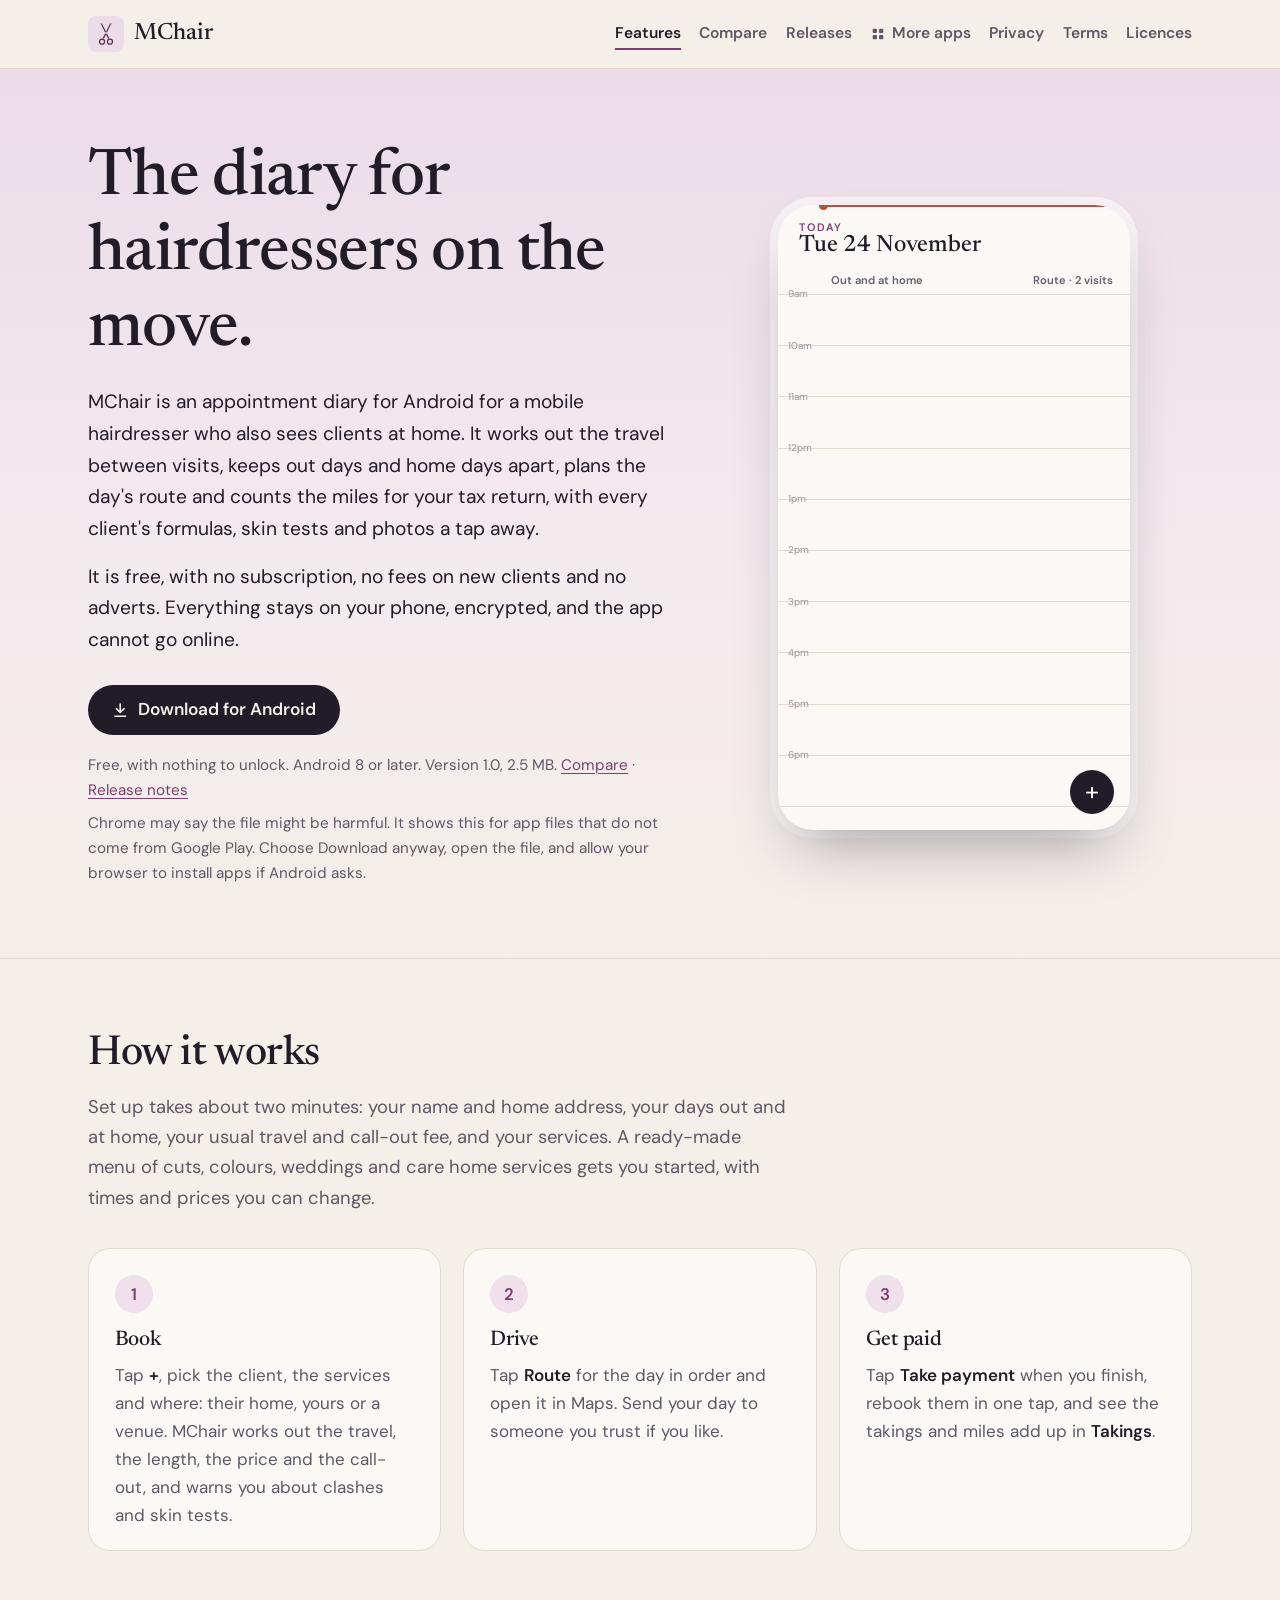
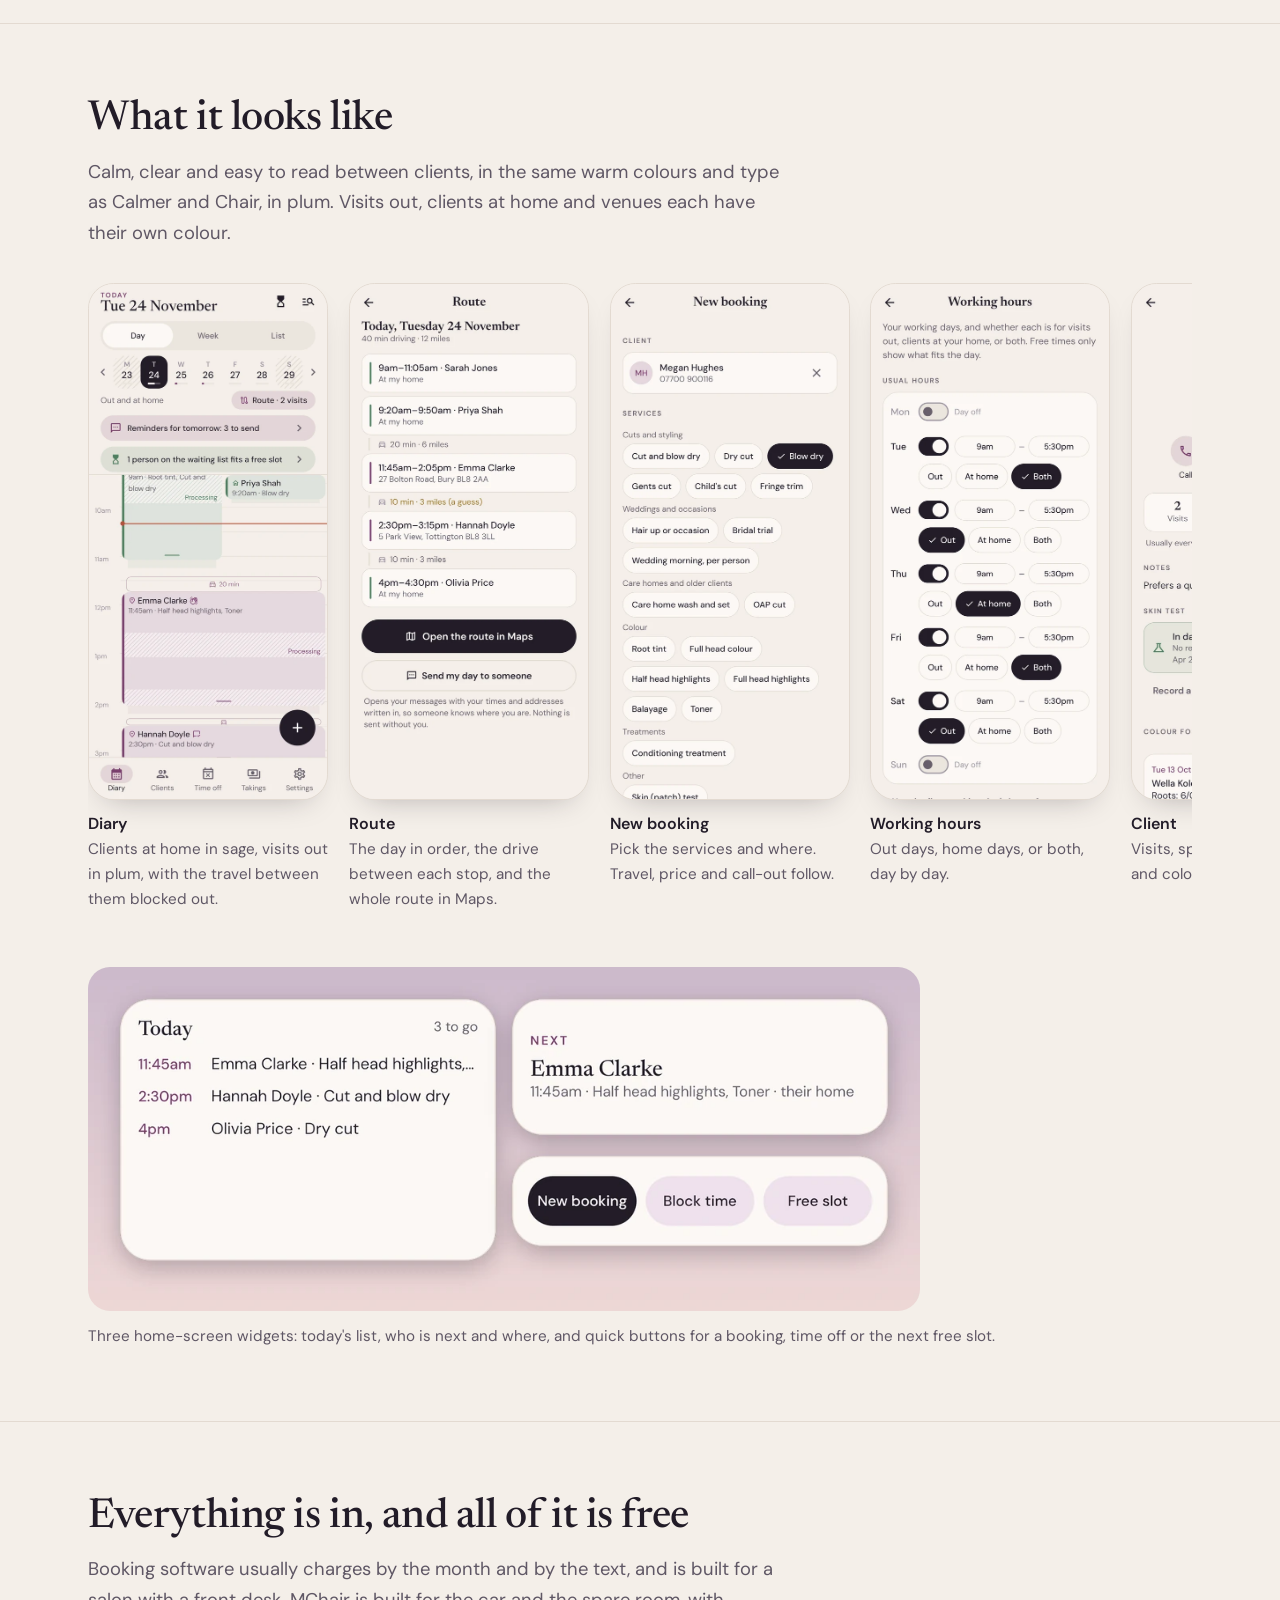
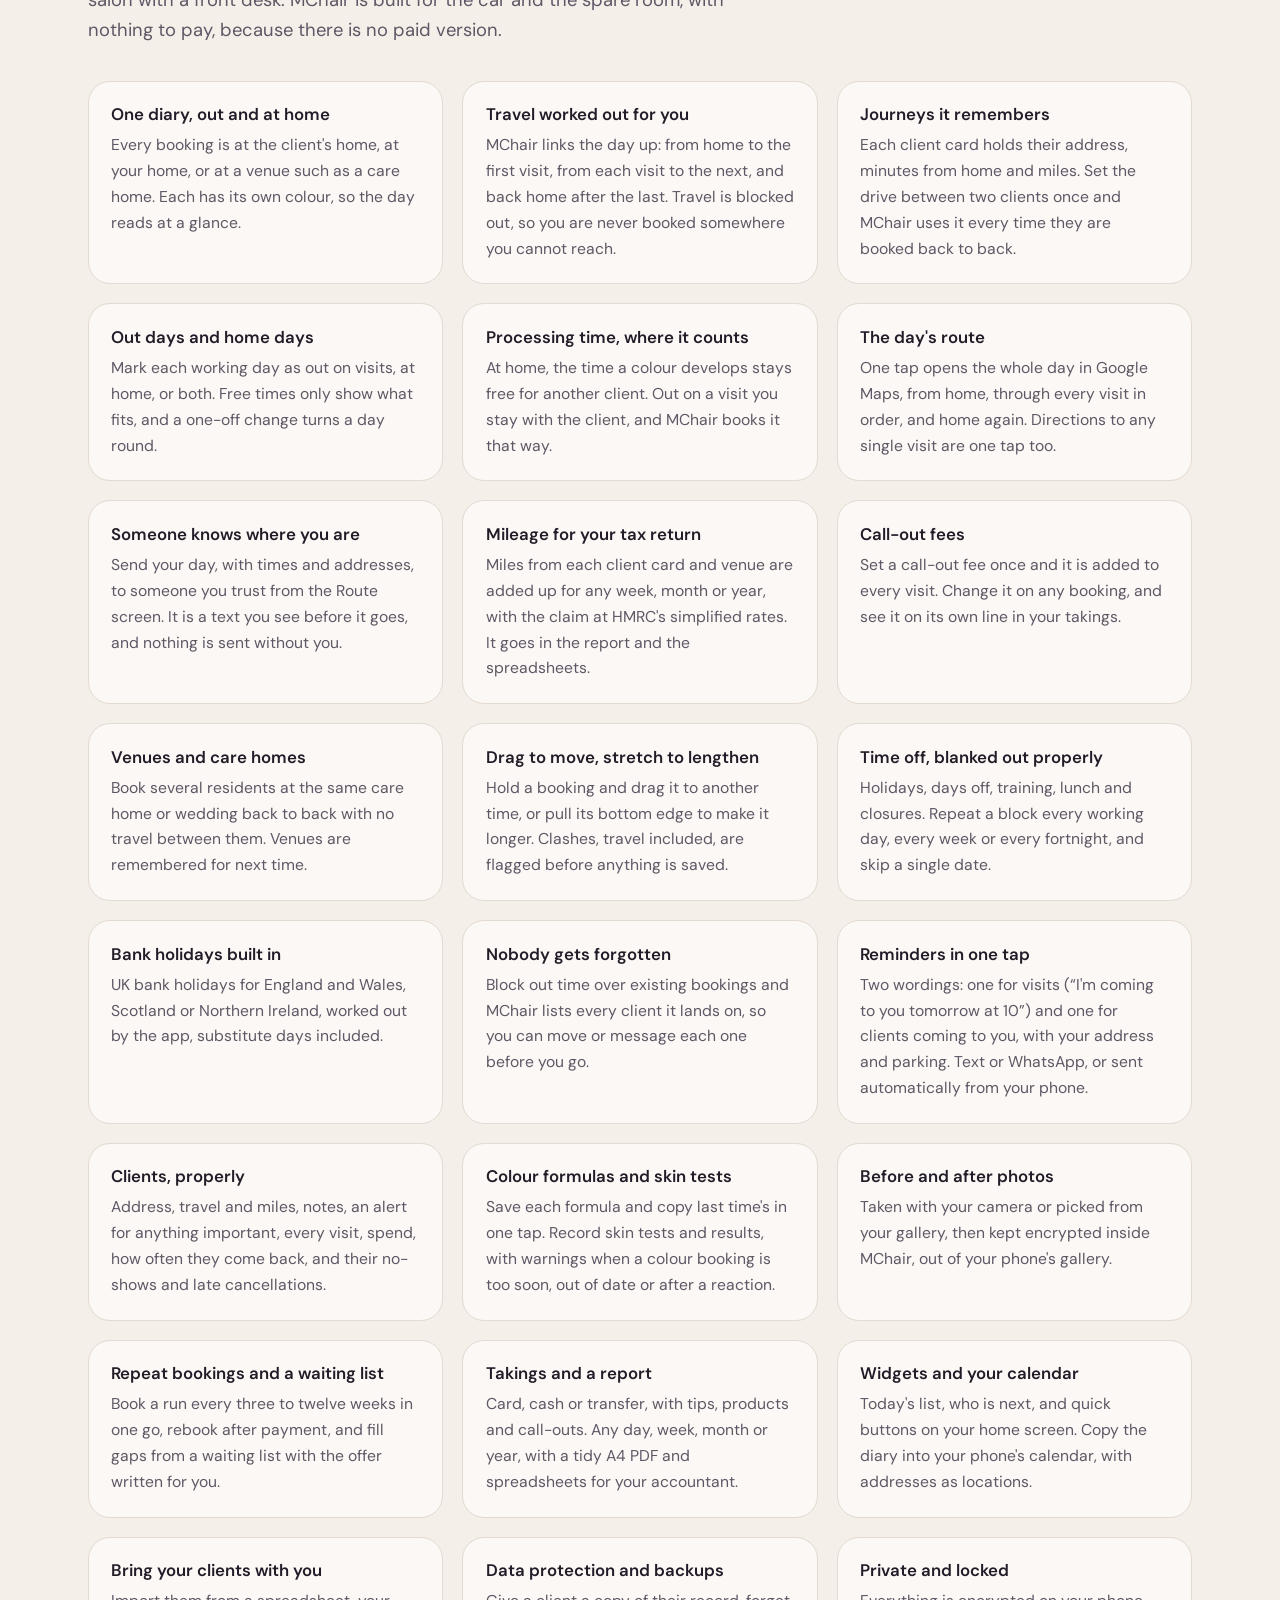
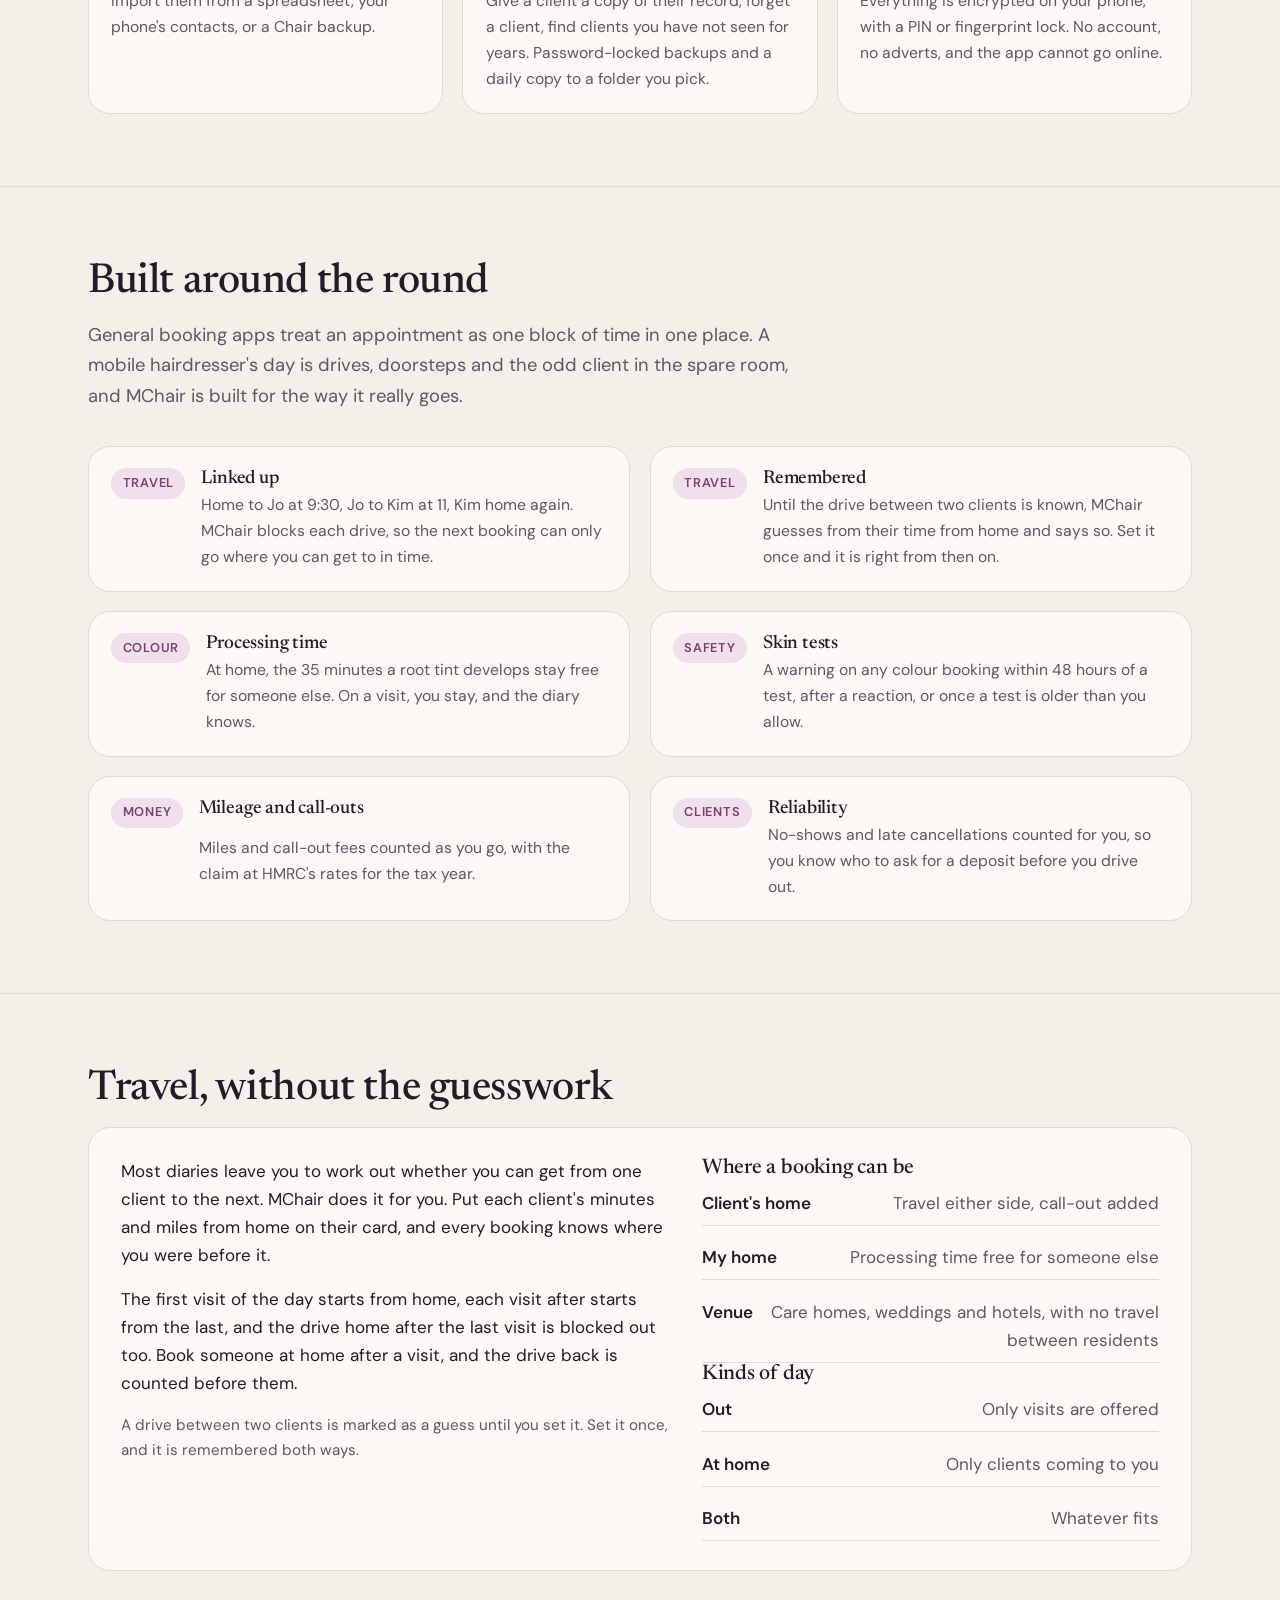
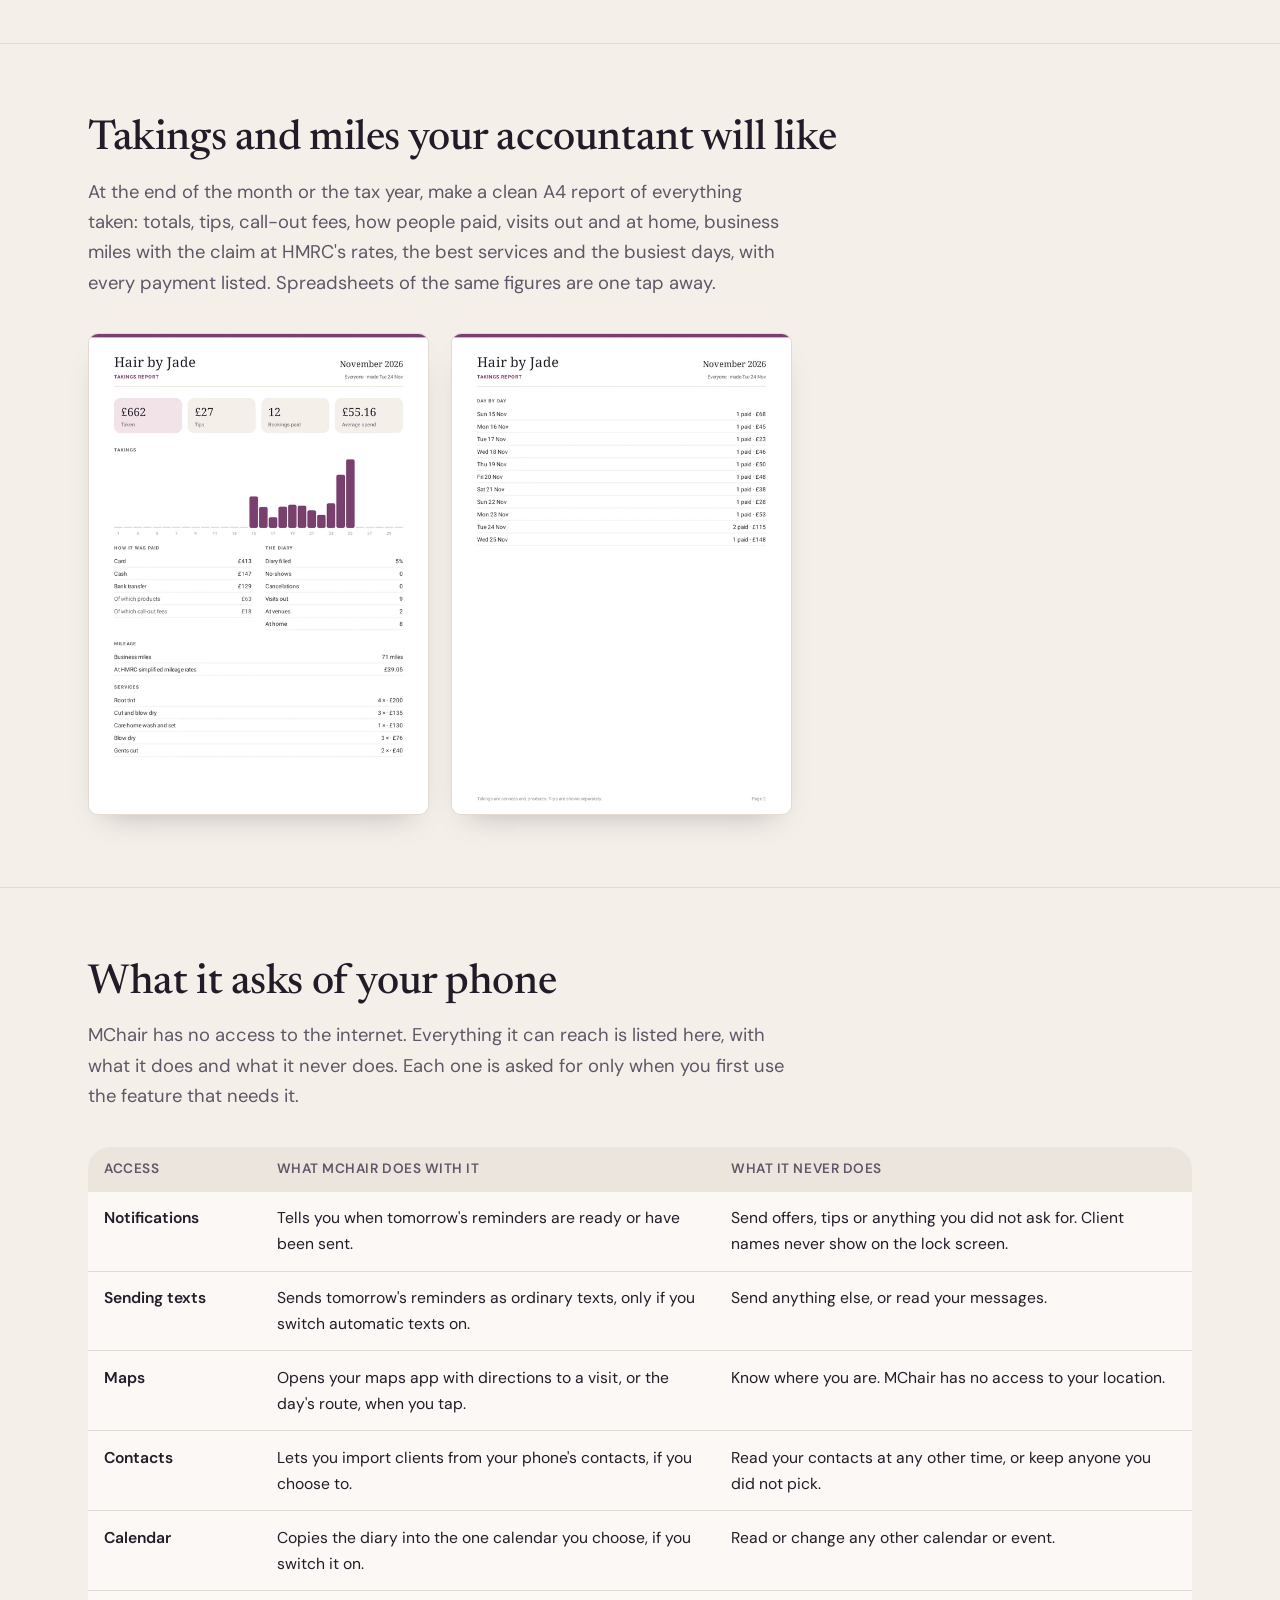
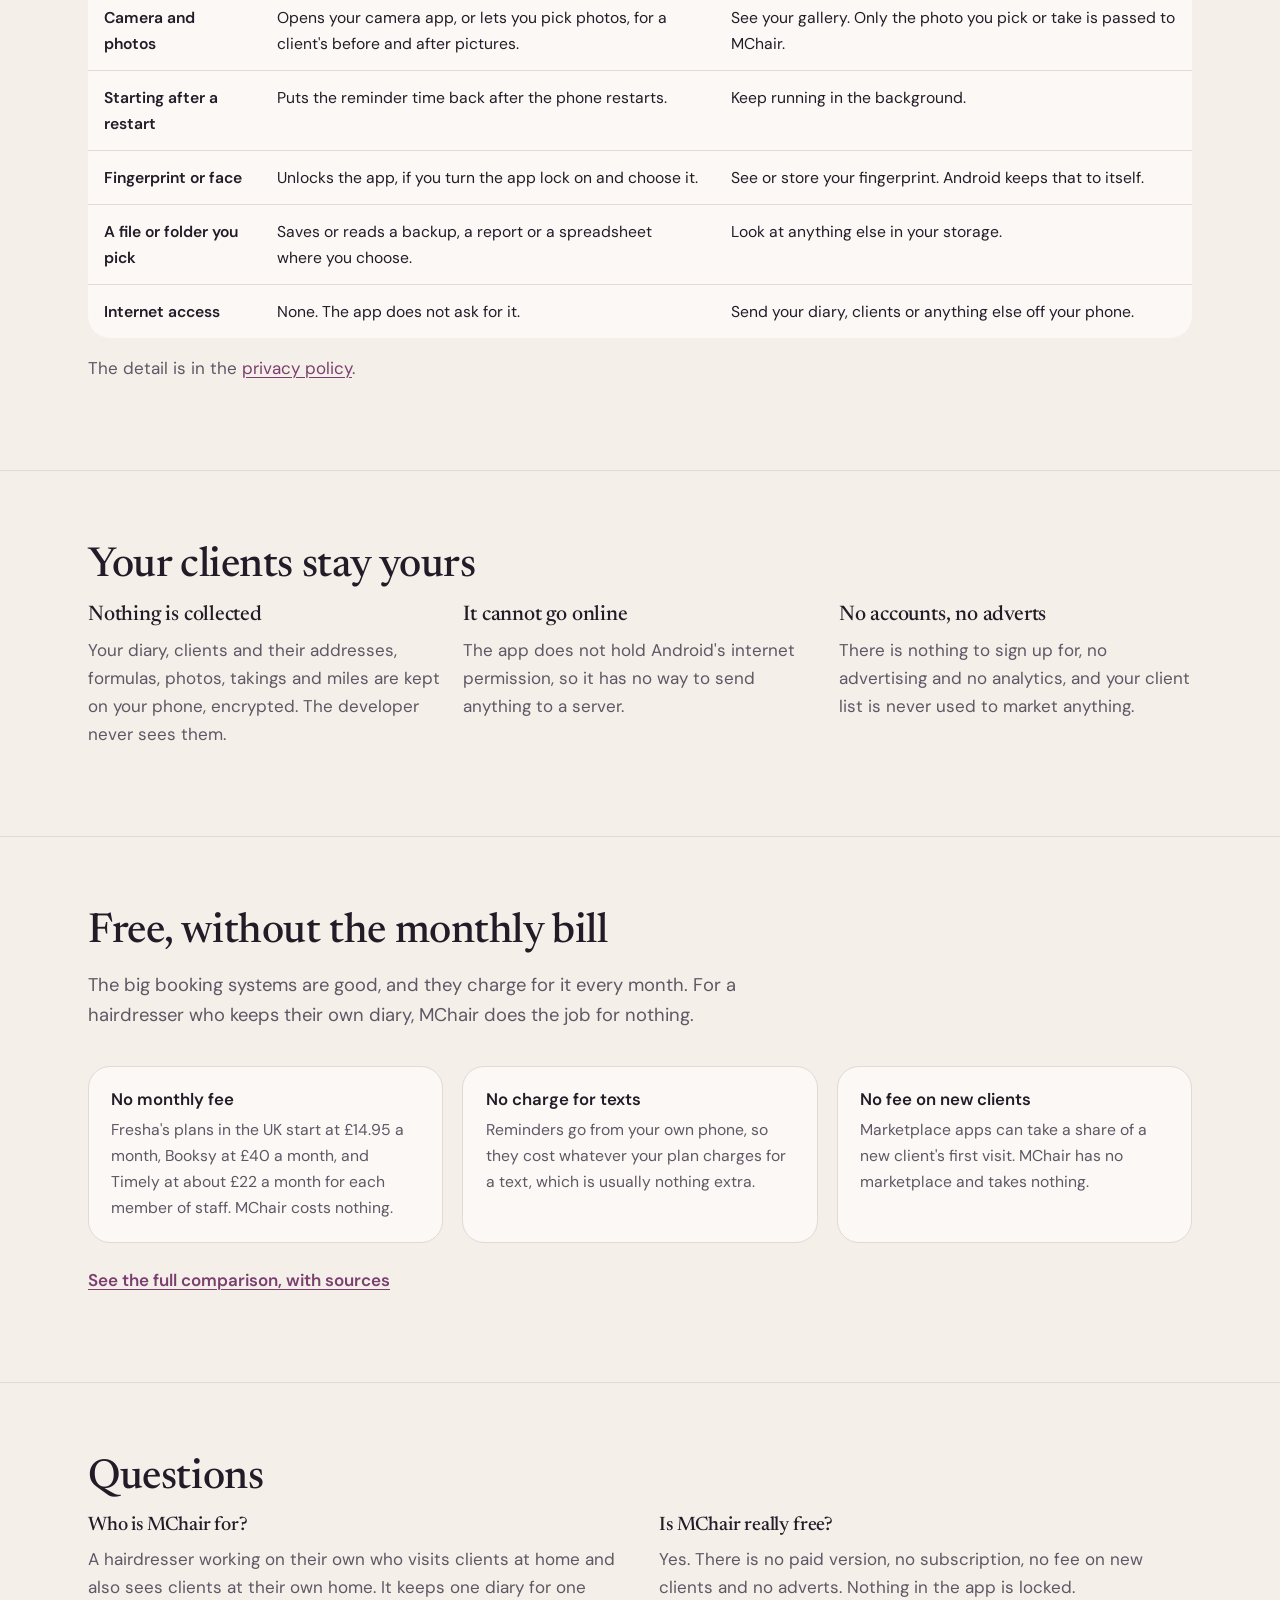
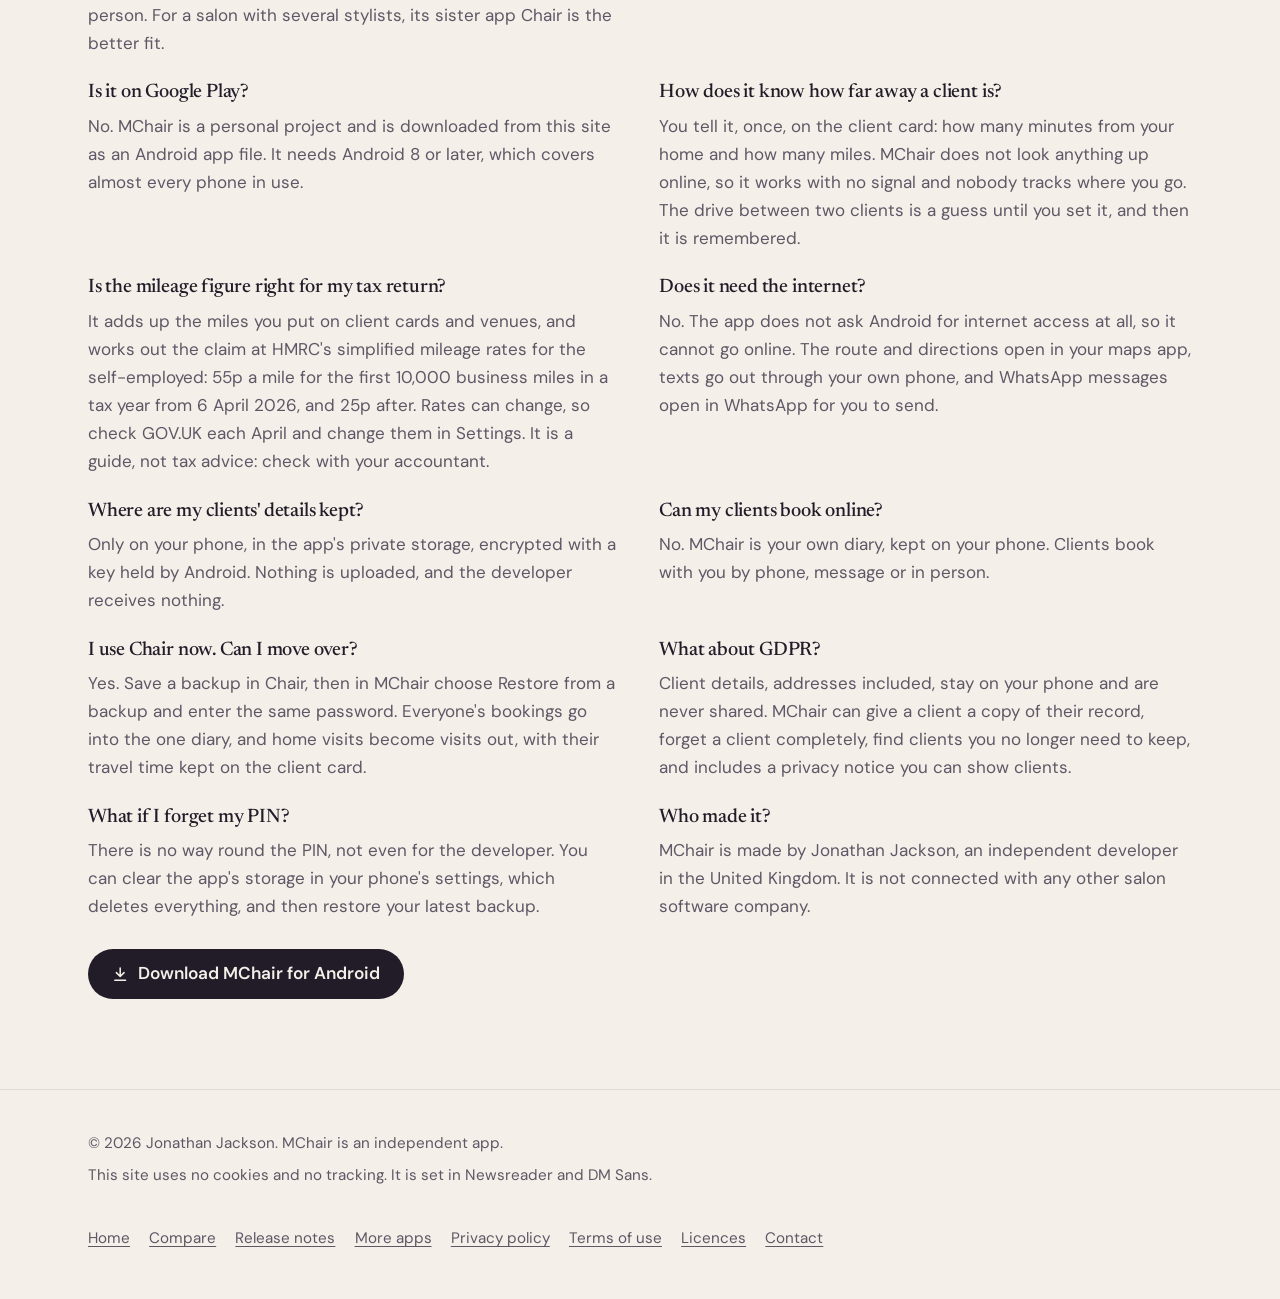
==== index.html @ 7e438244 "MChair website" ====
<!DOCTYPE html>
<html lang="en-GB">
<head>
<meta charset="utf-8">
<meta name="viewport" content="width=device-width, initial-scale=1">
<title>MChair: the free appointment diary for mobile hairdressers, for Android</title>
<meta name="description" content="MChair is a free appointment diary for mobile hairdressers on Android. Travel between visits, out and home days, the day&#x27;s route, mileage at HMRC rates, call-out fees, formulas and skin tests, takings and reports. No subscription, no adverts, no account.">
<meta name="author" content="Jonathan Jackson">
<link rel="canonical" href="https://customgpter.github.io/mchair/">
<meta name="theme-color" content="#f4efe9" media="(prefers-color-scheme: light)">
<meta name="theme-color" content="#17141b" media="(prefers-color-scheme: dark)">
<meta property="og:type" content="website">
<meta property="og:site_name" content="MChair">
<meta property="og:title" content="MChair: the free appointment diary for mobile hairdressers, for Android">
<meta property="og:description" content="MChair is a free appointment diary for mobile hairdressers on Android. Travel between visits, out and home days, the day&#x27;s route, mileage at HMRC rates, call-out fees, formulas and skin tests, takings and reports. No subscription, no adverts, no account.">
<meta property="og:url" content="https://customgpter.github.io/mchair/">
<meta property="og:image" content="https://customgpter.github.io/mchair/assets/og.png">
<meta property="og:image:width" content="1200">
<meta property="og:image:height" content="630">
<meta property="og:image:alt" content="The MChair icon and name beside its diary and client screens">
<meta property="og:locale" content="en_GB">
<meta name="twitter:card" content="summary_large_image">
<link rel="icon" href="assets/favicon.svg" type="image/svg+xml">
<link rel="apple-touch-icon" href="assets/apple-touch-icon.png">
<link rel="preload" href="assets/fonts/newsreader-500.woff2" as="font" type="font/woff2" crossorigin>
<link rel="preload" href="assets/fonts/dmsans-400.woff2" as="font" type="font/woff2" crossorigin>
<link rel="stylesheet" href="assets/site.css?v=1">
<script type="application/ld+json">{"@context":"https://schema.org","@type":"SoftwareApplication","name":"MChair","url":"https://customgpter.github.io/mchair/","description":"MChair is a free appointment diary for mobile hairdressers on Android: visits out, clients at home and venues in one diary, travel between visits worked out, out days and home days, the day's route in Maps, mileage at HMRC rates, call-out fees, colour formulas, skin tests, photos, takings with a PDF report, widgets and password-locked backups. It cannot go online.","applicationCategory":"BusinessApplication","applicationSubCategory":"Mobile hairdresser appointment diary","operatingSystem":"Android 8.0 or later","softwareVersion":"1.0","downloadUrl":"https://github.com/CustomGPTer/mchair/releases/latest/download/MChair.apk","releaseNotes":"https://customgpter.github.io/mchair/releases.html","offers":{"@type":"Offer","price":"0","priceCurrency":"GBP"},"inLanguage":"en-GB","image":"https://customgpter.github.io/mchair/assets/og.png","screenshot":["https://customgpter.github.io/mchair/assets/shots/diary.webp","https://customgpter.github.io/mchair/assets/shots/route.webp","https://customgpter.github.io/mchair/assets/shots/booking.webp","https://customgpter.github.io/mchair/assets/shots/hours.webp"],"featureList":["One diary, out and at home","Travel worked out for you","Journeys it remembers","Out days and home days","Processing time, where it counts","The day's route","Someone knows where you are","Mileage for your tax return","Call-out fees","Venues and care homes","Drag to move, stretch to lengthen","Time off, blanked out properly","Bank holidays built in","Nobody gets forgotten","Reminders in one tap","Clients, properly","Colour formulas and skin tests","Before and after photos","Repeat bookings and a waiting list","Takings and a report","Widgets and your calendar","Bring your clients with you","Data protection and backups","Private and locked","No adverts, no account, no internet access"],"author":{"@type":"Person","name":"Jonathan Jackson"}}</script>
<script type="application/ld+json">{"@context":"https://schema.org","@type":"WebSite","name":"MChair","url":"https://customgpter.github.io/mchair/","inLanguage":"en-GB"}</script>
<script type="application/ld+json">{"@context":"https://schema.org","@type":"FAQPage","mainEntity":[{"@type":"Question","name":"Who is MChair for?","acceptedAnswer":{"@type":"Answer","text":"A hairdresser working on their own who visits clients at home and also sees clients at their own home. It keeps one diary for one person. For a salon with several stylists, its sister app Chair is the better fit."}},{"@type":"Question","name":"Is MChair really free?","acceptedAnswer":{"@type":"Answer","text":"Yes. There is no paid version, no subscription, no fee on new clients and no adverts. Nothing in the app is locked."}},{"@type":"Question","name":"Is it on Google Play?","acceptedAnswer":{"@type":"Answer","text":"No. MChair is a personal project and is downloaded from this site as an Android app file. It needs Android 8 or later, which covers almost every phone in use."}},{"@type":"Question","name":"How does it know how far away a client is?","acceptedAnswer":{"@type":"Answer","text":"You tell it, once, on the client card: how many minutes from your home and how many miles. MChair does not look anything up online, so it works with no signal and nobody tracks where you go. The drive between two clients is a guess until you set it, and then it is remembered."}},{"@type":"Question","name":"Is the mileage figure right for my tax return?","acceptedAnswer":{"@type":"Answer","text":"It adds up the miles you put on client cards and venues, and works out the claim at HMRC's simplified mileage rates for the self-employed: 55p a mile for the first 10,000 business miles in a tax year from 6 April 2026, and 25p after. Rates can change, so check GOV.UK each April and change them in Settings. It is a guide, not tax advice: check with your accountant."}},{"@type":"Question","name":"Does it need the internet?","acceptedAnswer":{"@type":"Answer","text":"No. The app does not ask Android for internet access at all, so it cannot go online. The route and directions open in your maps app, texts go out through your own phone, and WhatsApp messages open in WhatsApp for you to send."}},{"@type":"Question","name":"Where are my clients' details kept?","acceptedAnswer":{"@type":"Answer","text":"Only on your phone, in the app's private storage, encrypted with a key held by Android. Nothing is uploaded, and the developer receives nothing."}},{"@type":"Question","name":"Can my clients book online?","acceptedAnswer":{"@type":"Answer","text":"No. MChair is your own diary, kept on your phone. Clients book with you by phone, message or in person."}},{"@type":"Question","name":"I use Chair now. Can I move over?","acceptedAnswer":{"@type":"Answer","text":"Yes. Save a backup in Chair, then in MChair choose Restore from a backup and enter the same password. Everyone's bookings go into the one diary, and home visits become visits out, with their travel time kept on the client card."}},{"@type":"Question","name":"What about GDPR?","acceptedAnswer":{"@type":"Answer","text":"Client details, addresses included, stay on your phone and are never shared. MChair can give a client a copy of their record, forget a client completely, find clients you no longer need to keep, and includes a privacy notice you can show clients."}},{"@type":"Question","name":"What if I forget my PIN?","acceptedAnswer":{"@type":"Answer","text":"There is no way round the PIN, not even for the developer. You can clear the app's storage in your phone's settings, which deletes everything, and then restore your latest backup."}},{"@type":"Question","name":"Who made it?","acceptedAnswer":{"@type":"Answer","text":"MChair is made by Jonathan Jackson, an independent developer in the United Kingdom. It is not connected with any other salon software company."}}]}</script>
</head>
<body>
<a class="skip" href="#main">Skip to content</a>
<header class="masthead">
<div class="wrap">
<a class="brand" href="./" aria-label="MChair home"><svg viewBox="0 0 108 108" aria-hidden="true"><rect width="108" height="108" rx="24" fill="#EBDCE8"/><g transform="translate(54 54) scale(1.25) translate(-54 -52)"><path fill="#5E2F55" fill-rule="evenodd" d="M37 70.5a7.5 7.5 0 1 0 15 0a7.5 7.5 0 1 0-15 0zM40 70.5a4.5 4.5 0 1 0 9 0a4.5 4.5 0 1 0-9 0zM56 70.5a7.5 7.5 0 1 0 15 0a7.5 7.5 0 1 0-15 0zM59 70.5a4.5 4.5 0 1 0 9 0a4.5 4.5 0 1 0-9 0z"/><path fill="#5E2F55" d="M45.2 63.6 49.6 62.2 67.4 25.6 63.6 27.2zM62.8 63.6 58.4 62.2 40.6 25.6 44.4 27.2z"/><circle cx="54" cy="49.8" r="1.8" fill="#EBDCE8"/></g></svg><span>MChair</span></a>
<nav aria-label="Main"><ul><li><a href="./#features" aria-current="page">Features</a></li><li><a href="compare.html">Compare</a></li><li><a href="releases.html">Releases</a></li><li><a class="more-apps" href="more-apps.html"><svg viewBox="0 0 24 24" aria-hidden="true"><rect x="4" y="4" width="6.5" height="6.5" rx="1.6"/><rect x="13.5" y="4" width="6.5" height="6.5" rx="1.6"/><rect x="4" y="13.5" width="6.5" height="6.5" rx="1.6"/><rect x="13.5" y="13.5" width="6.5" height="6.5" rx="1.6"/></svg>More apps</a></li><li><a href="privacy.html">Privacy</a></li><li><a href="terms.html">Terms</a></li><li><a href="licences.html">Licences</a></li></ul></nav>
</div>
</header>
<main id="main">
<div class="hero">
<div class="wrap hero-grid">
<div class="hero-copy">
<h1>The diary for hairdressers on the move.</h1>
<p class="lede">MChair is an appointment diary for Android for a mobile hairdresser who also sees clients at home. It works out the travel between visits, keeps out days and home days apart, plans the day's route and counts the miles for your tax return, with every client's formulas, skin tests and photos a tap away.</p>
<p class="lede">It is free, with no subscription, no fees on new clients and no adverts. Everything stays on your phone, encrypted, and the app cannot go online.</p>
<p class="get"><a class="button" href="https://github.com/CustomGPTer/mchair/releases/latest/download/MChair.apk"><svg viewBox="0 0 24 24" aria-hidden="true" fill="none" stroke="currentColor" stroke-width="2" stroke-linecap="round" stroke-linejoin="round"><path d="M12 4v11M7 10l5 5 5-5M5 20h14"/></svg>Download for Android</a></p>
<p class="facts">Free, with nothing to unlock. Android 8 or later. Version 1.0, 2.5 MB. <a href="compare.html">Compare</a> &middot; <a href="releases.html">Release notes</a></p>
<p class="facts">Chrome may say the file might be harmful. It shows this for app files that do not come from Google Play. Choose Download anyway, open the file, and allow your browser to install apps if Android asks.</p>
</div>
<div class="demo" role="img" aria-label="MChair's diary for one day. Bookings appear one by one: a root tint at home with its processing time, a 20 minute drive, highlights at a client's house, a 10 minute drive to the next client, a cut and blow dry, the drive home, and a dry cut at home. A red line shows the time now.">
<div class="top">TODAY</div>
<div class="date">Tue 24 November</div>
<div class="cols"><span>Out and at home</span><span style="text-align:right;padding-right:.4rem">Route · 2 visits</span></div>
<div class="grid"></div><i class="hr" style="top:5.30rem">9am</i><i class="hr" style="top:8.50rem">10am</i><i class="hr" style="top:11.70rem">11am</i><i class="hr" style="top:14.90rem">12pm</i><i class="hr" style="top:18.10rem">1pm</i><i class="hr" style="top:21.30rem">2pm</i><i class="hr" style="top:24.50rem">3pm</i><i class="hr" style="top:27.70rem">4pm</i><i class="hr" style="top:30.90rem">5pm</i><i class="hr" style="top:34.10rem">6pm</i><div class="bk sage" style="left:14%;right:3%;top:5.60rem;height:5.40rem;animation-delay:0s"><i class="proc" style="position:absolute;left:0;right:0;top:19%;bottom:47%"></i><span style="position:relative">Sarah Jones<small>Root tint · at home</small></span></div><div class="trav" style="left:18%;right:7%;top:12.26rem;height:0.89rem;animation-delay:0.3s">20 min</div><div class="bk rose" style="left:14%;right:3%;top:13.34rem;height:6.20rem;animation-delay:0.4s"><i class="proc" style="position:absolute;left:0;right:0;top:42%;bottom:34%"></i><span style="position:relative">Emma Clarke<small>Highlights · Bolton Road</small></span></div><div class="trav" style="left:18%;right:7%;top:20.00rem;height:0.34rem;animation-delay:0.7s">10 min</div><div class="bk rose" style="left:14%;right:3%;top:20.54rem;height:2.46rem;animation-delay:0.8s"><span style="position:relative">Hannah Doyle<small>Cut and blow dry · Park View</small></span></div><div class="trav" style="left:18%;right:7%;top:23.46rem;height:0.34rem;animation-delay:1.1s">10 min home</div><div class="bk sage" style="left:14%;right:3%;top:26.40rem;height:2.20rem;animation-delay:1.2s"><span style="position:relative">Olivia Price<small>Dry cut · at home</small></span></div>
<div class="now"></div>
<div class="fab" aria-hidden="true">+</div>
</div>
</div>
</div>

<section id="how" aria-labelledby="how-h">
<div class="wrap">
<h2 id="how-h">How it works</h2>
<p class="intro">Set up takes about two minutes: your name and home address, your days out and at home, your usual travel and call-out fee, and your services. A ready-made menu of cuts, colours, weddings and care home services gets you started, with times and prices you can change.</p>
<ol class="steps">
<li><h3>Book</h3><p>Tap <span class="path">+</span>, pick the client, the services and where: their home, yours or a venue. MChair works out the travel, the length, the price and the call-out, and warns you about clashes and skin tests.</p></li>
<li><h3>Drive</h3><p>Tap <span class="path">Route</span> for the day in order and open it in Maps. Send your day to someone you trust if you like.</p></li>
<li><h3>Get paid</h3><p>Tap <span class="path">Take payment</span> when you finish, rebook them in one tap, and see the takings and miles add up in <span class="path">Takings</span>.</p></li>
</ol>
</div>
</section>

<section id="screens" aria-labelledby="screens-h">
<div class="wrap">
<h2 id="screens-h">What it looks like</h2>
<p class="intro">Calm, clear and easy to read between clients, in the same warm colours and type as Calmer and Chair, in plum. Visits out, clients at home and venues each have their own colour.</p>
<ul class="shots"><li><figure><img src="assets/shots/diary.webp" width="540" height="1170" alt="Diary: Clients at home in sage, visits out in plum, with the travel between them blocked out."><figcaption><strong>Diary</strong>Clients at home in sage, visits out in plum, with the travel between them blocked out.</figcaption></figure></li><li><figure><img src="assets/shots/route.webp" width="540" height="1170" alt="Route: The day in order, the drive between each stop, and the whole route in Maps."><figcaption><strong>Route</strong>The day in order, the drive between each stop, and the whole route in Maps.</figcaption></figure></li><li><figure><img src="assets/shots/booking.webp" width="540" height="1170" alt="New booking: Pick the services and where. Travel, price and call-out follow."><figcaption><strong>New booking</strong>Pick the services and where. Travel, price and call-out follow.</figcaption></figure></li><li><figure><img src="assets/shots/hours.webp" width="540" height="1170" alt="Working hours: Out days, home days, or both, day by day." loading="lazy"><figcaption><strong>Working hours</strong>Out days, home days, or both, day by day.</figcaption></figure></li><li><figure><img src="assets/shots/client.webp" width="540" height="1170" alt="Client: Visits, spend, notes, skin tests and colour formulas in one place." loading="lazy"><figcaption><strong>Client</strong>Visits, spend, notes, skin tests and colour formulas in one place.</figcaption></figure></li><li><figure><img src="assets/shots/venue.webp" width="540" height="1170" alt="Venues: Care homes and weddings, remembered for next time." loading="lazy"><figcaption><strong>Venues</strong>Care homes and weddings, remembered for next time.</figcaption></figure></li><li><figure><img src="assets/shots/takings.webp" width="540" height="1170" alt="Takings: Takings, call-outs, visits out and at home, and the miles." loading="lazy"><figcaption><strong>Takings</strong>Takings, call-outs, visits out and at home, and the miles.</figcaption></figure></li><li><figure><img src="assets/shots/week.webp" width="540" height="1170" alt="Week: The whole week at a glance, time off and bank holidays shaded." loading="lazy"><figcaption><strong>Week</strong>The whole week at a glance, time off and bank holidays shaded.</figcaption></figure></li><li><figure><img src="assets/shots/dark.webp" width="540" height="1170" alt="Dark theme: The same diary in a softer, darker look for late finishes." loading="lazy"><figcaption><strong>Dark theme</strong>The same diary in a softer, darker look for late finishes.</figcaption></figure></li></ul>
<figure class="wide-shot"><img src="assets/shots/widgets.webp" width="1040" height="430" alt="MChair's widgets on a home screen: today's list of appointments, the next client and where, and buttons for New booking, Block time and Free slot" loading="lazy"><figcaption>Three home-screen widgets: today's list, who is next and where, and quick buttons for a booking, time off or the next free slot.</figcaption></figure>
</div>
</section>

<section id="features" aria-labelledby="features-h">
<div class="wrap">
<h2 id="features-h">Everything is in, and all of it is free</h2>
<p class="intro">Booking software usually charges by the month and by the text, and is built for a salon with a front desk. MChair is built for the car and the spare room, with nothing to pay, because there is no paid version.</p>
<dl class="features"><div><dt>One diary, out and at home</dt><dd>Every booking is at the client&#x27;s home, at your home, or at a venue such as a care home. Each has its own colour, so the day reads at a glance.</dd></div><div><dt>Travel worked out for you</dt><dd>MChair links the day up: from home to the first visit, from each visit to the next, and back home after the last. Travel is blocked out, so you are never booked somewhere you cannot reach.</dd></div><div><dt>Journeys it remembers</dt><dd>Each client card holds their address, minutes from home and miles. Set the drive between two clients once and MChair uses it every time they are booked back to back.</dd></div><div><dt>Out days and home days</dt><dd>Mark each working day as out on visits, at home, or both. Free times only show what fits, and a one-off change turns a day round.</dd></div><div><dt>Processing time, where it counts</dt><dd>At home, the time a colour develops stays free for another client. Out on a visit you stay with the client, and MChair books it that way.</dd></div><div><dt>The day&#x27;s route</dt><dd>One tap opens the whole day in Google Maps, from home, through every visit in order, and home again. Directions to any single visit are one tap too.</dd></div><div><dt>Someone knows where you are</dt><dd>Send your day, with times and addresses, to someone you trust from the Route screen. It is a text you see before it goes, and nothing is sent without you.</dd></div><div><dt>Mileage for your tax return</dt><dd>Miles from each client card and venue are added up for any week, month or year, with the claim at HMRC&#x27;s simplified rates. It goes in the report and the spreadsheets.</dd></div><div><dt>Call-out fees</dt><dd>Set a call-out fee once and it is added to every visit. Change it on any booking, and see it on its own line in your takings.</dd></div><div><dt>Venues and care homes</dt><dd>Book several residents at the same care home or wedding back to back with no travel between them. Venues are remembered for next time.</dd></div><div><dt>Drag to move, stretch to lengthen</dt><dd>Hold a booking and drag it to another time, or pull its bottom edge to make it longer. Clashes, travel included, are flagged before anything is saved.</dd></div><div><dt>Time off, blanked out properly</dt><dd>Holidays, days off, training, lunch and closures. Repeat a block every working day, every week or every fortnight, and skip a single date.</dd></div><div><dt>Bank holidays built in</dt><dd>UK bank holidays for England and Wales, Scotland or Northern Ireland, worked out by the app, substitute days included.</dd></div><div><dt>Nobody gets forgotten</dt><dd>Block out time over existing bookings and MChair lists every client it lands on, so you can move or message each one before you go.</dd></div><div><dt>Reminders in one tap</dt><dd>Two wordings: one for visits (“I&#x27;m coming to you tomorrow at 10”) and one for clients coming to you, with your address and parking. Text or WhatsApp, or sent automatically from your phone.</dd></div><div><dt>Clients, properly</dt><dd>Address, travel and miles, notes, an alert for anything important, every visit, spend, how often they come back, and their no-shows and late cancellations.</dd></div><div><dt>Colour formulas and skin tests</dt><dd>Save each formula and copy last time&#x27;s in one tap. Record skin tests and results, with warnings when a colour booking is too soon, out of date or after a reaction.</dd></div><div><dt>Before and after photos</dt><dd>Taken with your camera or picked from your gallery, then kept encrypted inside MChair, out of your phone&#x27;s gallery.</dd></div><div><dt>Repeat bookings and a waiting list</dt><dd>Book a run every three to twelve weeks in one go, rebook after payment, and fill gaps from a waiting list with the offer written for you.</dd></div><div><dt>Takings and a report</dt><dd>Card, cash or transfer, with tips, products and call-outs. Any day, week, month or year, with a tidy A4 PDF and spreadsheets for your accountant.</dd></div><div><dt>Widgets and your calendar</dt><dd>Today&#x27;s list, who is next, and quick buttons on your home screen. Copy the diary into your phone&#x27;s calendar, with addresses as locations.</dd></div><div><dt>Bring your clients with you</dt><dd>Import them from a spreadsheet, your phone&#x27;s contacts, or a Chair backup.</dd></div><div><dt>Data protection and backups</dt><dd>Give a client a copy of their record, forget a client, find clients you have not seen for years. Password-locked backups and a daily copy to a folder you pick.</dd></div><div><dt>Private and locked</dt><dd>Everything is encrypted on your phone, with a PIN or fingerprint lock. No account, no adverts, and the app cannot go online.</dd></div></dl>
</div>
</section>

<section id="methods" aria-labelledby="methods-h">
<div class="wrap">
<h2 id="methods-h">Built around the round</h2>
<p class="intro">General booking apps treat an appointment as one block of time in one place. A mobile hairdresser's day is drives, doorsteps and the odd client in the spare room, and MChair is built for the way it really goes.</p>
<ul class="methods"><li><span class="tag">Travel</span><h3>Linked up</h3><p>Home to Jo at 9:30, Jo to Kim at 11, Kim home again. MChair blocks each drive, so the next booking can only go where you can get to in time.</p></li><li><span class="tag">Travel</span><h3>Remembered</h3><p>Until the drive between two clients is known, MChair guesses from their time from home and says so. Set it once and it is right from then on.</p></li><li><span class="tag">Colour</span><h3>Processing time</h3><p>At home, the 35 minutes a root tint develops stay free for someone else. On a visit, you stay, and the diary knows.</p></li><li><span class="tag">Safety</span><h3>Skin tests</h3><p>A warning on any colour booking within 48 hours of a test, after a reaction, or once a test is older than you allow.</p></li><li><span class="tag">Money</span><h3>Mileage and call-outs</h3><p>Miles and call-out fees counted as you go, with the claim at HMRC&#x27;s rates for the tax year.</p></li><li><span class="tag">Clients</span><h3>Reliability</h3><p>No-shows and late cancellations counted for you, so you know who to ask for a deposit before you drive out.</p></li></ul>
</div>
</section>

<section id="care" aria-labelledby="care-h">
<div class="wrap">
<h2 id="care-h">Travel, without the guesswork</h2>
<div class="care">
<div>
<p>Most diaries leave you to work out whether you can get from one client to the next. MChair does it for you. Put each client's minutes and miles from home on their card, and every booking knows where you were before it.</p>
<p>The first visit of the day starts from home, each visit after starts from the last, and the drive home after the last visit is blocked out too. Book someone at home after a visit, and the drive back is counted before them.</p>
<p class="note">A drive between two clients is marked as a guess until you set it. Set it once, and it is remembered both ways.</p>
</div>
<div>
<h3>Where a booking can be</h3>
<ul class="lines">
<li><b>Client's home</b><span>Travel either side, call-out added</span></li>
<li><b>My home</b><span>Processing time free for someone else</span></li>
<li><b>Venue</b><span>Care homes, weddings and hotels, with no travel between residents</span></li>
</ul>
<h3>Kinds of day</h3>
<ul class="lines">
<li><b>Out</b><span>Only visits are offered</span></li>
<li><b>At home</b><span>Only clients coming to you</span></li>
<li><b>Both</b><span>Whatever fits</span></li>
</ul>
</div>
</div>
</div>
</section>

<section id="report" aria-labelledby="report-h">
<div class="wrap">
<h2 id="report-h">Takings and miles your accountant will like</h2>
<p class="intro">At the end of the month or the tax year, make a clean A4 report of everything taken: totals, tips, call-out fees, how people paid, visits out and at home, business miles with the claim at HMRC's rates, the best services and the busiest days, with every payment listed. Spreadsheets of the same figures are one tap away.</p>
<div class="report"><img src="assets/shots/report-p1.webp" width="595" height="842" alt="The first page of an MChair takings report: totals, tips, payment methods, a chart by day, visits and mileage" loading="lazy"><img src="assets/shots/report-p2.webp" width="595" height="842" alt="The second page of an MChair takings report: a list of every payment in the month" loading="lazy"></div>
</div>
</section>

<section id="permissions" aria-labelledby="permissions-h">
<div class="wrap">
<h2 id="permissions-h">What it asks of your phone</h2>
<p class="intro">MChair has no access to the internet. Everything it can reach is listed here, with what it does and what it never does. Each one is asked for only when you first use the feature that needs it.</p>
<div class="scroll">
<table>
<thead><tr><th scope="col">Access</th><th scope="col">What MChair does with it</th><th scope="col">What it never does</th></tr></thead>
<tbody>
<tr><th scope="row">Notifications</th><td>Tells you when tomorrow's reminders are ready or have been sent.</td><td>Send offers, tips or anything you did not ask for. Client names never show on the lock screen.</td></tr>
<tr><th scope="row">Sending texts</th><td>Sends tomorrow's reminders as ordinary texts, only if you switch automatic texts on.</td><td>Send anything else, or read your messages.</td></tr>
<tr><th scope="row">Maps</th><td>Opens your maps app with directions to a visit, or the day's route, when you tap.</td><td>Know where you are. MChair has no access to your location.</td></tr>
<tr><th scope="row">Contacts</th><td>Lets you import clients from your phone's contacts, if you choose to.</td><td>Read your contacts at any other time, or keep anyone you did not pick.</td></tr>
<tr><th scope="row">Calendar</th><td>Copies the diary into the one calendar you choose, if you switch it on.</td><td>Read or change any other calendar or event.</td></tr>
<tr><th scope="row">Camera and photos</th><td>Opens your camera app, or lets you pick photos, for a client's before and after pictures.</td><td>See your gallery. Only the photo you pick or take is passed to MChair.</td></tr>
<tr><th scope="row">Starting after a restart</th><td>Puts the reminder time back after the phone restarts.</td><td>Keep running in the background.</td></tr>
<tr><th scope="row">Fingerprint or face</th><td>Unlocks the app, if you turn the app lock on and choose it.</td><td>See or store your fingerprint. Android keeps that to itself.</td></tr>
<tr><th scope="row">A file or folder you pick</th><td>Saves or reads a backup, a report or a spreadsheet where you choose.</td><td>Look at anything else in your storage.</td></tr>
<tr><th scope="row">Internet access</th><td>None. The app does not ask for it.</td><td>Send your diary, clients or anything else off your phone.</td></tr>
</tbody>
</table>
</div>
<p class="after-table">The detail is in the <a href="privacy.html">privacy policy</a>.</p>
</div>
</section>

<section id="privacy" aria-labelledby="privacy-h">
<div class="wrap">
<h2 id="privacy-h">Your clients stay yours</h2>
<ul class="plain">
<li><h3>Nothing is collected</h3><p>Your diary, clients and their addresses, formulas, photos, takings and miles are kept on your phone, encrypted. The developer never sees them.</p></li>
<li><h3>It cannot go online</h3><p>The app does not hold Android's internet permission, so it has no way to send anything to a server.</p></li>
<li><h3>No accounts, no adverts</h3><p>There is nothing to sign up for, no advertising and no analytics, and your client list is never used to market anything.</p></li>
</ul>
</div>
</section>

<section id="free" aria-labelledby="free-h">
<div class="wrap">
<h2 id="free-h">Free, without the monthly bill</h2>
<p class="intro">The big booking systems are good, and they charge for it every month. For a hairdresser who keeps their own diary, MChair does the job for nothing.</p>
<dl class="features">
<div><dt>No monthly fee</dt><dd>Fresha's plans in the UK start at £14.95 a month, Booksy at £40 a month, and Timely at about £22 a month for each member of staff. MChair costs nothing.</dd></div>
<div><dt>No charge for texts</dt><dd>Reminders go from your own phone, so they cost whatever your plan charges for a text, which is usually nothing extra.</dd></div>
<div><dt>No fee on new clients</dt><dd>Marketplace apps can take a share of a new client's first visit. MChair has no marketplace and takes nothing.</dd></div>
</dl>
<p class="more"><a href="compare.html">See the full comparison, with sources</a></p>
</div>
</section>

<section id="questions" aria-labelledby="questions-h">
<div class="wrap">
<h2 id="questions-h">Questions</h2>
<div class="faq"><div><h3>Who is MChair for?</h3><p>A hairdresser working on their own who visits clients at home and also sees clients at their own home. It keeps one diary for one person. For a salon with several stylists, its sister app Chair is the better fit.</p></div><div><h3>Is MChair really free?</h3><p>Yes. There is no paid version, no subscription, no fee on new clients and no adverts. Nothing in the app is locked.</p></div><div><h3>Is it on Google Play?</h3><p>No. MChair is a personal project and is downloaded from this site as an Android app file. It needs Android 8 or later, which covers almost every phone in use.</p></div><div><h3>How does it know how far away a client is?</h3><p>You tell it, once, on the client card: how many minutes from your home and how many miles. MChair does not look anything up online, so it works with no signal and nobody tracks where you go. The drive between two clients is a guess until you set it, and then it is remembered.</p></div><div><h3>Is the mileage figure right for my tax return?</h3><p>It adds up the miles you put on client cards and venues, and works out the claim at HMRC&#x27;s simplified mileage rates for the self-employed: 55p a mile for the first 10,000 business miles in a tax year from 6 April 2026, and 25p after. Rates can change, so check GOV.UK each April and change them in Settings. It is a guide, not tax advice: check with your accountant.</p></div><div><h3>Does it need the internet?</h3><p>No. The app does not ask Android for internet access at all, so it cannot go online. The route and directions open in your maps app, texts go out through your own phone, and WhatsApp messages open in WhatsApp for you to send.</p></div><div><h3>Where are my clients&#x27; details kept?</h3><p>Only on your phone, in the app&#x27;s private storage, encrypted with a key held by Android. Nothing is uploaded, and the developer receives nothing.</p></div><div><h3>Can my clients book online?</h3><p>No. MChair is your own diary, kept on your phone. Clients book with you by phone, message or in person.</p></div><div><h3>I use Chair now. Can I move over?</h3><p>Yes. Save a backup in Chair, then in MChair choose Restore from a backup and enter the same password. Everyone&#x27;s bookings go into the one diary, and home visits become visits out, with their travel time kept on the client card.</p></div><div><h3>What about GDPR?</h3><p>Client details, addresses included, stay on your phone and are never shared. MChair can give a client a copy of their record, forget a client completely, find clients you no longer need to keep, and includes a privacy notice you can show clients.</p></div><div><h3>What if I forget my PIN?</h3><p>There is no way round the PIN, not even for the developer. You can clear the app&#x27;s storage in your phone&#x27;s settings, which deletes everything, and then restore your latest backup.</p></div><div><h3>Who made it?</h3><p>MChair is made by Jonathan Jackson, an independent developer in the United Kingdom. It is not connected with any other salon software company.</p></div></div>
<p class="get"><a class="button" href="https://github.com/CustomGPTer/mchair/releases/latest/download/MChair.apk"><svg viewBox="0 0 24 24" aria-hidden="true" fill="none" stroke="currentColor" stroke-width="2" stroke-linecap="round" stroke-linejoin="round"><path d="M12 4v11M7 10l5 5 5-5M5 20h14"/></svg>Download MChair for Android</a></p>
</div>
</section>
</main>
<footer class="colophon">
<div class="wrap">
<div>
<p>&copy; 2026 Jonathan Jackson. MChair is an independent app.</p>
<p>This site uses no cookies and no tracking. It is set in Newsreader and DM Sans.</p>
</div>
<nav aria-label="Footer"><ul>
<li><a href="./">Home</a></li>
<li><a href="compare.html">Compare</a></li>
<li><a href="releases.html">Release notes</a></li>
<li><a href="more-apps.html">More apps</a></li>
<li><a href="privacy.html">Privacy policy</a></li>
<li><a href="terms.html">Terms of use</a></li>
<li><a href="licences.html">Licences</a></li>
<li><a href="https://github.com/CustomGPTer/mchair/issues">Contact</a></li>
</ul></nav>
</div>
</footer>
</body>
</html>
---- assets/site.css ----
/* Chair website. Plain CSS, no scripts. */
@font-face{font-family:"Newsreader";font-style:normal;font-weight:400;font-display:swap;src:url(fonts/newsreader-400.woff2) format("woff2")}
@font-face{font-family:"Newsreader";font-style:normal;font-weight:500 700;font-display:swap;src:url(fonts/newsreader-500.woff2) format("woff2")}
@font-face{font-family:"DM Sans";font-style:normal;font-weight:400;font-display:swap;src:url(fonts/dmsans-400.woff2) format("woff2")}
@font-face{font-family:"DM Sans";font-style:normal;font-weight:500 700;font-display:swap;src:url(fonts/dmsans-600.woff2) format("woff2")}

:root{
  --bg:#f4efe9;--sheet:#fbf8f5;--inset:#ece5de;--rule:#e3dad1;
  --ink:#221c28;--soft:#5f5765;--faint:#8f8794;
  --accent:#7a3f6e;--accent-soft:#efe0ec;--on-accent:#fff;
  --low:#4f7f5f;--mid:#ae7b22;--high:#b4523c;
  --sky1:#ebdce8;--sky2:#f3eaee;
  --serif:"Newsreader",Georgia,"Times New Roman",serif;
  --sans:"DM Sans",system-ui,-apple-system,"Segoe UI",Roboto,sans-serif;
  --radius:22px;
  color-scheme:light dark;
}
@media (prefers-color-scheme:dark){
  :root{
    --bg:#17141b;--sheet:#211d26;--inset:#2c2731;--rule:#39333f;
    --ink:#f1ecf2;--soft:#bdb5c1;--faint:#8b838f;
    --accent:#d59ac6;--accent-soft:#33232f;--on-accent:#1b171f;
    --low:#86b893;--mid:#ddaa4e;--high:#e0806a;
    --sky1:#2f1d2b;--sky2:#2a2130;
  }
}
*,*::before,*::after{box-sizing:border-box}
html{-webkit-text-size-adjust:100%;text-size-adjust:100%}
body{margin:0;background:var(--bg);color:var(--ink);font:400 1.0625rem/1.65 var(--sans);-webkit-font-smoothing:antialiased}
img,svg{max-width:100%;height:auto;display:block}
a{color:var(--accent);text-decoration-thickness:.08em;text-underline-offset:.18em}
a:hover{text-decoration-thickness:.14em}
:focus-visible{outline:3px solid var(--accent);outline-offset:3px;border-radius:6px}
h1,h2,h3{font-family:var(--serif);font-weight:500;line-height:1.15;letter-spacing:-.01em;margin:0}
h1{font-size:clamp(2.6rem,5.5vw,4.1rem)}
h2{font-size:clamp(1.9rem,3.4vw,2.6rem)}
h3{font-size:1.3rem}
p{margin:0 0 1rem}
.wrap{max-width:72rem;margin:0 auto;padding:0 1.5rem}
.measure{max-width:44rem}
.skip{position:absolute;left:-999px;top:0;background:var(--ink);color:var(--bg);padding:.6rem 1rem;z-index:10}
.skip:focus{left:1rem;top:1rem}

/* Masthead */
.masthead{border-bottom:1px solid var(--rule);background:color-mix(in srgb,var(--bg) 92%,transparent);position:sticky;top:0;z-index:5;backdrop-filter:saturate(1.4) blur(10px)}
.masthead .wrap{display:flex;align-items:center;gap:1.5rem;min-height:4.25rem;flex-wrap:wrap}
.brand{display:flex;align-items:center;gap:.65rem;text-decoration:none;color:var(--ink);font:500 1.45rem/1 var(--serif)}
.brand svg{width:2.25rem;height:2.25rem}
.masthead nav{margin-left:auto}
.masthead ul{list-style:none;display:flex;flex-wrap:wrap;gap:.2rem 1.15rem;margin:0;padding:0;font:500 .97rem/1.4 var(--sans)}
.masthead nav a{color:var(--soft);text-decoration:none;padding:.35rem 0;display:inline-flex;align-items:center;gap:.35rem}
.masthead nav a:hover,.masthead nav a[aria-current]{color:var(--ink)}
.masthead nav a[aria-current]{box-shadow:inset 0 -2px 0 var(--accent)}
.more-apps svg{width:1rem;height:1rem;fill:currentColor}

/* Buttons */
.button{display:inline-flex;align-items:center;gap:.55rem;background:var(--ink);color:var(--bg);font:600 1.08rem/1 var(--sans);padding:1rem 1.45rem;border-radius:999px;text-decoration:none;transition:transform .15s ease}
.button:hover{transform:translateY(-1px)}
.button svg{width:1.15rem;height:1.15rem}

/* Hero */
.hero{position:relative;overflow:hidden;padding:4.5rem 0 4rem;background:linear-gradient(180deg,var(--sky1) 0%,var(--sky2) 55%,var(--bg) 100%)}
@media (prefers-color-scheme:dark){.hero{background:linear-gradient(180deg,#2f1d2b 0%,#2a2130 50%,var(--bg) 100%)}}
.hero-grid{display:grid;grid-template-columns:1.1fr .9fr;gap:3rem;align-items:center}
.hero h1{margin-bottom:1.2rem}
.lede{font-size:1.2rem;color:var(--ink);max-width:36rem}
.get{margin:1.8rem 0 1.1rem}
.facts{font-size:.95rem;color:var(--soft);max-width:36rem;margin:0 0 .5rem}

/* Diary demo */
.demo{position:relative;justify-self:center;width:min(22rem,100%);aspect-ratio:9/16;border-radius:2.2rem;background:#fbf8f5;overflow:hidden;box-shadow:0 30px 60px -20px rgba(34,28,40,.4),0 0 0 8px rgba(255,255,255,.55);color:#221c28;font-family:var(--sans)}
.demo .top{position:absolute;top:1.1rem;left:1.3rem;font:600 .68rem/1 var(--sans);letter-spacing:.14em;color:#7a3f6e}
.demo .date{position:absolute;top:1.85rem;left:1.3rem;font:500 1.45rem/1 var(--serif)}
.demo .cols{position:absolute;top:4.4rem;left:3rem;right:.7rem;display:flex;gap:.35rem;font:500 .7rem/1 var(--sans);color:#675f6c}
.demo .cols span{flex:1;padding-left:.3rem}
.demo .grid{position:absolute;top:5.6rem;bottom:0;left:0;right:0;background:repeating-linear-gradient(180deg,#e3dad1 0 1px,transparent 1px 3.2rem)}
.demo .hr{position:absolute;left:.6rem;font:400 .62rem/1 var(--sans);color:#9b939f}
.demo .bk{position:absolute;border-radius:.6rem;padding:.35rem .45rem;font:500 .68rem/1.25 var(--sans);overflow:hidden;opacity:0;animation:pop 12s ease-out infinite;border-left:3px solid}
.demo .bk small{display:block;font-weight:400;color:#675f6c;font-size:.6rem}
.demo .rose{background:#efe0ec;border-color:#7a3f6e}
.demo .sage{background:#e1ebe3;border-color:#4f7f5f}
.demo .proc{background:repeating-linear-gradient(-45deg,rgba(122,63,110,.08) 0 5px,rgba(122,63,110,.22) 5px 6px)}
.demo .off{background:repeating-linear-gradient(-45deg,rgba(59,129,128,.06) 0 6px,rgba(59,129,128,.25) 6px 7.5px);border:1px solid rgba(59,129,128,.4);color:#3b8180;opacity:1;animation:none}
.demo .now{position:absolute;left:2.8rem;right:0;height:2px;background:#b4523c;animation:now 12s linear infinite}
.demo .now::before{content:"";position:absolute;left:-.25rem;top:-.2rem;width:.55rem;height:.55rem;border-radius:50%;background:#b4523c}
.demo .fab{position:absolute;right:1rem;bottom:1rem;width:2.8rem;height:2.8rem;border-radius:50%;background:#221c28;color:#fbf8f5;display:grid;place-items:center;font:400 1.6rem/1 var(--sans)}
@keyframes pop{0%{opacity:0;transform:translateY(6px)}8%,92%{opacity:1;transform:none}100%{opacity:0}}
@keyframes now{0%{top:9.5rem}100%{top:16.5rem}}
@keyframes breathe{0%{transform:scale(.62)}40%{transform:scale(1)}100%{transform:scale(.62)}}
@keyframes say-in{0%,38%{opacity:1}42%,96%{opacity:0}100%{opacity:1}}
@keyframes say-out{0%,38%{opacity:0}42%,96%{opacity:1}100%{opacity:0}}
@keyframes drift{from{transform:translateX(-9rem)}to{transform:translateX(26rem)}}
@keyframes twinkle{0%,100%{opacity:.25}50%{opacity:.85}}
@media (prefers-reduced-motion:reduce){
  .demo .bk,.demo .now{animation:none;opacity:1}
  
  
}

/* Sections */
section{padding:4.5rem 0;border-top:1px solid var(--rule)}
section h2{margin-bottom:.8rem}
.intro{font-size:1.15rem;color:var(--soft);max-width:44rem;margin-bottom:2.2rem}
.steps{list-style:none;margin:0;padding:0;display:grid;grid-template-columns:repeat(3,1fr);gap:1.4rem;counter-reset:s}
.steps li{background:var(--sheet);border:1px solid var(--rule);border-radius:var(--radius);padding:1.6rem 1.6rem 1.3rem;counter-increment:s;position:relative}
.steps li::before{content:counter(s);display:grid;place-items:center;width:2.4rem;height:2.4rem;border-radius:50%;background:var(--accent-soft);color:var(--accent);font:600 1.05rem/1 var(--sans);margin-bottom:1rem}
.steps h3{margin-bottom:.5rem}
.steps p{color:var(--soft);margin:0}
.path{font-weight:600;color:var(--ink);white-space:nowrap}

.shots{list-style:none;margin:0;padding:0 0 1rem;display:grid;grid-auto-flow:column;grid-auto-columns:minmax(15rem,17rem);gap:1.3rem;overflow-x:auto;scroll-snap-type:x mandatory;scrollbar-width:thin}
.shots li{scroll-snap-align:start}
.shots figure{margin:0}
.shots img{border-radius:1.6rem;border:1px solid var(--rule);box-shadow:0 14px 30px -18px rgba(34,28,40,.35);background:var(--sheet)}
figcaption{font-size:.95rem;color:var(--soft);margin-top:.8rem}
figcaption strong{display:block;color:var(--ink);font:600 1rem/1.35 var(--sans);margin-bottom:.15rem}
.wide-shot{margin:2.4rem 0 0}
.wide-shot img{border-radius:var(--radius);width:100%;max-width:52rem}

.features{display:grid;grid-template-columns:repeat(3,1fr);gap:1.2rem;margin:0}
.features div{background:var(--sheet);border:1px solid var(--rule);border-radius:var(--radius);padding:1.35rem 1.4rem}
.features dt{font:600 1.05rem/1.35 var(--sans);margin-bottom:.4rem}
.features dd{margin:0;color:var(--soft);font-size:.98rem}

.methods{display:grid;grid-template-columns:repeat(2,1fr);gap:1.2rem;list-style:none;margin:0;padding:0}
.methods li{display:grid;grid-template-columns:auto 1fr;gap:.2rem 1rem;background:var(--sheet);border:1px solid var(--rule);border-radius:var(--radius);padding:1.3rem 1.4rem}
.methods .tag{grid-row:span 2;align-self:start;font:600 .8rem/1 var(--sans);letter-spacing:.06em;text-transform:uppercase;background:var(--accent-soft);color:var(--accent);padding:.55rem .7rem;border-radius:999px;white-space:nowrap}
.methods h3{font-size:1.15rem}
.methods p{margin:0;color:var(--soft);font-size:.98rem}

.care{background:var(--sheet);border:1px solid var(--rule);border-radius:var(--radius);padding:1.8rem 2rem;display:grid;grid-template-columns:1.2fr 1fr;gap:2rem}
.lines{list-style:none;margin:0;padding:0;display:grid;gap:.6rem}
.lines li{display:flex;justify-content:space-between;gap:1rem;border-bottom:1px solid var(--rule);padding:.5rem 0}
.lines b{font-weight:600;white-space:nowrap}
.lines span{color:var(--soft);text-align:right}

.scroll{overflow-x:auto}
table{border-collapse:collapse;width:100%;font-size:.98rem;background:var(--sheet);border-radius:var(--radius);overflow:hidden}
th,td{text-align:left;vertical-align:top;padding:.85rem 1rem;border-bottom:1px solid var(--rule)}
thead th{font:600 .85rem/1.3 var(--sans);letter-spacing:.04em;text-transform:uppercase;color:var(--soft);background:var(--inset)}
tbody th{font-weight:600}
tr:last-child td,tr:last-child th{border-bottom:0}
.after-table{margin-top:1rem;color:var(--soft)}
td.yes{color:var(--low);font-weight:600}
td.no{color:var(--high)}
.compare col.us{background:var(--accent-soft)}

.plain{list-style:none;margin:0;padding:0;display:grid;grid-template-columns:repeat(3,1fr);gap:1.4rem}
.plain h3{margin-bottom:.5rem}
.plain p{color:var(--soft)}
.more{font-weight:600;margin-top:1.4rem}

.faq{display:grid;grid-template-columns:repeat(2,1fr);gap:1.6rem 2.4rem}
.faq h3{font-size:1.2rem;margin-bottom:.45rem}
.faq p{color:var(--soft);margin:0}

.report{display:grid;grid-template-columns:repeat(2,minmax(0,1fr));gap:1.4rem;max-width:44rem}
.report img{border-radius:10px;border:1px solid var(--rule);box-shadow:0 14px 30px -18px rgba(34,28,40,.35)}

/* Documents */
.doc{padding:3.5rem 0 4.5rem}
.doc h1{font-size:clamp(2.4rem,4.5vw,3.3rem);margin-bottom:1rem}
.doc h2{font-size:1.75rem;margin:2.8rem 0 .8rem}
.doc h3{font-size:1.25rem;margin:1.8rem 0 .5rem}
.doc ul,.doc ol{padding-left:1.25rem}
.doc li{margin-bottom:.45rem}
.doc .lede{font-size:1.18rem;color:var(--soft)}
.toc{background:var(--sheet);border:1px solid var(--rule);border-radius:var(--radius);padding:1.2rem 1.5rem;margin:1.6rem 0 0}
.toc p{font:600 .85rem/1 var(--sans);letter-spacing:.06em;text-transform:uppercase;color:var(--soft);margin-bottom:.6rem}
.toc ol{margin:0;columns:2;column-gap:2rem}
.doc table{margin:1rem 0 1.4rem}
.release{background:var(--sheet);border:1px solid var(--rule);border-radius:var(--radius);padding:1.8rem 2rem;margin-top:2rem}
.release h2{margin-top:0}
.badge{display:inline-block;font:600 .8rem/1 var(--sans);background:var(--accent-soft);color:var(--accent);padding:.45rem .7rem;border-radius:999px;margin-right:.6rem}
code{font:500 .92em/1 ui-monospace,SFMono-Regular,Menlo,Consolas,monospace;background:var(--inset);padding:.15em .4em;border-radius:6px;word-break:break-all}
.note{font-size:.95rem;color:var(--soft)}

/* More apps */
.doc .mapps{list-style:none;margin:2.4rem 0 0;padding:0;display:grid;gap:1.4rem;grid-template-columns:repeat(2,minmax(0,1fr))}
.doc .mapp{margin:0;display:flex;flex-direction:column;background:var(--sheet);border:1px solid var(--rule);border-radius:var(--radius);overflow:hidden}
.mapp-cover{position:relative;height:6.5rem;background:linear-gradient(135deg,var(--b),var(--b2));overflow:hidden}
.mapp-cover svg{position:absolute;right:-1.2rem;top:-1.6rem;width:11rem;height:11rem;max-width:none;opacity:.22}
.mapp-body{display:flex;flex-direction:column;flex:1;padding:0 1.5rem 1.4rem}
.mapp-icon{width:4.25rem;height:4.25rem;border-radius:1rem;margin-top:-2.1rem;position:relative;box-shadow:0 0 0 4px var(--sheet)}
.doc .mapp h2{font-size:1.6rem;margin:.9rem 0 .1rem}
.mapp-kind{font:400 1rem/1.4 var(--sans);color:var(--soft);margin:0 0 .8rem}
.mapp-say{color:var(--soft);margin:0 0 1.2rem}
.mapp-go{display:flex;flex-wrap:wrap;align-items:center;gap:.7rem 1.4rem;margin:auto 0 0;font:600 1rem/1.4 var(--sans)}
.mapp-go .button{font-size:1rem;padding:.75rem 1.15rem}
.mapp-needs{font:400 .92rem/1.5 var(--sans);color:var(--soft);margin:.9rem 0 0}
.doc .mapps + .measure h2{margin-top:3.2rem}

/* Footer */
.colophon{border-top:1px solid var(--rule);padding:2.6rem 0 3rem;font-size:.95rem;color:var(--soft)}
.colophon .wrap{display:flex;justify-content:space-between;gap:2rem;flex-wrap:wrap}
.colophon ul{list-style:none;margin:0;padding:0;display:flex;flex-wrap:wrap;gap:.4rem 1.2rem}
.colophon a{color:var(--soft)}
.colophon p{margin:0 0 .4rem}

@media (max-width:60rem){
  .hero-grid,.care{grid-template-columns:1fr}
  .demo{width:min(19rem,100%)}
  .features{grid-template-columns:repeat(2,1fr)}
  .plain,.steps{grid-template-columns:1fr}
}
@media (max-width:42rem){
  .features,.methods,.faq,.doc .mapps{grid-template-columns:1fr}
  .masthead{position:static}
  .masthead nav{margin-left:0;width:100%;padding-bottom:.6rem}
  .toc ol{columns:1}
  section{padding:3.4rem 0}
  .hero{padding-top:3rem}
}
@media print{.masthead,.colophon,.demo{display:none}body{background:#fff;color:#000}}
.demo .sage .proc{background:repeating-linear-gradient(-45deg,rgba(79,127,95,.08) 0 5px,rgba(79,127,95,.22) 5px 6px)}
.demo .trav{position:absolute;border:1px dashed rgba(122,63,110,.5);border-radius:.45rem;font:500 .56rem/1 var(--sans);color:#7a3f6e;display:grid;place-items:center;opacity:0;animation:pop 12s ease-out infinite}
@media (prefers-reduced-motion:reduce){.demo .trav{animation:none;opacity:1}}
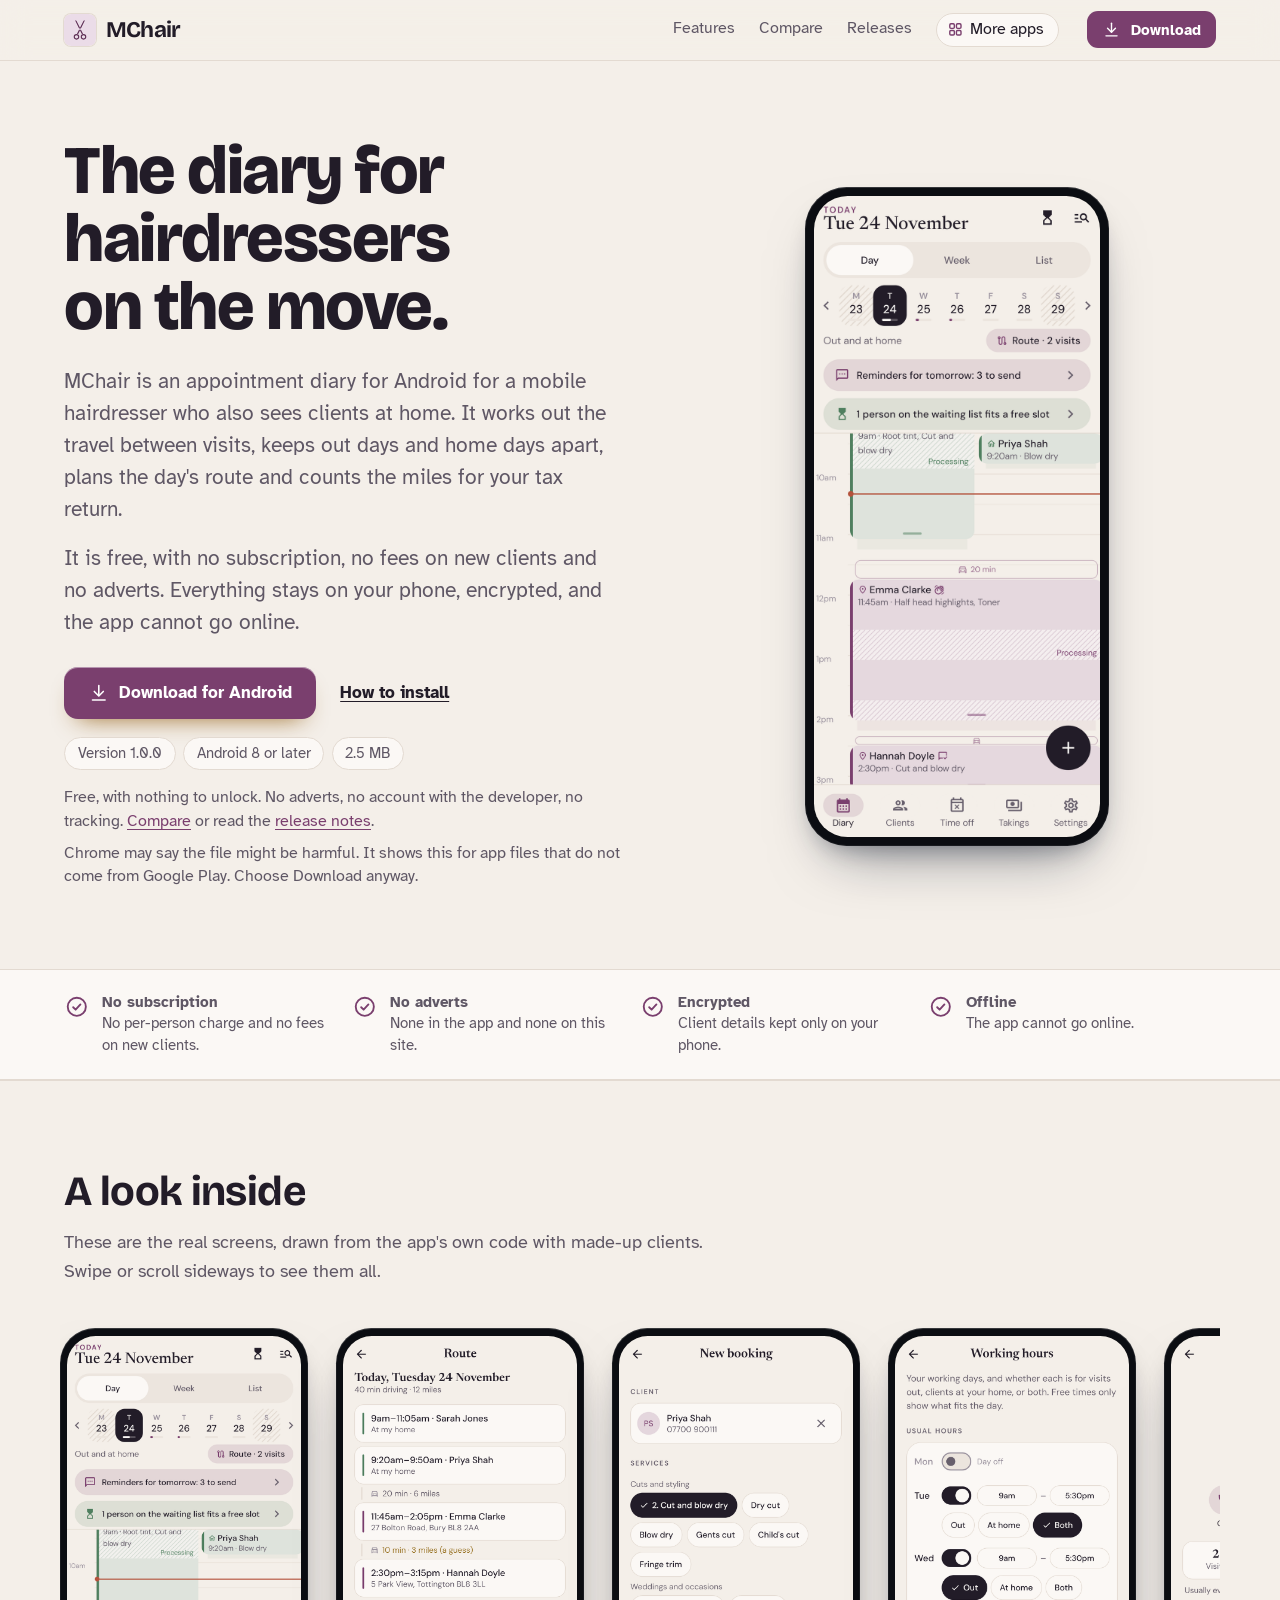
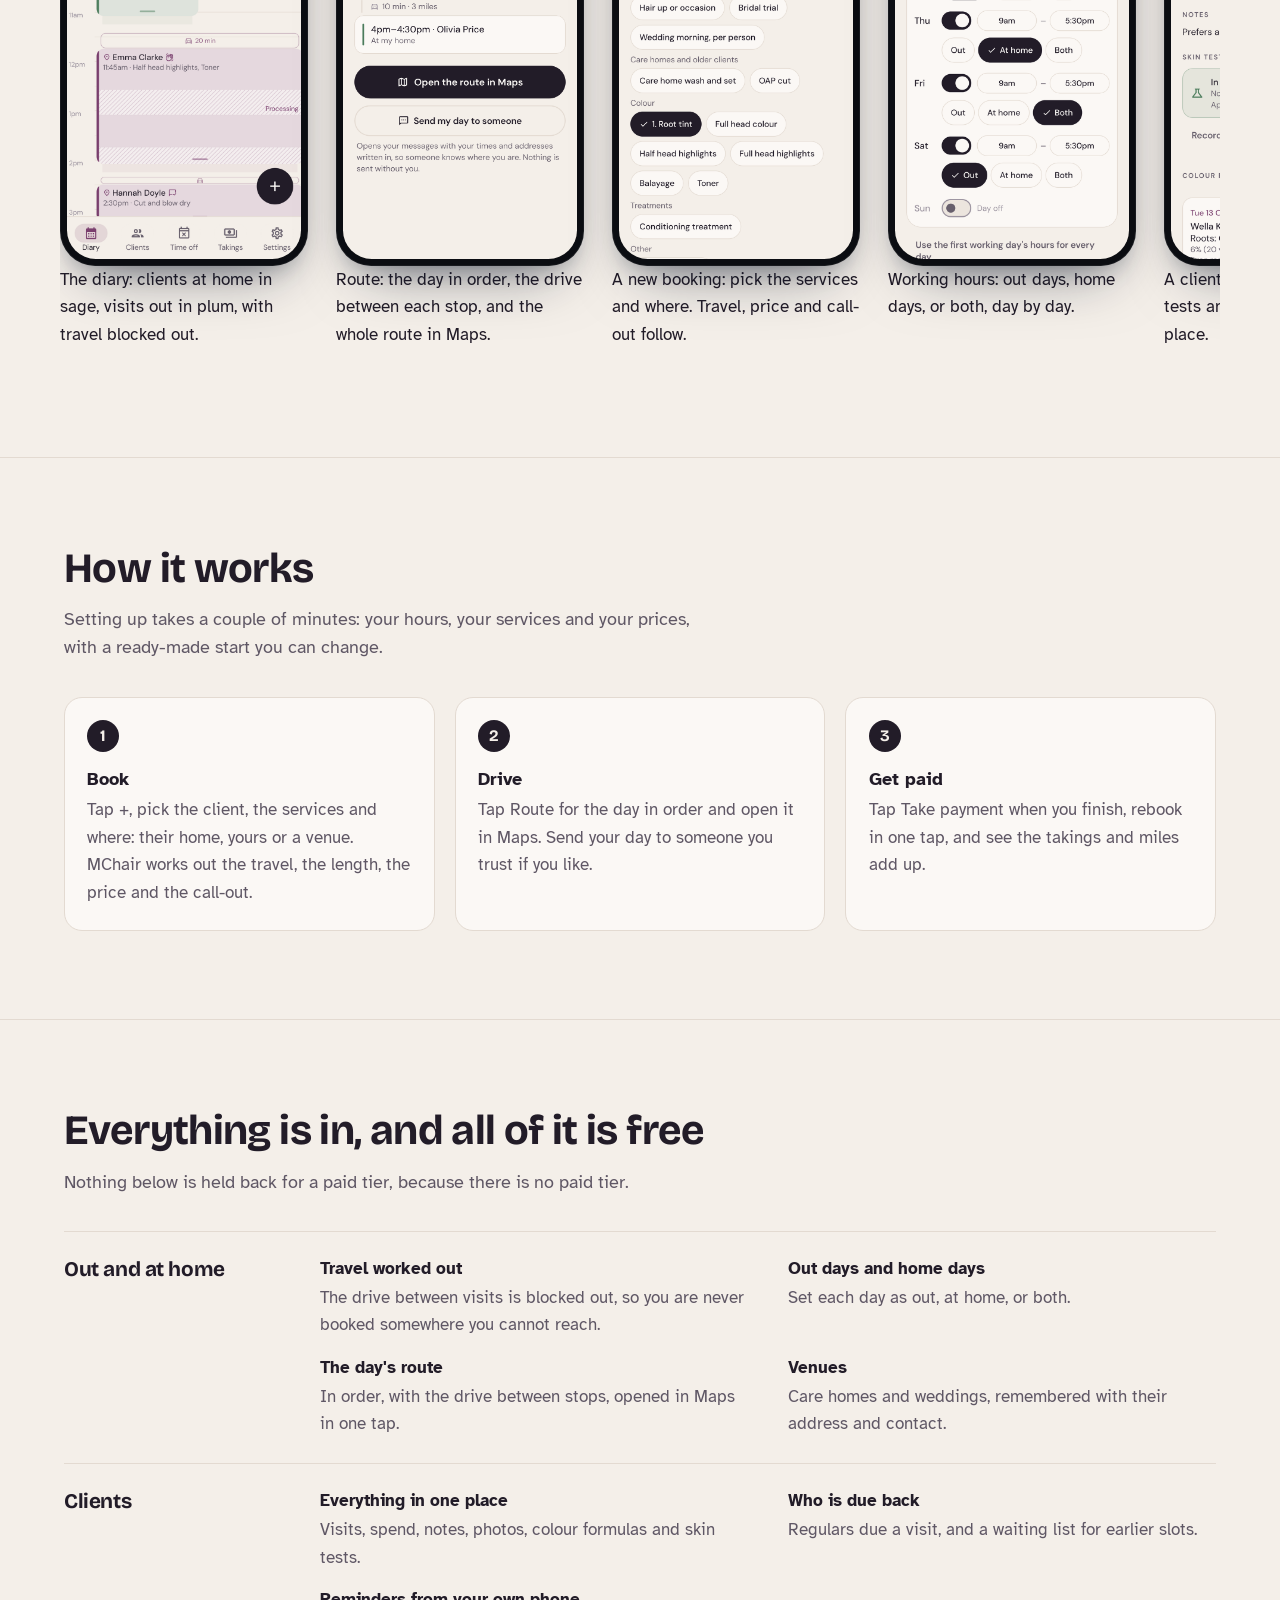
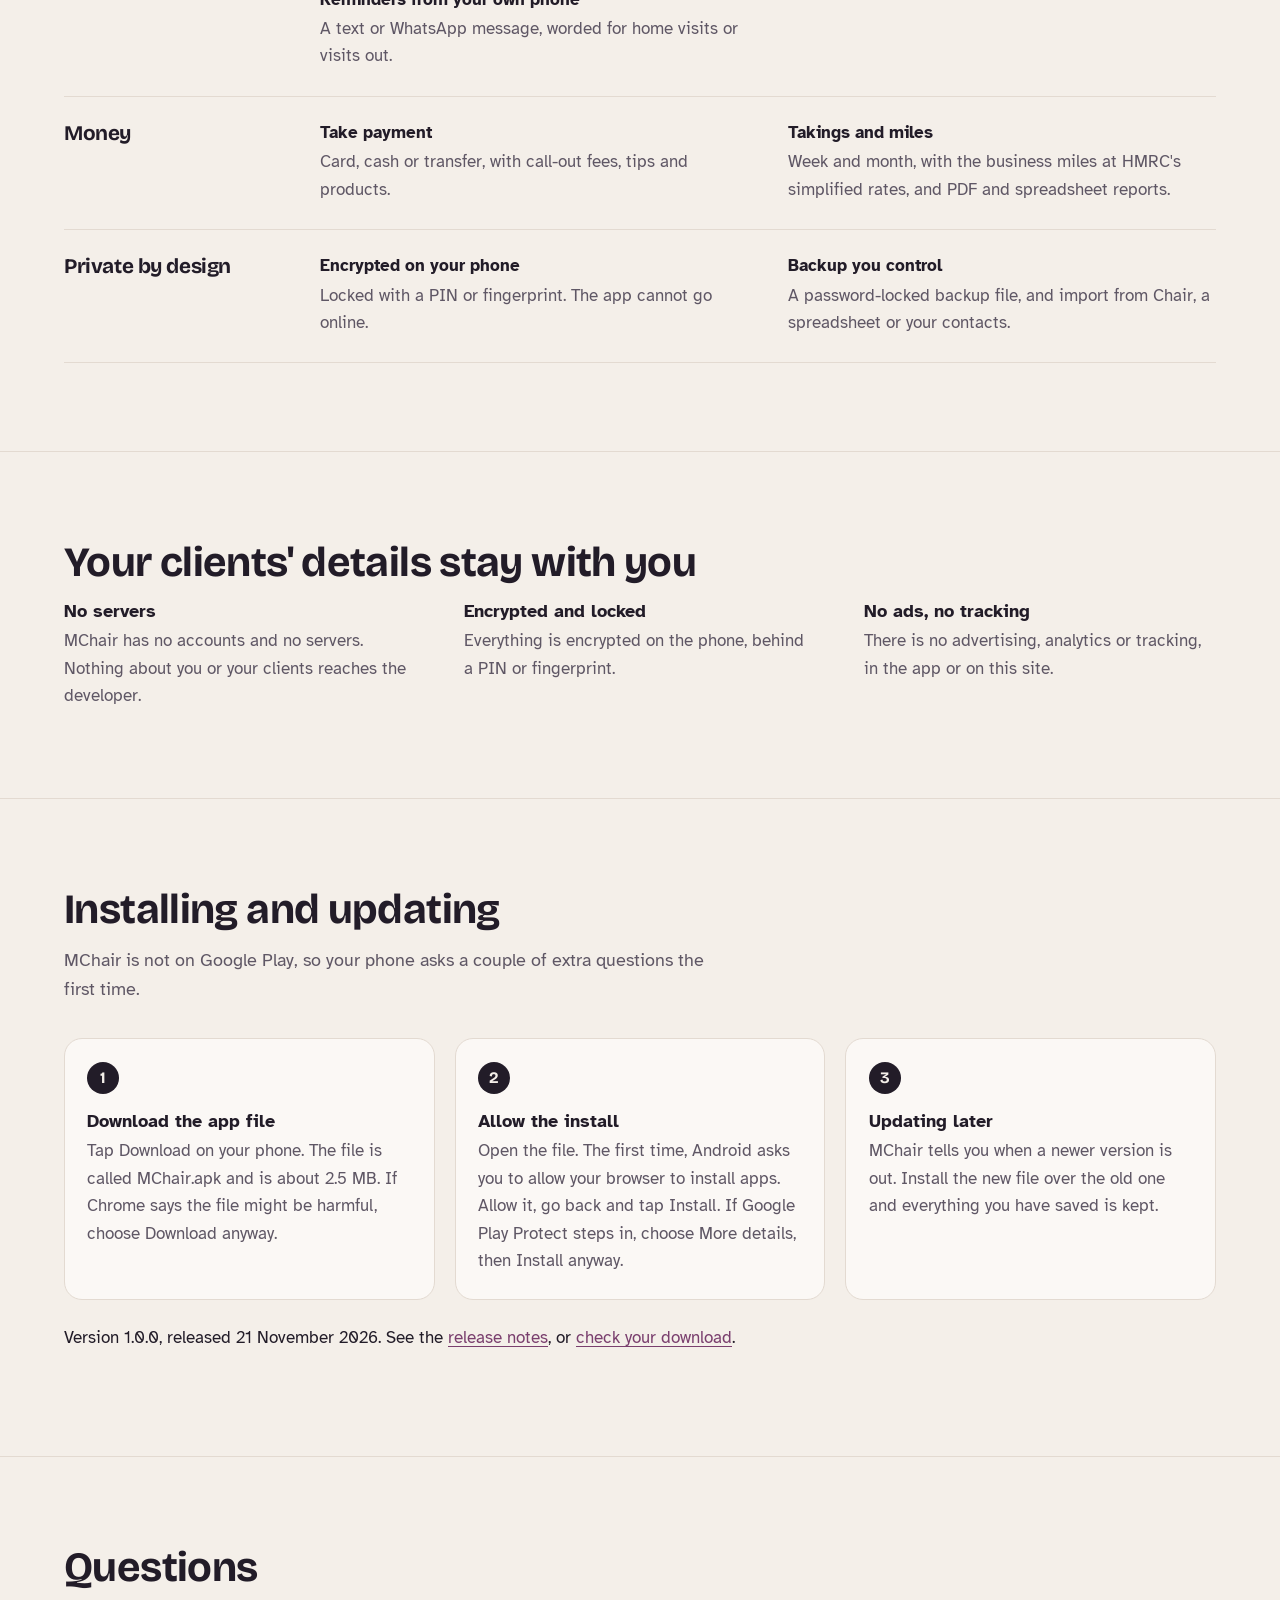
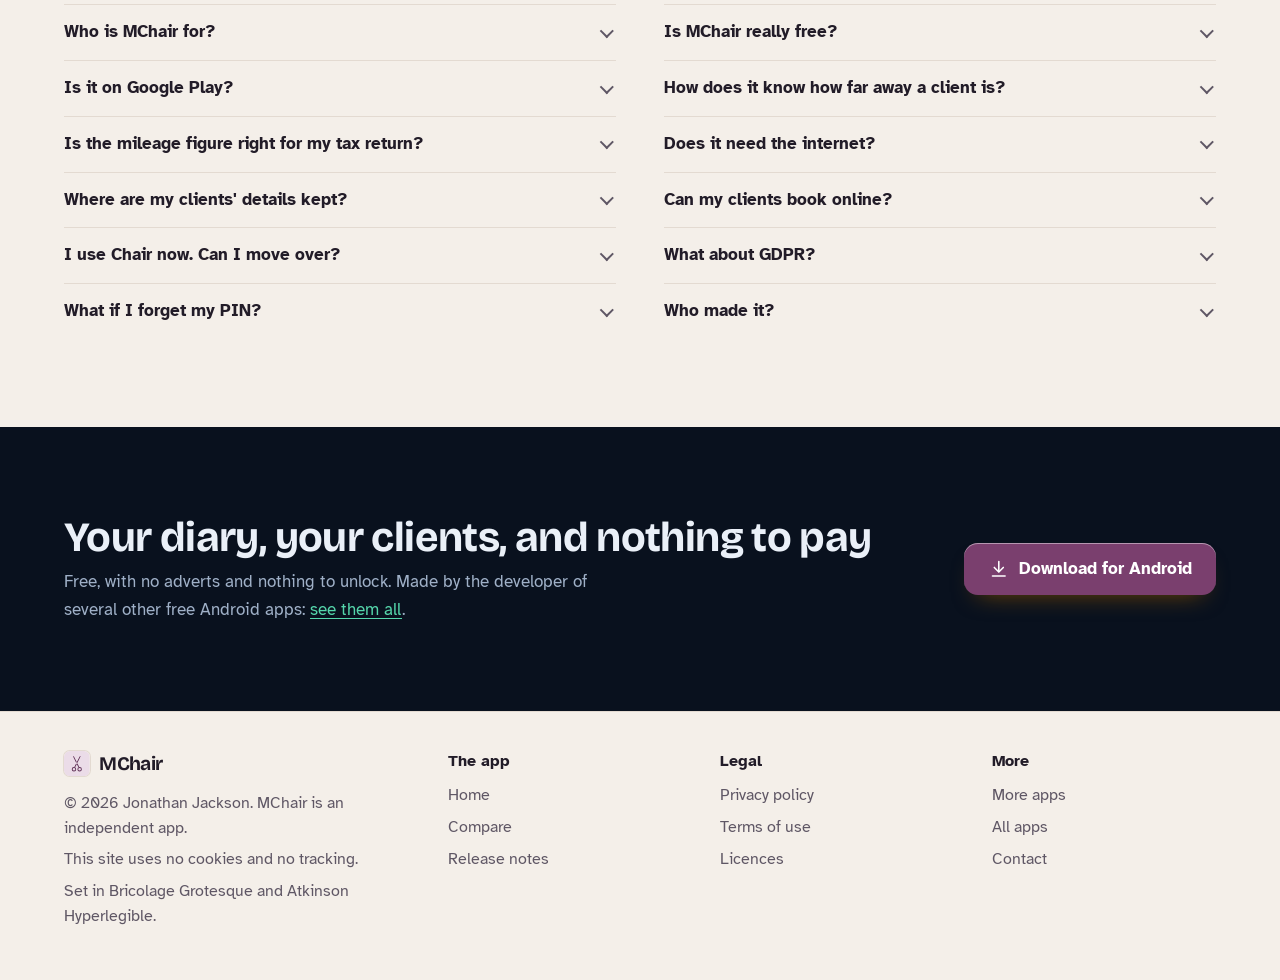
==== commit 17325bc6: "MChair site on the house layout, with real screens and a compare page sourced to Google Play" ====
--- a/index.html
+++ b/index.html
@@ -3,38 +3,41 @@
 <head>
 <meta charset="utf-8">
 <meta name="viewport" content="width=device-width, initial-scale=1">
-<title>MChair: the free appointment diary for mobile hairdressers, for Android</title>
-<meta name="description" content="MChair is a free appointment diary for mobile hairdressers on Android. Travel between visits, out and home days, the day&#x27;s route, mileage at HMRC rates, call-out fees, formulas and skin tests, takings and reports. No subscription, no adverts, no account.">
+<title>MChair: a free diary for mobile hairdressers, for Android</title>
+<meta name="description" content="MChair is a free appointment diary for mobile hairdressers: travel between visits, out days and home days, the day&#x27;s route, mileage for your tax return, client formulas and skin tests, payments and takings. No subscription, no adverts, no account.">
 <meta name="author" content="Jonathan Jackson">
 <link rel="canonical" href="https://customgpter.github.io/mchair/">
 <meta name="theme-color" content="#f4efe9" media="(prefers-color-scheme: light)">
 <meta name="theme-color" content="#17141b" media="(prefers-color-scheme: dark)">
 <meta property="og:type" content="website">
 <meta property="og:site_name" content="MChair">
-<meta property="og:title" content="MChair: the free appointment diary for mobile hairdressers, for Android">
-<meta property="og:description" content="MChair is a free appointment diary for mobile hairdressers on Android. Travel between visits, out and home days, the day&#x27;s route, mileage at HMRC rates, call-out fees, formulas and skin tests, takings and reports. No subscription, no adverts, no account.">
+<meta property="og:title" content="MChair: a free diary for mobile hairdressers, for Android">
+<meta property="og:description" content="MChair is a free appointment diary for mobile hairdressers: travel between visits, out days and home days, the day&#x27;s route, mileage for your tax return, client formulas and skin tests, payments and takings. No subscription, no adverts, no account.">
 <meta property="og:url" content="https://customgpter.github.io/mchair/">
 <meta property="og:image" content="https://customgpter.github.io/mchair/assets/og.png">
 <meta property="og:image:width" content="1200">
 <meta property="og:image:height" content="630">
-<meta property="og:image:alt" content="The MChair icon and name beside its diary and client screens">
+<meta property="og:image:alt" content="MChair&#x27;s day view with visits out and clients at home">
 <meta property="og:locale" content="en_GB">
 <meta name="twitter:card" content="summary_large_image">
-<link rel="icon" href="assets/favicon.svg" type="image/svg+xml">
-<link rel="apple-touch-icon" href="assets/apple-touch-icon.png">
-<link rel="preload" href="assets/fonts/newsreader-500.woff2" as="font" type="font/woff2" crossorigin>
-<link rel="preload" href="assets/fonts/dmsans-400.woff2" as="font" type="font/woff2" crossorigin>
-<link rel="stylesheet" href="assets/site.css?v=1">
-<script type="application/ld+json">{"@context":"https://schema.org","@type":"SoftwareApplication","name":"MChair","url":"https://customgpter.github.io/mchair/","description":"MChair is a free appointment diary for mobile hairdressers on Android: visits out, clients at home and venues in one diary, travel between visits worked out, out days and home days, the day's route in Maps, mileage at HMRC rates, call-out fees, colour formulas, skin tests, photos, takings with a PDF report, widgets and password-locked backups. It cannot go online.","applicationCategory":"BusinessApplication","applicationSubCategory":"Mobile hairdresser appointment diary","operatingSystem":"Android 8.0 or later","softwareVersion":"1.0","downloadUrl":"https://github.com/CustomGPTer/mchair/releases/latest/download/MChair.apk","releaseNotes":"https://customgpter.github.io/mchair/releases.html","offers":{"@type":"Offer","price":"0","priceCurrency":"GBP"},"inLanguage":"en-GB","image":"https://customgpter.github.io/mchair/assets/og.png","screenshot":["https://customgpter.github.io/mchair/assets/shots/diary.webp","https://customgpter.github.io/mchair/assets/shots/route.webp","https://customgpter.github.io/mchair/assets/shots/booking.webp","https://customgpter.github.io/mchair/assets/shots/hours.webp"],"featureList":["One diary, out and at home","Travel worked out for you","Journeys it remembers","Out days and home days","Processing time, where it counts","The day's route","Someone knows where you are","Mileage for your tax return","Call-out fees","Venues and care homes","Drag to move, stretch to lengthen","Time off, blanked out properly","Bank holidays built in","Nobody gets forgotten","Reminders in one tap","Clients, properly","Colour formulas and skin tests","Before and after photos","Repeat bookings and a waiting list","Takings and a report","Widgets and your calendar","Bring your clients with you","Data protection and backups","Private and locked","No adverts, no account, no internet access"],"author":{"@type":"Person","name":"Jonathan Jackson"}}</script>
-<script type="application/ld+json">{"@context":"https://schema.org","@type":"WebSite","name":"MChair","url":"https://customgpter.github.io/mchair/","inLanguage":"en-GB"}</script>
-<script type="application/ld+json">{"@context":"https://schema.org","@type":"FAQPage","mainEntity":[{"@type":"Question","name":"Who is MChair for?","acceptedAnswer":{"@type":"Answer","text":"A hairdresser working on their own who visits clients at home and also sees clients at their own home. It keeps one diary for one person. For a salon with several stylists, its sister app Chair is the better fit."}},{"@type":"Question","name":"Is MChair really free?","acceptedAnswer":{"@type":"Answer","text":"Yes. There is no paid version, no subscription, no fee on new clients and no adverts. Nothing in the app is locked."}},{"@type":"Question","name":"Is it on Google Play?","acceptedAnswer":{"@type":"Answer","text":"No. MChair is a personal project and is downloaded from this site as an Android app file. It needs Android 8 or later, which covers almost every phone in use."}},{"@type":"Question","name":"How does it know how far away a client is?","acceptedAnswer":{"@type":"Answer","text":"You tell it, once, on the client card: how many minutes from your home and how many miles. MChair does not look anything up online, so it works with no signal and nobody tracks where you go. The drive between two clients is a guess until you set it, and then it is remembered."}},{"@type":"Question","name":"Is the mileage figure right for my tax return?","acceptedAnswer":{"@type":"Answer","text":"It adds up the miles you put on client cards and venues, and works out the claim at HMRC's simplified mileage rates for the self-employed: 55p a mile for the first 10,000 business miles in a tax year from 6 April 2026, and 25p after. Rates can change, so check GOV.UK each April and change them in Settings. It is a guide, not tax advice: check with your accountant."}},{"@type":"Question","name":"Does it need the internet?","acceptedAnswer":{"@type":"Answer","text":"No. The app does not ask Android for internet access at all, so it cannot go online. The route and directions open in your maps app, texts go out through your own phone, and WhatsApp messages open in WhatsApp for you to send."}},{"@type":"Question","name":"Where are my clients' details kept?","acceptedAnswer":{"@type":"Answer","text":"Only on your phone, in the app's private storage, encrypted with a key held by Android. Nothing is uploaded, and the developer receives nothing."}},{"@type":"Question","name":"Can my clients book online?","acceptedAnswer":{"@type":"Answer","text":"No. MChair is your own diary, kept on your phone. Clients book with you by phone, message or in person."}},{"@type":"Question","name":"I use Chair now. Can I move over?","acceptedAnswer":{"@type":"Answer","text":"Yes. Save a backup in Chair, then in MChair choose Restore from a backup and enter the same password. Everyone's bookings go into the one diary, and home visits become visits out, with their travel time kept on the client card."}},{"@type":"Question","name":"What about GDPR?","acceptedAnswer":{"@type":"Answer","text":"Client details, addresses included, stay on your phone and are never shared. MChair can give a client a copy of their record, forget a client completely, find clients you no longer need to keep, and includes a privacy notice you can show clients."}},{"@type":"Question","name":"What if I forget my PIN?","acceptedAnswer":{"@type":"Answer","text":"There is no way round the PIN, not even for the developer. You can clear the app's storage in your phone's settings, which deletes everything, and then restore your latest backup."}},{"@type":"Question","name":"Who made it?","acceptedAnswer":{"@type":"Answer","text":"MChair is made by Jonathan Jackson, an independent developer in the United Kingdom. It is not connected with any other salon software company."}}]}</script>
+<link rel="icon" href="./assets/favicon.svg" type="image/svg+xml">
+<link rel="apple-touch-icon" href="./assets/apple-touch-icon.png">
+<link rel="preload" href="./assets/fonts/bricolage-grotesque-latin.woff2" as="font" type="font/woff2" crossorigin>
+<link rel="preload" href="./assets/fonts/atkinson-hyperlegible-latin-400-normal.woff2" as="font" type="font/woff2" crossorigin>
+<link rel="stylesheet" href="./assets/site.css?v=1">
+<link rel="stylesheet" href="./assets/house.css?v=1">
+<link rel="stylesheet" href="./assets/apps-list.css?v=1">
+<script src="./assets/apps-list.js?v=1" defer></script>
+<script type="application/ld+json">{"@context":"https://schema.org","@type":"SoftwareApplication","name":"MChair","url":"https://customgpter.github.io/mchair/","description":"MChair is a free appointment diary for mobile hairdressers: travel between visits, out days and home days, the day's route, mileage for your tax return, client formulas and skin tests, payments and takings. No subscription, no adverts, no account.","applicationCategory":"BusinessApplication","operatingSystem":"Android 8 or later","softwareVersion":"1.0.0","downloadUrl":"https://github.com/CustomGPTer/mchair/releases/latest/download/MChair.apk","releaseNotes":"https://customgpter.github.io/mchair/releases.html","offers":{"@type":"Offer","price":"0","priceCurrency":"GBP"},"inLanguage":"en-GB","image":"https://customgpter.github.io/mchair/assets/og.png","featureList":["Travel worked out","Out days and home days","The day's route","Venues","Everything in one place","Who is due back","Reminders from your own phone","Take payment","Takings and miles","Encrypted on your phone","Backup you control"],"author":{"@type":"Person","name":"Jonathan Jackson"}}</script>
+<script type="application/ld+json">{"@context":"https://schema.org","@type":"FAQPage","mainEntity":[{"@type":"Question","name":"Who is MChair for?","acceptedAnswer":{"@type":"Answer","text":"A hairdresser working on their own who visits clients at home and also sees clients at their own home. It keeps one diary for one person. For a salon with several stylists, its sister app Chair is the better fit."}},{"@type":"Question","name":"Is MChair really free?","acceptedAnswer":{"@type":"Answer","text":"Yes. There is no paid version, no subscription, no fee on new clients and no adverts. Nothing in the app is locked."}},{"@type":"Question","name":"Is it on Google Play?","acceptedAnswer":{"@type":"Answer","text":"No. MChair is a personal project and is downloaded from this site as an Android app file. It needs Android 8 or later, which covers almost every phone in use."}},{"@type":"Question","name":"How does it know how far away a client is?","acceptedAnswer":{"@type":"Answer","text":"You tell it, once, on the client card: how many minutes from your home and how many miles. MChair does not look anything up online, so it works with no signal and nobody tracks where you go. The drive between two clients is a guess until you set it, and then it is remembered."}},{"@type":"Question","name":"Is the mileage figure right for my tax return?","acceptedAnswer":{"@type":"Answer","text":"It adds up the miles you put on client cards and venues, and works out the claim at HMRC&#x27;s simplified mileage rates for the self-employed: 55p a mile for the first 10,000 business miles in a tax year from 6 April 2026, and 25p after. Rates can change, so check GOV.UK each April and change them in Settings. It is a guide, not tax advice: check with your accountant."}},{"@type":"Question","name":"Does it need the internet?","acceptedAnswer":{"@type":"Answer","text":"No. The app does not ask Android for internet access at all, so it cannot go online. The route and directions open in your maps app, texts go out through your own phone, and WhatsApp messages open in WhatsApp for you to send."}},{"@type":"Question","name":"Where are my clients' details kept?","acceptedAnswer":{"@type":"Answer","text":"Only on your phone, in the app&#x27;s private storage, encrypted with a key held by Android. Nothing is uploaded, and the developer receives nothing."}},{"@type":"Question","name":"Can my clients book online?","acceptedAnswer":{"@type":"Answer","text":"No. MChair is your own diary, kept on your phone. Clients book with you by phone, message or in person."}},{"@type":"Question","name":"I use Chair now. Can I move over?","acceptedAnswer":{"@type":"Answer","text":"Yes. Save a backup in Chair, then in MChair choose Restore from a backup and enter the same password. Everyone&#x27;s bookings go into the one diary, and home visits become visits out, with their travel time kept on the client card."}},{"@type":"Question","name":"What about GDPR?","acceptedAnswer":{"@type":"Answer","text":"Client details, addresses included, stay on your phone and are never shared. MChair can give a client a copy of their record, forget a client completely, find clients you no longer need to keep, and includes a privacy notice you can show clients."}},{"@type":"Question","name":"What if I forget my PIN?","acceptedAnswer":{"@type":"Answer","text":"There is no way round the PIN, not even for the developer. You can clear the app&#x27;s storage in your phone&#x27;s settings, which deletes everything, and then restore your latest backup."}},{"@type":"Question","name":"Who made it?","acceptedAnswer":{"@type":"Answer","text":"MChair is made by Jonathan Jackson, an independent developer in the United Kingdom. It is not connected with any other salon software company."}}]}</script>
 </head>
 <body>
 <a class="skip" href="#main">Skip to content</a>
 <header class="masthead">
 <div class="wrap">
 <a class="brand" href="./" aria-label="MChair home"><svg viewBox="0 0 108 108" aria-hidden="true"><rect width="108" height="108" rx="24" fill="#EBDCE8"/><g transform="translate(54 54) scale(1.25) translate(-54 -52)"><path fill="#5E2F55" fill-rule="evenodd" d="M37 70.5a7.5 7.5 0 1 0 15 0a7.5 7.5 0 1 0-15 0zM40 70.5a4.5 4.5 0 1 0 9 0a4.5 4.5 0 1 0-9 0zM56 70.5a7.5 7.5 0 1 0 15 0a7.5 7.5 0 1 0-15 0zM59 70.5a4.5 4.5 0 1 0 9 0a4.5 4.5 0 1 0-9 0z"/><path fill="#5E2F55" d="M45.2 63.6 49.6 62.2 67.4 25.6 63.6 27.2zM62.8 63.6 58.4 62.2 40.6 25.6 44.4 27.2z"/><circle cx="54" cy="49.8" r="1.8" fill="#EBDCE8"/></g></svg><span>MChair</span></a>
-<nav aria-label="Main"><ul><li><a href="./#features" aria-current="page">Features</a></li><li><a href="compare.html">Compare</a></li><li><a href="releases.html">Releases</a></li><li><a class="more-apps" href="more-apps.html"><svg viewBox="0 0 24 24" aria-hidden="true"><rect x="4" y="4" width="6.5" height="6.5" rx="1.6"/><rect x="13.5" y="4" width="6.5" height="6.5" rx="1.6"/><rect x="4" y="13.5" width="6.5" height="6.5" rx="1.6"/><rect x="13.5" y="13.5" width="6.5" height="6.5" rx="1.6"/></svg>More apps</a></li><li><a href="privacy.html">Privacy</a></li><li><a href="terms.html">Terms</a></li><li><a href="licences.html">Licences</a></li></ul></nav>
+<nav aria-label="Main"><ul><li><a href="./#features">Features</a></li><li><a href="./compare.html">Compare</a></li><li><a href="./releases.html">Releases</a></li><li><a class="more-apps" href="./more-apps.html"><svg class="ico" viewBox="0 0 24 24" aria-hidden="true"><rect x="4" y="4" width="6.5" height="6.5" rx="1.6"/><rect x="13.5" y="4" width="6.5" height="6.5" rx="1.6"/><rect x="4" y="13.5" width="6.5" height="6.5" rx="1.6"/><rect x="13.5" y="13.5" width="6.5" height="6.5" rx="1.6"/></svg>More apps</a></li></ul></nav>
+<a class="button small" href="https://github.com/CustomGPTer/mchair/releases/latest/download/MChair.apk"><svg class="ico" viewBox="0 0 24 24" aria-hidden="true"><path d="M12 4v11"/><path d="M7 10.5l5 5 5-5"/><path d="M5 20h14"/></svg>Download</a>
 </div>
 </header>
 <main id="main">
@@ -42,166 +45,97 @@
 <div class="wrap hero-grid">
 <div class="hero-copy">
 <h1>The diary for hairdressers on the move.</h1>
-<p class="lede">MChair is an appointment diary for Android for a mobile hairdresser who also sees clients at home. It works out the travel between visits, keeps out days and home days apart, plans the day's route and counts the miles for your tax return, with every client's formulas, skin tests and photos a tap away.</p>
-<p class="lede">It is free, with no subscription, no fees on new clients and no adverts. Everything stays on your phone, encrypted, and the app cannot go online.</p>
-<p class="get"><a class="button" href="https://github.com/CustomGPTer/mchair/releases/latest/download/MChair.apk"><svg viewBox="0 0 24 24" aria-hidden="true" fill="none" stroke="currentColor" stroke-width="2" stroke-linecap="round" stroke-linejoin="round"><path d="M12 4v11M7 10l5 5 5-5M5 20h14"/></svg>Download for Android</a></p>
-<p class="facts">Free, with nothing to unlock. Android 8 or later. Version 1.0, 2.5 MB. <a href="compare.html">Compare</a> &middot; <a href="releases.html">Release notes</a></p>
-<p class="facts">Chrome may say the file might be harmful. It shows this for app files that do not come from Google Play. Choose Download anyway, open the file, and allow your browser to install apps if Android asks.</p>
+<p class="lede">MChair is an appointment diary for Android for a mobile hairdresser who also sees clients at home. It works out the travel between visits, keeps out days and home days apart, plans the day's route and counts the miles for your tax return.</p><p class="lede">It is free, with no subscription, no fees on new clients and no adverts. Everything stays on your phone, encrypted, and the app cannot go online.</p>
+
+<p class="get" id="download"><a class="button" href="https://github.com/CustomGPTer/mchair/releases/latest/download/MChair.apk"><svg class="ico" viewBox="0 0 24 24" aria-hidden="true"><path d="M12 4v11"/><path d="M7 10.5l5 5 5-5"/><path d="M5 20h14"/></svg>Download for Android</a><a class="aside" href="#install">How to install</a></p>
+<ul class="pills"><li>Version 1.0.0</li><li>Android 8 or later</li><li>2.5 MB</li></ul>
+<p class="facts">Free, with nothing to unlock. No adverts, no account with the developer, no tracking. <a href="compare.html">Compare</a> or read the <a href="releases.html">release notes</a>.</p>
+<p class="facts">Chrome may say the file might be harmful. It shows this for app files that do not come from Google Play. Choose Download anyway.</p>
 </div>
-<div class="demo" role="img" aria-label="MChair's diary for one day. Bookings appear one by one: a root tint at home with its processing time, a 20 minute drive, highlights at a client's house, a 10 minute drive to the next client, a cut and blow dry, the drive home, and a dry cut at home. A red line shows the time now.">
-<div class="top">TODAY</div>
-<div class="date">Tue 24 November</div>
-<div class="cols"><span>Out and at home</span><span style="text-align:right;padding-right:.4rem">Route · 2 visits</span></div>
-<div class="grid"></div><i class="hr" style="top:5.30rem">9am</i><i class="hr" style="top:8.50rem">10am</i><i class="hr" style="top:11.70rem">11am</i><i class="hr" style="top:14.90rem">12pm</i><i class="hr" style="top:18.10rem">1pm</i><i class="hr" style="top:21.30rem">2pm</i><i class="hr" style="top:24.50rem">3pm</i><i class="hr" style="top:27.70rem">4pm</i><i class="hr" style="top:30.90rem">5pm</i><i class="hr" style="top:34.10rem">6pm</i><div class="bk sage" style="left:14%;right:3%;top:5.60rem;height:5.40rem;animation-delay:0s"><i class="proc" style="position:absolute;left:0;right:0;top:19%;bottom:47%"></i><span style="position:relative">Sarah Jones<small>Root tint · at home</small></span></div><div class="trav" style="left:18%;right:7%;top:12.26rem;height:0.89rem;animation-delay:0.3s">20 min</div><div class="bk rose" style="left:14%;right:3%;top:13.34rem;height:6.20rem;animation-delay:0.4s"><i class="proc" style="position:absolute;left:0;right:0;top:42%;bottom:34%"></i><span style="position:relative">Emma Clarke<small>Highlights · Bolton Road</small></span></div><div class="trav" style="left:18%;right:7%;top:20.00rem;height:0.34rem;animation-delay:0.7s">10 min</div><div class="bk rose" style="left:14%;right:3%;top:20.54rem;height:2.46rem;animation-delay:0.8s"><span style="position:relative">Hannah Doyle<small>Cut and blow dry · Park View</small></span></div><div class="trav" style="left:18%;right:7%;top:23.46rem;height:0.34rem;animation-delay:1.1s">10 min home</div><div class="bk sage" style="left:14%;right:3%;top:26.40rem;height:2.20rem;animation-delay:1.2s"><span style="position:relative">Olivia Price<small>Dry cut · at home</small></span></div>
-<div class="now"></div>
-<div class="fab" aria-hidden="true">+</div>
+<div class="hero-phone"><div class="phone"><img src="./assets/screens/diary.png" alt="The diary: clients at home in sage, visits out in plum, with travel blocked out." width="393" height="852" fetchpriority="high"></div></div>
 </div>
 </div>
+
+<section class="promises" aria-label="In short">
+<div class="wrap"><ul><li><svg class="ico" viewBox="0 0 24 24" aria-hidden="true"><circle cx="12" cy="12" r="8.5"/><path d="M8.6 12.4l2.3 2.3 4.5-4.9"/></svg><span><b>No subscription</b><span>No per-person charge and no fees on new clients.</span></span></li><li><svg class="ico" viewBox="0 0 24 24" aria-hidden="true"><circle cx="12" cy="12" r="8.5"/><path d="M8.6 12.4l2.3 2.3 4.5-4.9"/></svg><span><b>No adverts</b><span>None in the app and none on this site.</span></span></li><li><svg class="ico" viewBox="0 0 24 24" aria-hidden="true"><circle cx="12" cy="12" r="8.5"/><path d="M8.6 12.4l2.3 2.3 4.5-4.9"/></svg><span><b>Encrypted</b><span>Client details kept only on your phone.</span></span></li><li><svg class="ico" viewBox="0 0 24 24" aria-hidden="true"><circle cx="12" cy="12" r="8.5"/><path d="M8.6 12.4l2.3 2.3 4.5-4.9"/></svg><span><b>Offline</b><span>The app cannot go online.</span></span></li></ul></div>
+</section>
+
+<section id="screens" aria-labelledby="screens-h">
+<div class="wrap">
+<h2 id="screens-h">A look inside</h2>
+<p class="intro">These are the real screens, drawn from the app&#x27;s own code with made-up clients. Swipe or scroll sideways to see them all.</p>
+<div class="gallery" tabindex="0" role="region" aria-label="Screens from MChair"><figure class="shot"><div class="phone"><img src="./assets/screens/diary.png" alt="The diary: clients at home in sage, visits out in plum, with travel blocked out." width="393" height="852" loading="eager" decoding="async"></div><figcaption>The diary: clients at home in sage, visits out in plum, with travel blocked out.</figcaption></figure><figure class="shot"><div class="phone"><img src="./assets/screens/route.png" alt="Route: the day in order, the drive between each stop, and the whole route in Maps." width="393" height="852" loading="eager" decoding="async"></div><figcaption>Route: the day in order, the drive between each stop, and the whole route in Maps.</figcaption></figure><figure class="shot"><div class="phone"><img src="./assets/screens/booking.png" alt="A new booking: pick the services and where. Travel, price and call-out follow." width="393" height="852" loading="eager" decoding="async"></div><figcaption>A new booking: pick the services and where. Travel, price and call-out follow.</figcaption></figure><figure class="shot"><div class="phone"><img src="./assets/screens/hours.png" alt="Working hours: out days, home days, or both, day by day." width="393" height="852" loading="eager" decoding="async"></div><figcaption>Working hours: out days, home days, or both, day by day.</figcaption></figure><figure class="shot"><div class="phone"><img src="./assets/screens/client.png" alt="A client: visits, spend, notes, skin tests and colour formulas in one place." width="393" height="852" loading="eager" decoding="async"></div><figcaption>A client: visits, spend, notes, skin tests and colour formulas in one place.</figcaption></figure><figure class="shot"><div class="phone"><img src="./assets/screens/venue.png" alt="Venues: care homes and weddings, remembered for next time." width="393" height="852" loading="eager" decoding="async"></div><figcaption>Venues: care homes and weddings, remembered for next time.</figcaption></figure><figure class="shot"><div class="phone"><img src="./assets/screens/takings.png" alt="Takings: call-outs, visits out and at home, and the miles." width="393" height="852" loading="eager" decoding="async"></div><figcaption>Takings: call-outs, visits out and at home, and the miles.</figcaption></figure><figure class="shot"><div class="phone"><img src="./assets/screens/dark.png" alt="The same diary in a softer, darker look for late finishes." width="393" height="852" loading="eager" decoding="async"></div><figcaption>The same diary in a softer, darker look for late finishes.</figcaption></figure></div>
 </div>
+</section>
 
 <section id="how" aria-labelledby="how-h">
 <div class="wrap">
 <h2 id="how-h">How it works</h2>
-<p class="intro">Set up takes about two minutes: your name and home address, your days out and at home, your usual travel and call-out fee, and your services. A ready-made menu of cuts, colours, weddings and care home services gets you started, with times and prices you can change.</p>
-<ol class="steps">
-<li><h3>Book</h3><p>Tap <span class="path">+</span>, pick the client, the services and where: their home, yours or a venue. MChair works out the travel, the length, the price and the call-out, and warns you about clashes and skin tests.</p></li>
-<li><h3>Drive</h3><p>Tap <span class="path">Route</span> for the day in order and open it in Maps. Send your day to someone you trust if you like.</p></li>
-<li><h3>Get paid</h3><p>Tap <span class="path">Take payment</span> when you finish, rebook them in one tap, and see the takings and miles add up in <span class="path">Takings</span>.</p></li>
-</ol>
-</div>
-</section>
-
-<section id="screens" aria-labelledby="screens-h">
-<div class="wrap">
-<h2 id="screens-h">What it looks like</h2>
-<p class="intro">Calm, clear and easy to read between clients, in the same warm colours and type as Calmer and Chair, in plum. Visits out, clients at home and venues each have their own colour.</p>
-<ul class="shots"><li><figure><img src="assets/shots/diary.webp" width="540" height="1170" alt="Diary: Clients at home in sage, visits out in plum, with the travel between them blocked out."><figcaption><strong>Diary</strong>Clients at home in sage, visits out in plum, with the travel between them blocked out.</figcaption></figure></li><li><figure><img src="assets/shots/route.webp" width="540" height="1170" alt="Route: The day in order, the drive between each stop, and the whole route in Maps."><figcaption><strong>Route</strong>The day in order, the drive between each stop, and the whole route in Maps.</figcaption></figure></li><li><figure><img src="assets/shots/booking.webp" width="540" height="1170" alt="New booking: Pick the services and where. Travel, price and call-out follow."><figcaption><strong>New booking</strong>Pick the services and where. Travel, price and call-out follow.</figcaption></figure></li><li><figure><img src="assets/shots/hours.webp" width="540" height="1170" alt="Working hours: Out days, home days, or both, day by day." loading="lazy"><figcaption><strong>Working hours</strong>Out days, home days, or both, day by day.</figcaption></figure></li><li><figure><img src="assets/shots/client.webp" width="540" height="1170" alt="Client: Visits, spend, notes, skin tests and colour formulas in one place." loading="lazy"><figcaption><strong>Client</strong>Visits, spend, notes, skin tests and colour formulas in one place.</figcaption></figure></li><li><figure><img src="assets/shots/venue.webp" width="540" height="1170" alt="Venues: Care homes and weddings, remembered for next time." loading="lazy"><figcaption><strong>Venues</strong>Care homes and weddings, remembered for next time.</figcaption></figure></li><li><figure><img src="assets/shots/takings.webp" width="540" height="1170" alt="Takings: Takings, call-outs, visits out and at home, and the miles." loading="lazy"><figcaption><strong>Takings</strong>Takings, call-outs, visits out and at home, and the miles.</figcaption></figure></li><li><figure><img src="assets/shots/week.webp" width="540" height="1170" alt="Week: The whole week at a glance, time off and bank holidays shaded." loading="lazy"><figcaption><strong>Week</strong>The whole week at a glance, time off and bank holidays shaded.</figcaption></figure></li><li><figure><img src="assets/shots/dark.webp" width="540" height="1170" alt="Dark theme: The same diary in a softer, darker look for late finishes." loading="lazy"><figcaption><strong>Dark theme</strong>The same diary in a softer, darker look for late finishes.</figcaption></figure></li></ul>
-<figure class="wide-shot"><img src="assets/shots/widgets.webp" width="1040" height="430" alt="MChair's widgets on a home screen: today's list of appointments, the next client and where, and buttons for New booking, Block time and Free slot" loading="lazy"><figcaption>Three home-screen widgets: today's list, who is next and where, and quick buttons for a booking, time off or the next free slot.</figcaption></figure>
+<p class="intro">Setting up takes a couple of minutes: your hours, your services and your prices, with a ready-made start you can change.</p>
+<ol class="steps"><li><h3>Book</h3><p>Tap +, pick the client, the services and where: their home, yours or a venue. MChair works out the travel, the length, the price and the call-out.</p></li><li><h3>Drive</h3><p>Tap Route for the day in order and open it in Maps. Send your day to someone you trust if you like.</p></li><li><h3>Get paid</h3><p>Tap Take payment when you finish, rebook in one tap, and see the takings and miles add up.</p></li></ol>
 </div>
 </section>
 
 <section id="features" aria-labelledby="features-h">
 <div class="wrap">
 <h2 id="features-h">Everything is in, and all of it is free</h2>
-<p class="intro">Booking software usually charges by the month and by the text, and is built for a salon with a front desk. MChair is built for the car and the spare room, with nothing to pay, because there is no paid version.</p>
-<dl class="features"><div><dt>One diary, out and at home</dt><dd>Every booking is at the client&#x27;s home, at your home, or at a venue such as a care home. Each has its own colour, so the day reads at a glance.</dd></div><div><dt>Travel worked out for you</dt><dd>MChair links the day up: from home to the first visit, from each visit to the next, and back home after the last. Travel is blocked out, so you are never booked somewhere you cannot reach.</dd></div><div><dt>Journeys it remembers</dt><dd>Each client card holds their address, minutes from home and miles. Set the drive between two clients once and MChair uses it every time they are booked back to back.</dd></div><div><dt>Out days and home days</dt><dd>Mark each working day as out on visits, at home, or both. Free times only show what fits, and a one-off change turns a day round.</dd></div><div><dt>Processing time, where it counts</dt><dd>At home, the time a colour develops stays free for another client. Out on a visit you stay with the client, and MChair books it that way.</dd></div><div><dt>The day&#x27;s route</dt><dd>One tap opens the whole day in Google Maps, from home, through every visit in order, and home again. Directions to any single visit are one tap too.</dd></div><div><dt>Someone knows where you are</dt><dd>Send your day, with times and addresses, to someone you trust from the Route screen. It is a text you see before it goes, and nothing is sent without you.</dd></div><div><dt>Mileage for your tax return</dt><dd>Miles from each client card and venue are added up for any week, month or year, with the claim at HMRC&#x27;s simplified rates. It goes in the report and the spreadsheets.</dd></div><div><dt>Call-out fees</dt><dd>Set a call-out fee once and it is added to every visit. Change it on any booking, and see it on its own line in your takings.</dd></div><div><dt>Venues and care homes</dt><dd>Book several residents at the same care home or wedding back to back with no travel between them. Venues are remembered for next time.</dd></div><div><dt>Drag to move, stretch to lengthen</dt><dd>Hold a booking and drag it to another time, or pull its bottom edge to make it longer. Clashes, travel included, are flagged before anything is saved.</dd></div><div><dt>Time off, blanked out properly</dt><dd>Holidays, days off, training, lunch and closures. Repeat a block every working day, every week or every fortnight, and skip a single date.</dd></div><div><dt>Bank holidays built in</dt><dd>UK bank holidays for England and Wales, Scotland or Northern Ireland, worked out by the app, substitute days included.</dd></div><div><dt>Nobody gets forgotten</dt><dd>Block out time over existing bookings and MChair lists every client it lands on, so you can move or message each one before you go.</dd></div><div><dt>Reminders in one tap</dt><dd>Two wordings: one for visits (“I&#x27;m coming to you tomorrow at 10”) and one for clients coming to you, with your address and parking. Text or WhatsApp, or sent automatically from your phone.</dd></div><div><dt>Clients, properly</dt><dd>Address, travel and miles, notes, an alert for anything important, every visit, spend, how often they come back, and their no-shows and late cancellations.</dd></div><div><dt>Colour formulas and skin tests</dt><dd>Save each formula and copy last time&#x27;s in one tap. Record skin tests and results, with warnings when a colour booking is too soon, out of date or after a reaction.</dd></div><div><dt>Before and after photos</dt><dd>Taken with your camera or picked from your gallery, then kept encrypted inside MChair, out of your phone&#x27;s gallery.</dd></div><div><dt>Repeat bookings and a waiting list</dt><dd>Book a run every three to twelve weeks in one go, rebook after payment, and fill gaps from a waiting list with the offer written for you.</dd></div><div><dt>Takings and a report</dt><dd>Card, cash or transfer, with tips, products and call-outs. Any day, week, month or year, with a tidy A4 PDF and spreadsheets for your accountant.</dd></div><div><dt>Widgets and your calendar</dt><dd>Today&#x27;s list, who is next, and quick buttons on your home screen. Copy the diary into your phone&#x27;s calendar, with addresses as locations.</dd></div><div><dt>Bring your clients with you</dt><dd>Import them from a spreadsheet, your phone&#x27;s contacts, or a Chair backup.</dd></div><div><dt>Data protection and backups</dt><dd>Give a client a copy of their record, forget a client, find clients you have not seen for years. Password-locked backups and a daily copy to a folder you pick.</dd></div><div><dt>Private and locked</dt><dd>Everything is encrypted on your phone, with a PIN or fingerprint lock. No account, no adverts, and the app cannot go online.</dd></div></dl>
-</div>
-</section>
-
-<section id="methods" aria-labelledby="methods-h">
-<div class="wrap">
-<h2 id="methods-h">Built around the round</h2>
-<p class="intro">General booking apps treat an appointment as one block of time in one place. A mobile hairdresser's day is drives, doorsteps and the odd client in the spare room, and MChair is built for the way it really goes.</p>
-<ul class="methods"><li><span class="tag">Travel</span><h3>Linked up</h3><p>Home to Jo at 9:30, Jo to Kim at 11, Kim home again. MChair blocks each drive, so the next booking can only go where you can get to in time.</p></li><li><span class="tag">Travel</span><h3>Remembered</h3><p>Until the drive between two clients is known, MChair guesses from their time from home and says so. Set it once and it is right from then on.</p></li><li><span class="tag">Colour</span><h3>Processing time</h3><p>At home, the 35 minutes a root tint develops stay free for someone else. On a visit, you stay, and the diary knows.</p></li><li><span class="tag">Safety</span><h3>Skin tests</h3><p>A warning on any colour booking within 48 hours of a test, after a reaction, or once a test is older than you allow.</p></li><li><span class="tag">Money</span><h3>Mileage and call-outs</h3><p>Miles and call-out fees counted as you go, with the claim at HMRC&#x27;s rates for the tax year.</p></li><li><span class="tag">Clients</span><h3>Reliability</h3><p>No-shows and late cancellations counted for you, so you know who to ask for a deposit before you drive out.</p></li></ul>
-</div>
-</section>
-
-<section id="care" aria-labelledby="care-h">
-<div class="wrap">
-<h2 id="care-h">Travel, without the guesswork</h2>
-<div class="care">
-<div>
-<p>Most diaries leave you to work out whether you can get from one client to the next. MChair does it for you. Put each client's minutes and miles from home on their card, and every booking knows where you were before it.</p>
-<p>The first visit of the day starts from home, each visit after starts from the last, and the drive home after the last visit is blocked out too. Book someone at home after a visit, and the drive back is counted before them.</p>
-<p class="note">A drive between two clients is marked as a guess until you set it. Set it once, and it is remembered both ways.</p>
-</div>
-<div>
-<h3>Where a booking can be</h3>
-<ul class="lines">
-<li><b>Client's home</b><span>Travel either side, call-out added</span></li>
-<li><b>My home</b><span>Processing time free for someone else</span></li>
-<li><b>Venue</b><span>Care homes, weddings and hotels, with no travel between residents</span></li>
-</ul>
-<h3>Kinds of day</h3>
-<ul class="lines">
-<li><b>Out</b><span>Only visits are offered</span></li>
-<li><b>At home</b><span>Only clients coming to you</span></li>
-<li><b>Both</b><span>Whatever fits</span></li>
-</ul>
-</div>
-</div>
-</div>
-</section>
-
-<section id="report" aria-labelledby="report-h">
-<div class="wrap">
-<h2 id="report-h">Takings and miles your accountant will like</h2>
-<p class="intro">At the end of the month or the tax year, make a clean A4 report of everything taken: totals, tips, call-out fees, how people paid, visits out and at home, business miles with the claim at HMRC's rates, the best services and the busiest days, with every payment listed. Spreadsheets of the same figures are one tap away.</p>
-<div class="report"><img src="assets/shots/report-p1.webp" width="595" height="842" alt="The first page of an MChair takings report: totals, tips, payment methods, a chart by day, visits and mileage" loading="lazy"><img src="assets/shots/report-p2.webp" width="595" height="842" alt="The second page of an MChair takings report: a list of every payment in the month" loading="lazy"></div>
-</div>
-</section>
-
-<section id="permissions" aria-labelledby="permissions-h">
-<div class="wrap">
-<h2 id="permissions-h">What it asks of your phone</h2>
-<p class="intro">MChair has no access to the internet. Everything it can reach is listed here, with what it does and what it never does. Each one is asked for only when you first use the feature that needs it.</p>
-<div class="scroll">
-<table>
-<thead><tr><th scope="col">Access</th><th scope="col">What MChair does with it</th><th scope="col">What it never does</th></tr></thead>
-<tbody>
-<tr><th scope="row">Notifications</th><td>Tells you when tomorrow's reminders are ready or have been sent.</td><td>Send offers, tips or anything you did not ask for. Client names never show on the lock screen.</td></tr>
-<tr><th scope="row">Sending texts</th><td>Sends tomorrow's reminders as ordinary texts, only if you switch automatic texts on.</td><td>Send anything else, or read your messages.</td></tr>
-<tr><th scope="row">Maps</th><td>Opens your maps app with directions to a visit, or the day's route, when you tap.</td><td>Know where you are. MChair has no access to your location.</td></tr>
-<tr><th scope="row">Contacts</th><td>Lets you import clients from your phone's contacts, if you choose to.</td><td>Read your contacts at any other time, or keep anyone you did not pick.</td></tr>
-<tr><th scope="row">Calendar</th><td>Copies the diary into the one calendar you choose, if you switch it on.</td><td>Read or change any other calendar or event.</td></tr>
-<tr><th scope="row">Camera and photos</th><td>Opens your camera app, or lets you pick photos, for a client's before and after pictures.</td><td>See your gallery. Only the photo you pick or take is passed to MChair.</td></tr>
-<tr><th scope="row">Starting after a restart</th><td>Puts the reminder time back after the phone restarts.</td><td>Keep running in the background.</td></tr>
-<tr><th scope="row">Fingerprint or face</th><td>Unlocks the app, if you turn the app lock on and choose it.</td><td>See or store your fingerprint. Android keeps that to itself.</td></tr>
-<tr><th scope="row">A file or folder you pick</th><td>Saves or reads a backup, a report or a spreadsheet where you choose.</td><td>Look at anything else in your storage.</td></tr>
-<tr><th scope="row">Internet access</th><td>None. The app does not ask for it.</td><td>Send your diary, clients or anything else off your phone.</td></tr>
-</tbody>
-</table>
-</div>
-<p class="after-table">The detail is in the <a href="privacy.html">privacy policy</a>.</p>
+<p class="intro">Nothing below is held back for a paid tier, because there is no paid tier.</p>
+<div class="groups"><div class="group"><h3>Out and at home</h3><dl><div><dt>Travel worked out</dt><dd>The drive between visits is blocked out, so you are never booked somewhere you cannot reach.</dd></div><div><dt>Out days and home days</dt><dd>Set each day as out, at home, or both.</dd></div><div><dt>The day&#x27;s route</dt><dd>In order, with the drive between stops, opened in Maps in one tap.</dd></div><div><dt>Venues</dt><dd>Care homes and weddings, remembered with their address and contact.</dd></div></dl></div><div class="group"><h3>Clients</h3><dl><div><dt>Everything in one place</dt><dd>Visits, spend, notes, photos, colour formulas and skin tests.</dd></div><div><dt>Who is due back</dt><dd>Regulars due a visit, and a waiting list for earlier slots.</dd></div><div><dt>Reminders from your own phone</dt><dd>A text or WhatsApp message, worded for home visits or visits out.</dd></div></dl></div><div class="group"><h3>Money</h3><dl><div><dt>Take payment</dt><dd>Card, cash or transfer, with call-out fees, tips and products.</dd></div><div><dt>Takings and miles</dt><dd>Week and month, with the business miles at HMRC's simplified rates, and PDF and spreadsheet reports.</dd></div></dl></div><div class="group"><h3>Private by design</h3><dl><div><dt>Encrypted on your phone</dt><dd>Locked with a PIN or fingerprint. The app cannot go online.</dd></div><div><dt>Backup you control</dt><dd>A password-locked backup file, and import from Chair, a spreadsheet or your contacts.</dd></div></dl></div></div>
 </div>
 </section>
 
 <section id="privacy" aria-labelledby="privacy-h">
 <div class="wrap">
-<h2 id="privacy-h">Your clients stay yours</h2>
-<ul class="plain">
-<li><h3>Nothing is collected</h3><p>Your diary, clients and their addresses, formulas, photos, takings and miles are kept on your phone, encrypted. The developer never sees them.</p></li>
-<li><h3>It cannot go online</h3><p>The app does not hold Android's internet permission, so it has no way to send anything to a server.</p></li>
-<li><h3>No accounts, no adverts</h3><p>There is nothing to sign up for, no advertising and no analytics, and your client list is never used to market anything.</p></li>
-</ul>
+<h2 id="privacy-h">Your clients&#x27; details stay with you</h2>
+<ul class="plain"><li><h3>No servers</h3><p>MChair has no accounts and no servers. Nothing about you or your clients reaches the developer.</p></li><li><h3>Encrypted and locked</h3><p>Everything is encrypted on the phone, behind a PIN or fingerprint.</p></li><li><h3>No ads, no tracking</h3><p>There is no advertising, analytics or tracking, in the app or on this site.</p></li></ul>
 </div>
 </section>
 
-<section id="free" aria-labelledby="free-h">
+<section id="install" aria-labelledby="install-h">
 <div class="wrap">
-<h2 id="free-h">Free, without the monthly bill</h2>
-<p class="intro">The big booking systems are good, and they charge for it every month. For a hairdresser who keeps their own diary, MChair does the job for nothing.</p>
-<dl class="features">
-<div><dt>No monthly fee</dt><dd>Fresha's plans in the UK start at £14.95 a month, Booksy at £40 a month, and Timely at about £22 a month for each member of staff. MChair costs nothing.</dd></div>
-<div><dt>No charge for texts</dt><dd>Reminders go from your own phone, so they cost whatever your plan charges for a text, which is usually nothing extra.</dd></div>
-<div><dt>No fee on new clients</dt><dd>Marketplace apps can take a share of a new client's first visit. MChair has no marketplace and takes nothing.</dd></div>
-</dl>
-<p class="more"><a href="compare.html">See the full comparison, with sources</a></p>
+<h2 id="install-h">Installing and updating</h2>
+<p class="intro">MChair is not on Google Play, so your phone asks a couple of extra questions the first time.</p>
+<ol class="steps"><li><h3>Download the app file</h3><p>Tap Download on your phone. The file is called MChair.apk and is about 2.5 MB. If Chrome says the file might be harmful, choose Download anyway.</p></li><li><h3>Allow the install</h3><p>Open the file. The first time, Android asks you to allow your browser to install apps. Allow it, go back and tap Install. If Google Play Protect steps in, choose More details, then Install anyway.</p></li><li><h3>Updating later</h3><p>MChair tells you when a newer version is out. Install the new file over the old one and everything you have saved is kept.</p></li></ol>
+<p class="after-table">Version 1.0.0, released 21 November 2026. See the <a href="releases.html">release notes</a>, or <a href="releases.html#checking">check your download</a>.</p>
 </div>
 </section>
 
 <section id="questions" aria-labelledby="questions-h">
 <div class="wrap">
 <h2 id="questions-h">Questions</h2>
-<div class="faq"><div><h3>Who is MChair for?</h3><p>A hairdresser working on their own who visits clients at home and also sees clients at their own home. It keeps one diary for one person. For a salon with several stylists, its sister app Chair is the better fit.</p></div><div><h3>Is MChair really free?</h3><p>Yes. There is no paid version, no subscription, no fee on new clients and no adverts. Nothing in the app is locked.</p></div><div><h3>Is it on Google Play?</h3><p>No. MChair is a personal project and is downloaded from this site as an Android app file. It needs Android 8 or later, which covers almost every phone in use.</p></div><div><h3>How does it know how far away a client is?</h3><p>You tell it, once, on the client card: how many minutes from your home and how many miles. MChair does not look anything up online, so it works with no signal and nobody tracks where you go. The drive between two clients is a guess until you set it, and then it is remembered.</p></div><div><h3>Is the mileage figure right for my tax return?</h3><p>It adds up the miles you put on client cards and venues, and works out the claim at HMRC&#x27;s simplified mileage rates for the self-employed: 55p a mile for the first 10,000 business miles in a tax year from 6 April 2026, and 25p after. Rates can change, so check GOV.UK each April and change them in Settings. It is a guide, not tax advice: check with your accountant.</p></div><div><h3>Does it need the internet?</h3><p>No. The app does not ask Android for internet access at all, so it cannot go online. The route and directions open in your maps app, texts go out through your own phone, and WhatsApp messages open in WhatsApp for you to send.</p></div><div><h3>Where are my clients&#x27; details kept?</h3><p>Only on your phone, in the app&#x27;s private storage, encrypted with a key held by Android. Nothing is uploaded, and the developer receives nothing.</p></div><div><h3>Can my clients book online?</h3><p>No. MChair is your own diary, kept on your phone. Clients book with you by phone, message or in person.</p></div><div><h3>I use Chair now. Can I move over?</h3><p>Yes. Save a backup in Chair, then in MChair choose Restore from a backup and enter the same password. Everyone&#x27;s bookings go into the one diary, and home visits become visits out, with their travel time kept on the client card.</p></div><div><h3>What about GDPR?</h3><p>Client details, addresses included, stay on your phone and are never shared. MChair can give a client a copy of their record, forget a client completely, find clients you no longer need to keep, and includes a privacy notice you can show clients.</p></div><div><h3>What if I forget my PIN?</h3><p>There is no way round the PIN, not even for the developer. You can clear the app&#x27;s storage in your phone&#x27;s settings, which deletes everything, and then restore your latest backup.</p></div><div><h3>Who made it?</h3><p>MChair is made by Jonathan Jackson, an independent developer in the United Kingdom. It is not connected with any other salon software company.</p></div></div>
-<p class="get"><a class="button" href="https://github.com/CustomGPTer/mchair/releases/latest/download/MChair.apk"><svg viewBox="0 0 24 24" aria-hidden="true" fill="none" stroke="currentColor" stroke-width="2" stroke-linecap="round" stroke-linejoin="round"><path d="M12 4v11M7 10l5 5 5-5M5 20h14"/></svg>Download MChair for Android</a></p>
+<div class="faq"><details><summary>Who is MChair for?</summary><p>A hairdresser working on their own who visits clients at home and also sees clients at their own home. It keeps one diary for one person. For a salon with several stylists, its sister app Chair is the better fit.</p></details><details><summary>Is MChair really free?</summary><p>Yes. There is no paid version, no subscription, no fee on new clients and no adverts. Nothing in the app is locked.</p></details><details><summary>Is it on Google Play?</summary><p>No. MChair is a personal project and is downloaded from this site as an Android app file. It needs Android 8 or later, which covers almost every phone in use.</p></details><details><summary>How does it know how far away a client is?</summary><p>You tell it, once, on the client card: how many minutes from your home and how many miles. MChair does not look anything up online, so it works with no signal and nobody tracks where you go. The drive between two clients is a guess until you set it, and then it is remembered.</p></details><details><summary>Is the mileage figure right for my tax return?</summary><p>It adds up the miles you put on client cards and venues, and works out the claim at HMRC&#x27;s simplified mileage rates for the self-employed: 55p a mile for the first 10,000 business miles in a tax year from 6 April 2026, and 25p after. Rates can change, so check GOV.UK each April and change them in Settings. It is a guide, not tax advice: check with your accountant.</p></details><details><summary>Does it need the internet?</summary><p>No. The app does not ask Android for internet access at all, so it cannot go online. The route and directions open in your maps app, texts go out through your own phone, and WhatsApp messages open in WhatsApp for you to send.</p></details><details><summary>Where are my clients&#x27; details kept?</summary><p>Only on your phone, in the app&#x27;s private storage, encrypted with a key held by Android. Nothing is uploaded, and the developer receives nothing.</p></details><details><summary>Can my clients book online?</summary><p>No. MChair is your own diary, kept on your phone. Clients book with you by phone, message or in person.</p></details><details><summary>I use Chair now. Can I move over?</summary><p>Yes. Save a backup in Chair, then in MChair choose Restore from a backup and enter the same password. Everyone&#x27;s bookings go into the one diary, and home visits become visits out, with their travel time kept on the client card.</p></details><details><summary>What about GDPR?</summary><p>Client details, addresses included, stay on your phone and are never shared. MChair can give a client a copy of their record, forget a client completely, find clients you no longer need to keep, and includes a privacy notice you can show clients.</p></details><details><summary>What if I forget my PIN?</summary><p>There is no way round the PIN, not even for the developer. You can clear the app&#x27;s storage in your phone&#x27;s settings, which deletes everything, and then restore your latest backup.</p></details><details><summary>Who made it?</summary><p>MChair is made by Jonathan Jackson, an independent developer in the United Kingdom. It is not connected with any other salon software company.</p></details></div>
+</div>
+</section>
+
+<section class="closing" aria-labelledby="closing-h">
+<div class="wrap">
+<div><h2 id="closing-h">Your diary, your clients, and nothing to pay</h2><p>Free, with no adverts and nothing to unlock. Made by the developer of several other free Android apps: <a href="more-apps.html">see them all</a>.</p></div>
+<a class="button" href="https://github.com/CustomGPTer/mchair/releases/latest/download/MChair.apk"><svg class="ico" viewBox="0 0 24 24" aria-hidden="true"><path d="M12 4v11"/><path d="M7 10.5l5 5 5-5"/><path d="M5 20h14"/></svg>Download for Android</a>
 </div>
 </section>
 </main>
 <footer class="colophon">
 <div class="wrap">
 <div>
+<a class="brand" href="./" aria-label="MChair home"><svg viewBox="0 0 108 108" aria-hidden="true"><rect width="108" height="108" rx="24" fill="#EBDCE8"/><g transform="translate(54 54) scale(1.25) translate(-54 -52)"><path fill="#5E2F55" fill-rule="evenodd" d="M37 70.5a7.5 7.5 0 1 0 15 0a7.5 7.5 0 1 0-15 0zM40 70.5a4.5 4.5 0 1 0 9 0a4.5 4.5 0 1 0-9 0zM56 70.5a7.5 7.5 0 1 0 15 0a7.5 7.5 0 1 0-15 0zM59 70.5a4.5 4.5 0 1 0 9 0a4.5 4.5 0 1 0-9 0z"/><path fill="#5E2F55" d="M45.2 63.6 49.6 62.2 67.4 25.6 63.6 27.2zM62.8 63.6 58.4 62.2 40.6 25.6 44.4 27.2z"/><circle cx="54" cy="49.8" r="1.8" fill="#EBDCE8"/></g></svg><span>MChair</span></a>
 <p>&copy; 2026 Jonathan Jackson. MChair is an independent app.</p>
-<p>This site uses no cookies and no tracking. It is set in Newsreader and DM Sans.</p>
+<p>This site uses no cookies and no tracking.</p>
+<p>Set in Bricolage Grotesque and Atkinson Hyperlegible.</p>
 </div>
-<nav aria-label="Footer"><ul>
+<nav aria-label="The app"><h2>The app</h2><ul>
 <li><a href="./">Home</a></li>
-<li><a href="compare.html">Compare</a></li>
-<li><a href="releases.html">Release notes</a></li>
-<li><a href="more-apps.html">More apps</a></li>
-<li><a href="privacy.html">Privacy policy</a></li>
-<li><a href="terms.html">Terms of use</a></li>
-<li><a href="licences.html">Licences</a></li>
+<li><a href="./compare.html">Compare</a></li>
+<li><a href="./releases.html">Release notes</a></li>
+
+</ul></nav>
+<nav aria-label="Legal"><h2>Legal</h2><ul>
+<li><a href="./privacy.html">Privacy policy</a></li>
+<li><a href="./terms.html">Terms of use</a></li>
+<li><a href="./licences.html">Licences</a></li>
+</ul></nav>
+<nav aria-label="More"><h2>More</h2><ul>
+<li><a href="./more-apps.html">More apps</a></li>
+<li><a href="https://customgpter.github.io/">All apps</a></li>
 <li><a href="https://github.com/CustomGPTer/mchair/issues">Contact</a></li>
 </ul></nav>
 </div>
--- a/assets/site.css
+++ b/assets/site.css
@@ -1,217 +1,296 @@
-/* Chair website. Plain CSS, no scripts. */
-@font-face{font-family:"Newsreader";font-style:normal;font-weight:400;font-display:swap;src:url(fonts/newsreader-400.woff2) format("woff2")}
-@font-face{font-family:"Newsreader";font-style:normal;font-weight:500 700;font-display:swap;src:url(fonts/newsreader-500.woff2) format("woff2")}
-@font-face{font-family:"DM Sans";font-style:normal;font-weight:400;font-display:swap;src:url(fonts/dmsans-400.woff2) format("woff2")}
-@font-face{font-family:"DM Sans";font-style:normal;font-weight:500 700;font-display:swap;src:url(fonts/dmsans-600.woff2) format("woff2")}
-
+@font-face{font-family:"Bricolage Grotesque";src:url("fonts/bricolage-grotesque-latin.woff2") format("woff2");font-weight:200 800;font-style:normal;font-display:swap}
+@font-face{font-family:"Atkinson Hyperlegible";src:url("fonts/atkinson-hyperlegible-latin-400-normal.woff2") format("woff2");font-weight:400;font-style:normal;font-display:swap}
+@font-face{font-family:"Atkinson Hyperlegible";src:url("fonts/atkinson-hyperlegible-latin-700-normal.woff2") format("woff2");font-weight:700;font-style:normal;font-display:swap}
+
+/* Daylight page, night-time camera. The lamp colour is kept for the one thing to press and for what the camera has seen. */
 :root{
-  --bg:#f4efe9;--sheet:#fbf8f5;--inset:#ece5de;--rule:#e3dad1;
-  --ink:#221c28;--soft:#5f5765;--faint:#8f8794;
-  --accent:#7a3f6e;--accent-soft:#efe0ec;--on-accent:#fff;
-  --low:#4f7f5f;--mid:#ae7b22;--high:#b4523c;
-  --sky1:#ebdce8;--sky2:#f3eaee;
-  --serif:"Newsreader",Georgia,"Times New Roman",serif;
-  --sans:"DM Sans",system-ui,-apple-system,"Segoe UI",Roboto,sans-serif;
-  --radius:22px;
+  --page:#f2f5f9; --panel:#ffffff; --raised:#e8edf3; --ink:#0d1a2b; --soft:#465468; --rule:#d2dae4;
+  --accent:#0a6a55; --accent-ink:#ffffff; --warn:#8a5200; --rec:#d3302f;
+  --lamp:#ffb347; --lamp-ink:#231400; --lamp-text:#8a5200;
+  --night:#09111e; --night-2:#111d30; --night-3:#1a2a43; --night-ink:#eaf0f8; --night-soft:#9fb0c7; --night-rule:#24364f; --iris:#55d6ab;
+  --display:"Bricolage Grotesque","Atkinson Hyperlegible",system-ui,sans-serif;
+  --sans:"Atkinson Hyperlegible",system-ui,-apple-system,"Segoe UI",Roboto,sans-serif;
+  --mono:ui-monospace,SFMono-Regular,Menlo,Consolas,"Liberation Mono",monospace;
   color-scheme:light dark;
 }
 @media (prefers-color-scheme:dark){
-  :root{
-    --bg:#17141b;--sheet:#211d26;--inset:#2c2731;--rule:#39333f;
-    --ink:#f1ecf2;--soft:#bdb5c1;--faint:#8b838f;
-    --accent:#d59ac6;--accent-soft:#33232f;--on-accent:#1b171f;
-    --low:#86b893;--mid:#ddaa4e;--high:#e0806a;
-    --sky1:#2f1d2b;--sky2:#2a2130;
-  }
-}
+  :root{--page:#0a111b; --panel:#111a27; --raised:#182434; --ink:#e9eef5; --soft:#a0aec0; --rule:#243247;
+    --accent:#55d6ab; --accent-ink:#00281d; --warn:#ffb347; --rec:#ff6163; --lamp-text:#ffb347}
+}
+
 *,*::before,*::after{box-sizing:border-box}
-html{-webkit-text-size-adjust:100%;text-size-adjust:100%}
-body{margin:0;background:var(--bg);color:var(--ink);font:400 1.0625rem/1.65 var(--sans);-webkit-font-smoothing:antialiased}
-img,svg{max-width:100%;height:auto;display:block}
-a{color:var(--accent);text-decoration-thickness:.08em;text-underline-offset:.18em}
-a:hover{text-decoration-thickness:.14em}
-:focus-visible{outline:3px solid var(--accent);outline-offset:3px;border-radius:6px}
-h1,h2,h3{font-family:var(--serif);font-weight:500;line-height:1.15;letter-spacing:-.01em;margin:0}
-h1{font-size:clamp(2.6rem,5.5vw,4.1rem)}
-h2{font-size:clamp(1.9rem,3.4vw,2.6rem)}
-h3{font-size:1.3rem}
+html{-webkit-text-size-adjust:100%;scroll-behavior:smooth;scroll-padding-top:5.5rem}
+@media (prefers-reduced-motion:reduce){html{scroll-behavior:auto}}
+body{margin:0;background:var(--page);color:var(--ink);font:400 1.0625rem/1.62 var(--sans);text-rendering:optimizeLegibility;-webkit-font-smoothing:antialiased}
+img,svg{max-width:100%;display:block}
+a{color:var(--accent);text-decoration-thickness:.07em;text-underline-offset:.2em}
+a:hover{text-decoration-thickness:.13em}
+:focus-visible{outline:3px solid var(--lamp);outline-offset:3px;border-radius:6px}
+code{font:.9em/1 var(--mono);overflow-wrap:anywhere}
+h1,h2,h3{font-family:var(--display);font-weight:700;letter-spacing:-.015em;line-height:1.08;margin:0;text-wrap:balance}
 p{margin:0 0 1rem}
-.wrap{max-width:72rem;margin:0 auto;padding:0 1.5rem}
+.skip{position:absolute;left:-999px;top:0;background:var(--ink);color:var(--page);padding:.6rem 1rem;z-index:30;border-radius:0 0 8px 0}
+.skip:focus{left:0}
+.sr{position:absolute;width:1px;height:1px;overflow:hidden;clip-path:inset(50%);white-space:nowrap}
+.wrap{width:min(72rem,100% - 2.5rem);margin-inline:auto}
 .measure{max-width:44rem}
-.skip{position:absolute;left:-999px;top:0;background:var(--ink);color:var(--bg);padding:.6rem 1rem;z-index:10}
-.skip:focus{left:1rem;top:1rem}
-
-/* Masthead */
-.masthead{border-bottom:1px solid var(--rule);background:color-mix(in srgb,var(--bg) 92%,transparent);position:sticky;top:0;z-index:5;backdrop-filter:saturate(1.4) blur(10px)}
-.masthead .wrap{display:flex;align-items:center;gap:1.5rem;min-height:4.25rem;flex-wrap:wrap}
-.brand{display:flex;align-items:center;gap:.65rem;text-decoration:none;color:var(--ink);font:500 1.45rem/1 var(--serif)}
-.brand svg{width:2.25rem;height:2.25rem}
-.masthead nav{margin-left:auto}
-.masthead ul{list-style:none;display:flex;flex-wrap:wrap;gap:.2rem 1.15rem;margin:0;padding:0;font:500 .97rem/1.4 var(--sans)}
-.masthead nav a{color:var(--soft);text-decoration:none;padding:.35rem 0;display:inline-flex;align-items:center;gap:.35rem}
-.masthead nav a:hover,.masthead nav a[aria-current]{color:var(--ink)}
-.masthead nav a[aria-current]{box-shadow:inset 0 -2px 0 var(--accent)}
-.more-apps svg{width:1rem;height:1rem;fill:currentColor}
-
-/* Buttons */
-.button{display:inline-flex;align-items:center;gap:.55rem;background:var(--ink);color:var(--bg);font:600 1.08rem/1 var(--sans);padding:1rem 1.45rem;border-radius:999px;text-decoration:none;transition:transform .15s ease}
-.button:hover{transform:translateY(-1px)}
-.button svg{width:1.15rem;height:1.15rem}
-
-/* Hero */
-.hero{position:relative;overflow:hidden;padding:4.5rem 0 4rem;background:linear-gradient(180deg,var(--sky1) 0%,var(--sky2) 55%,var(--bg) 100%)}
-@media (prefers-color-scheme:dark){.hero{background:linear-gradient(180deg,#2f1d2b 0%,#2a2130 50%,var(--bg) 100%)}}
-.hero-grid{display:grid;grid-template-columns:1.1fr .9fr;gap:3rem;align-items:center}
-.hero h1{margin-bottom:1.2rem}
-.lede{font-size:1.2rem;color:var(--ink);max-width:36rem}
-.get{margin:1.8rem 0 1.1rem}
-.facts{font-size:.95rem;color:var(--soft);max-width:36rem;margin:0 0 .5rem}
-
-/* Diary demo */
-.demo{position:relative;justify-self:center;width:min(22rem,100%);aspect-ratio:9/16;border-radius:2.2rem;background:#fbf8f5;overflow:hidden;box-shadow:0 30px 60px -20px rgba(34,28,40,.4),0 0 0 8px rgba(255,255,255,.55);color:#221c28;font-family:var(--sans)}
-.demo .top{position:absolute;top:1.1rem;left:1.3rem;font:600 .68rem/1 var(--sans);letter-spacing:.14em;color:#7a3f6e}
-.demo .date{position:absolute;top:1.85rem;left:1.3rem;font:500 1.45rem/1 var(--serif)}
-.demo .cols{position:absolute;top:4.4rem;left:3rem;right:.7rem;display:flex;gap:.35rem;font:500 .7rem/1 var(--sans);color:#675f6c}
-.demo .cols span{flex:1;padding-left:.3rem}
-.demo .grid{position:absolute;top:5.6rem;bottom:0;left:0;right:0;background:repeating-linear-gradient(180deg,#e3dad1 0 1px,transparent 1px 3.2rem)}
-.demo .hr{position:absolute;left:.6rem;font:400 .62rem/1 var(--sans);color:#9b939f}
-.demo .bk{position:absolute;border-radius:.6rem;padding:.35rem .45rem;font:500 .68rem/1.25 var(--sans);overflow:hidden;opacity:0;animation:pop 12s ease-out infinite;border-left:3px solid}
-.demo .bk small{display:block;font-weight:400;color:#675f6c;font-size:.6rem}
-.demo .rose{background:#efe0ec;border-color:#7a3f6e}
-.demo .sage{background:#e1ebe3;border-color:#4f7f5f}
-.demo .proc{background:repeating-linear-gradient(-45deg,rgba(122,63,110,.08) 0 5px,rgba(122,63,110,.22) 5px 6px)}
-.demo .off{background:repeating-linear-gradient(-45deg,rgba(59,129,128,.06) 0 6px,rgba(59,129,128,.25) 6px 7.5px);border:1px solid rgba(59,129,128,.4);color:#3b8180;opacity:1;animation:none}
-.demo .now{position:absolute;left:2.8rem;right:0;height:2px;background:#b4523c;animation:now 12s linear infinite}
-.demo .now::before{content:"";position:absolute;left:-.25rem;top:-.2rem;width:.55rem;height:.55rem;border-radius:50%;background:#b4523c}
-.demo .fab{position:absolute;right:1rem;bottom:1rem;width:2.8rem;height:2.8rem;border-radius:50%;background:#221c28;color:#fbf8f5;display:grid;place-items:center;font:400 1.6rem/1 var(--sans)}
-@keyframes pop{0%{opacity:0;transform:translateY(6px)}8%,92%{opacity:1;transform:none}100%{opacity:0}}
-@keyframes now{0%{top:9.5rem}100%{top:16.5rem}}
-@keyframes breathe{0%{transform:scale(.62)}40%{transform:scale(1)}100%{transform:scale(.62)}}
-@keyframes say-in{0%,38%{opacity:1}42%,96%{opacity:0}100%{opacity:1}}
-@keyframes say-out{0%,38%{opacity:0}42%,96%{opacity:1}100%{opacity:0}}
-@keyframes drift{from{transform:translateX(-9rem)}to{transform:translateX(26rem)}}
-@keyframes twinkle{0%,100%{opacity:.25}50%{opacity:.85}}
-@media (prefers-reduced-motion:reduce){
-  .demo .bk,.demo .now{animation:none;opacity:1}
-  
-  
-}
-
-/* Sections */
-section{padding:4.5rem 0;border-top:1px solid var(--rule)}
-section h2{margin-bottom:.8rem}
-.intro{font-size:1.15rem;color:var(--soft);max-width:44rem;margin-bottom:2.2rem}
-.steps{list-style:none;margin:0;padding:0;display:grid;grid-template-columns:repeat(3,1fr);gap:1.4rem;counter-reset:s}
-.steps li{background:var(--sheet);border:1px solid var(--rule);border-radius:var(--radius);padding:1.6rem 1.6rem 1.3rem;counter-increment:s;position:relative}
-.steps li::before{content:counter(s);display:grid;place-items:center;width:2.4rem;height:2.4rem;border-radius:50%;background:var(--accent-soft);color:var(--accent);font:600 1.05rem/1 var(--sans);margin-bottom:1rem}
-.steps h3{margin-bottom:.5rem}
-.steps p{color:var(--soft);margin:0}
-.path{font-weight:600;color:var(--ink);white-space:nowrap}
-
-.shots{list-style:none;margin:0;padding:0 0 1rem;display:grid;grid-auto-flow:column;grid-auto-columns:minmax(15rem,17rem);gap:1.3rem;overflow-x:auto;scroll-snap-type:x mandatory;scrollbar-width:thin}
-.shots li{scroll-snap-align:start}
-.shots figure{margin:0}
-.shots img{border-radius:1.6rem;border:1px solid var(--rule);box-shadow:0 14px 30px -18px rgba(34,28,40,.35);background:var(--sheet)}
-figcaption{font-size:.95rem;color:var(--soft);margin-top:.8rem}
-figcaption strong{display:block;color:var(--ink);font:600 1rem/1.35 var(--sans);margin-bottom:.15rem}
-.wide-shot{margin:2.4rem 0 0}
-.wide-shot img{border-radius:var(--radius);width:100%;max-width:52rem}
-
-.features{display:grid;grid-template-columns:repeat(3,1fr);gap:1.2rem;margin:0}
-.features div{background:var(--sheet);border:1px solid var(--rule);border-radius:var(--radius);padding:1.35rem 1.4rem}
-.features dt{font:600 1.05rem/1.35 var(--sans);margin-bottom:.4rem}
-.features dd{margin:0;color:var(--soft);font-size:.98rem}
-
-.methods{display:grid;grid-template-columns:repeat(2,1fr);gap:1.2rem;list-style:none;margin:0;padding:0}
-.methods li{display:grid;grid-template-columns:auto 1fr;gap:.2rem 1rem;background:var(--sheet);border:1px solid var(--rule);border-radius:var(--radius);padding:1.3rem 1.4rem}
-.methods .tag{grid-row:span 2;align-self:start;font:600 .8rem/1 var(--sans);letter-spacing:.06em;text-transform:uppercase;background:var(--accent-soft);color:var(--accent);padding:.55rem .7rem;border-radius:999px;white-space:nowrap}
-.methods h3{font-size:1.15rem}
-.methods p{margin:0;color:var(--soft);font-size:.98rem}
-
-.care{background:var(--sheet);border:1px solid var(--rule);border-radius:var(--radius);padding:1.8rem 2rem;display:grid;grid-template-columns:1.2fr 1fr;gap:2rem}
-.lines{list-style:none;margin:0;padding:0;display:grid;gap:.6rem}
-.lines li{display:flex;justify-content:space-between;gap:1rem;border-bottom:1px solid var(--rule);padding:.5rem 0}
-.lines b{font-weight:600;white-space:nowrap}
-.lines span{color:var(--soft);text-align:right}
+.ico{width:1.25em;height:1.25em;flex:none;fill:none;stroke:currentColor;stroke-width:1.75;stroke-linecap:round;stroke-linejoin:round}
+
+/* ---------- masthead */
+.masthead{position:sticky;top:0;z-index:20;background:color-mix(in srgb,var(--page) 88%,transparent);-webkit-backdrop-filter:blur(14px) saturate(1.3);backdrop-filter:blur(14px) saturate(1.3);border-bottom:1px solid var(--rule)}
+.masthead .wrap{display:flex;flex-wrap:wrap;align-items:center;gap:.35rem 1.75rem;padding-block:.7rem}
+.brand{display:inline-flex;align-items:center;gap:.6rem;font:700 1.4rem/1 var(--display);letter-spacing:-.03em;color:var(--ink);text-decoration:none;margin-right:auto}
+.brand svg{width:2rem;height:2rem;flex:none;border-radius:.5rem;box-shadow:0 0 0 1px var(--rule)}
+.masthead nav ul{display:flex;flex-wrap:wrap;align-items:center;gap:.15rem 1.5rem;list-style:none;margin:0;padding:0;font-size:1rem;line-height:1.3}
+.masthead nav a{display:inline-flex;align-items:center;gap:.4rem;color:var(--soft);text-decoration:none;padding-block:.45rem;border-bottom:2px solid transparent}
+.masthead nav a:hover{color:var(--ink)}
+.masthead nav a[aria-current="page"]{color:var(--ink);border-bottom-color:var(--lamp)}
+.masthead nav a.more-apps{color:var(--ink);border:1px solid var(--rule);border-radius:999px;padding:.34rem .85rem .34rem .65rem;background:var(--panel)}
+.masthead nav a.more-apps .ico{width:1.05em;height:1.05em;color:var(--accent);stroke-width:2}
+.masthead nav a.more-apps:hover,.masthead nav a.more-apps[aria-current="page"]{border-color:var(--accent)}
+.button{display:inline-flex;align-items:center;gap:.6rem;background:var(--lamp);color:var(--lamp-ink);font:700 1.08rem/1.2 var(--sans);text-decoration:none;padding:.95rem 1.5rem;border-radius:14px;box-shadow:0 1px 0 rgba(255,255,255,.45) inset,0 12px 24px -14px rgba(138,82,0,.9)}
+.button:hover{background:#ffc56e}
+.button:active{transform:translateY(1px)}
+.button.small{font-size:.95rem;padding:.55rem .95rem;border-radius:11px;box-shadow:none}
+.button.quiet{background:none;box-shadow:none;border:1px solid var(--rule);color:var(--ink)}
+.button.quiet:hover{border-color:var(--ink);background:none}
+@media (max-width:52rem){
+  .masthead nav{order:3;flex:1 0 100%}
+  .masthead nav ul{gap:.1rem .85rem;font-size:.95rem}
+  .masthead nav .wide{display:none}
+}
+@media (max-width:24rem){.masthead nav a.more-apps .ico{display:none}.masthead nav a.more-apps{padding-inline:.7rem}}
+
+/* ---------- hero */
+.hero{padding-block:clamp(2.2rem,6vw,4.75rem) clamp(2.5rem,6vw,4.5rem);overflow:hidden}
+.hero-grid{display:grid;gap:clamp(2.25rem,5vw,4rem);align-items:center}
+@media (min-width:62rem){.hero-grid{grid-template-columns:minmax(0,11fr) minmax(0,10fr)}}
+.hero h1{font-size:clamp(2.6rem,6vw,4.25rem);font-weight:800;line-height:1;letter-spacing:-.022em;margin-bottom:1.5rem}
+.lede{font-size:clamp(1.14rem,2vw,1.3rem);line-height:1.55;color:var(--soft);margin:0 0 1rem;max-width:34rem}
+.get{display:flex;flex-wrap:wrap;align-items:center;gap:.9rem 1.5rem;margin:1.8rem 0 1.1rem}
+.get .aside{font-weight:700;color:var(--ink)}
+.facts{font-size:.98rem;line-height:1.5;color:var(--soft);margin:0 0 .5rem;max-width:36rem}
+.pills{display:flex;flex-wrap:wrap;gap:.45rem;list-style:none;margin:0 0 1rem;padding:0;font-size:.95rem}
+.pills li{border:1px solid var(--rule);border-radius:999px;padding:.22rem .8rem;background:var(--panel);color:var(--soft)}
+
+/* the monitor: the camera's view, the day beneath it, and the alert it sends */
+.monitor{position:relative;max-width:36rem;margin-inline:auto;width:100%;padding-bottom:3.1rem}
+@media (min-width:62rem){.monitor{margin-inline:auto 0}}
+.screen{position:relative;background:var(--night);border-radius:22px;padding:.6rem;box-shadow:0 0 0 1px var(--night-rule),0 30px 60px -30px rgba(9,17,30,.75)}
+.cam{position:relative;border-radius:15px;overflow:hidden;aspect-ratio:16/10;background:#0b1626}
+.cam svg{width:100%;height:100%}
+.cam text{font:700 15px var(--sans);fill:#231400}
+.hud{position:absolute;display:inline-flex;align-items:center;gap:.4rem;font:700 .76rem/1 var(--sans);color:var(--night-ink);background:rgba(6,12,22,.62);border-radius:999px;padding:.38rem .65rem;letter-spacing:.01em}
+.hud i{width:.5rem;height:.5rem;border-radius:50%;background:var(--iris)}
+.hud.watching{left:.7rem;top:.7rem}
+.hud.rec{right:.7rem;top:.7rem}
+.hud.rec i{background:#ff5a5c}
+.hud.stamp{left:.7rem;bottom:.7rem;font:400 .74rem/1 var(--mono);border-radius:6px;color:#d5deea}
+.hud.place{right:.7rem;bottom:.7rem;border-radius:6px;font-weight:400;color:#d5deea}
+.day{padding:.85rem .55rem 2rem;color:var(--night-soft);font-size:.8rem;line-height:1.2}
+.day-head{display:flex;justify-content:space-between;margin-bottom:.6rem}
+.day-head b{color:var(--night-ink)}
+.track{position:relative;height:1.5rem;border-radius:7px;background:repeating-linear-gradient(90deg,var(--night-3) 0 1px,transparent 1px calc(100% / 24)),var(--night-2);box-shadow:inset 0 0 0 1px var(--night-rule)}
+.ev{position:absolute;top:3px;bottom:3px;width:max(5px,1.1%);border-radius:3px;background:var(--iris);left:var(--at)}
+.ev.seen{background:var(--lamp)}
+.now{position:absolute;top:-4px;bottom:-4px;left:var(--at);width:2px;background:var(--night-ink);border-radius:2px}
+.hours{display:flex;justify-content:space-between;margin-top:.4rem;font-size:.72rem}
+.alert{position:absolute;right:-.4rem;bottom:0;display:flex;align-items:center;gap:.75rem;width:min(19rem,88%);background:var(--panel);color:var(--ink);border:1px solid var(--rule);border-radius:16px;padding:.65rem .8rem;box-shadow:0 18px 36px -18px rgba(9,17,30,.55)}
+.alert .thumb{flex:none;width:3.1rem;height:3.1rem;border-radius:10px;background:linear-gradient(160deg,#16263d,#0b1626);position:relative;overflow:hidden}
+.alert .thumb::before{content:"";position:absolute;left:50%;bottom:0;width:38%;height:62%;translate:-50% 0;border-radius:40% 40% 0 0;background:#6f86a6}
+.alert .thumb::after{content:"";position:absolute;left:50%;top:14%;width:26%;aspect-ratio:1;translate:-50% 0;border-radius:50%;background:#8ea4c2}
+.alert b{display:block;font-size:.98rem;line-height:1.25}
+.alert span{display:block;font-size:.86rem;color:var(--soft);line-height:1.3}
+.alert .dot{flex:none;width:.6rem;height:.6rem;border-radius:50%;background:var(--lamp);margin-left:auto;box-shadow:0 0 0 4px color-mix(in srgb,var(--lamp) 25%,transparent)}
+@media (max-width:26rem){.alert{right:0}}
+@media (prefers-reduced-motion:no-preference){
+  .cam .spill{animation:vg-in .9s ease-out .25s both}
+  .cam .who{animation:vg-step .9s cubic-bezier(.2,.8,.25,1) .9s both}
+  .cam .mark{animation:vg-lock .45s cubic-bezier(.3,1.4,.5,1) 1.7s both;transform-box:fill-box;transform-origin:center}
+  .hud.rec{animation:vg-in .3s ease-out 2.05s both}
+  .hud.rec i{animation:vg-blink 1.2s steps(2,jump-none) 2.3s 4}
+  .ev.seen,.now{animation:vg-pop .4s cubic-bezier(.3,1.5,.5,1) 2.4s both}
+  .alert{animation:vg-rise .6s cubic-bezier(.2,.8,.25,1) 2.9s both}
+  @keyframes vg-in{from{opacity:0}to{opacity:1}}
+  @keyframes vg-step{from{opacity:0;transform:translateX(18px)}to{opacity:1;transform:none}}
+  @keyframes vg-lock{from{opacity:0;transform:scale(1.12)}to{opacity:1;transform:none}}
+  @keyframes vg-blink{from{opacity:1}to{opacity:.25}}
+  @keyframes vg-pop{from{opacity:0;transform:scaleY(.2)}to{opacity:1;transform:none}}
+  @keyframes vg-rise{from{opacity:0;transform:translateY(14px)}to{opacity:1;transform:none}}
+}
+
+/* ---------- sections */
+section{padding-block:clamp(3rem,7vw,5.5rem)}
+section + section{border-top:1px solid var(--rule)}
+h2{font-size:clamp(1.8rem,3.6vw,2.6rem);margin-bottom:.9rem}
+h3{font:700 1.1rem/1.3 var(--sans);letter-spacing:0;margin:0 0 .3rem}
+.intro{color:var(--soft);max-width:40rem;margin-bottom:2.2rem;font-size:1.1rem}
+
+.promises{padding-block:0;border-block:1px solid var(--rule);background:var(--panel)}
+.promises ul{list-style:none;margin:0;padding:0;display:grid;grid-template-columns:repeat(auto-fit,minmax(min(100%,14rem),1fr))}
+.promises li{display:flex;gap:.8rem;align-items:flex-start;padding:1.4rem 1.5rem 1.4rem 0}
+.promises .ico{width:1.6rem;height:1.6rem;color:var(--accent);margin-top:.1rem}
+.promises b{display:block;line-height:1.3}
+.promises span{color:var(--soft);font-size:.96rem;line-height:1.45;display:block}
+.hero + .promises{border-top:1px solid var(--rule)}
+
+.steps{list-style:none;counter-reset:s;margin:0;padding:0;display:grid;gap:1.25rem}
+@media (min-width:52rem){.steps{grid-template-columns:repeat(3,minmax(0,1fr))}}
+.steps li{counter-increment:s;background:var(--panel);border:1px solid var(--rule);border-radius:18px;padding:1.4rem 1.4rem 1.5rem}
+.steps li::before{content:counter(s);display:grid;place-items:center;width:2rem;height:2rem;border-radius:50%;background:var(--ink);color:var(--page);font:700 1rem/1 var(--display);margin-bottom:1rem}
+.steps p{margin:0;color:var(--soft)}
+
+.notices{display:grid;gap:1.25rem}
+@media (min-width:52rem){.notices{grid-template-columns:repeat(2,minmax(0,1fr))}}
+.sense{background:var(--night);color:var(--night-ink);border-radius:20px;padding:1.5rem 1.5rem 1.6rem;box-shadow:0 0 0 1px var(--night-rule)}
+.sense h3{font:700 1.35rem/1.2 var(--display);letter-spacing:-.02em;margin-bottom:.35rem}
+.sense p{color:var(--night-soft);margin-bottom:1.1rem}
+.chips{display:flex;flex-wrap:wrap;gap:.5rem;list-style:none;margin:0;padding:0}
+.chips li{display:inline-flex;align-items:center;gap:.45rem;border:1px solid var(--night-rule);background:var(--night-2);border-radius:10px;padding:.42rem .75rem .42rem .6rem;font-size:.98rem;line-height:1.2}
+.chips .ico{color:var(--lamp)}
+
+.groups{display:grid;gap:0}
+.group{display:grid;gap:.4rem 3rem;padding-block:1.6rem;border-top:1px solid var(--rule)}
+.group:last-child{border-bottom:1px solid var(--rule)}
+@media (min-width:56rem){.group{grid-template-columns:13rem minmax(0,1fr)}}
+.group > h3{font:700 1.3rem/1.2 var(--display);letter-spacing:-.02em;color:var(--ink)}
+.group dl{margin:0;display:grid;gap:1.1rem 2.5rem}
+@media (min-width:40rem){.group dl{grid-template-columns:repeat(2,minmax(0,1fr))}}
+.group dt{font-weight:700;line-height:1.35}
+.group dd{margin:.2rem 0 0;color:var(--soft)}
+
+.setups{display:grid;gap:1.25rem}
+@media (min-width:52rem){.setups{grid-template-columns:repeat(2,minmax(0,1fr))}}
+.setup{background:var(--panel);border:1px solid var(--rule);border-radius:20px;padding:1.5rem}
+.setup h3{font:700 1.35rem/1.2 var(--display);letter-spacing:-.02em;margin-bottom:.9rem}
+.setup .kit{display:flex;align-items:center;gap:.6rem;color:var(--soft);font-size:.95rem;margin-bottom:1rem}
+.setup .kit .ico{width:1.9rem;height:1.9rem;color:var(--ink);stroke-width:1.5}
+.setup .kit .to{width:1.2rem;height:1.2rem;color:var(--soft)}
+.ticks{list-style:none;margin:0;padding:0;display:grid;gap:.5rem}
+.ticks li{position:relative;padding-left:1.7rem;color:var(--soft)}
+.ticks li::before{content:"";position:absolute;left:.15rem;top:.42em;width:.75rem;height:.42rem;border-left:2.5px solid var(--accent);border-bottom:2.5px solid var(--accent);rotate:-45deg}
+
+.modes{list-style:none;margin:0;padding:0;display:grid;gap:1.25rem}
+@media (min-width:52rem){.modes{grid-template-columns:repeat(3,minmax(0,1fr))}}
+.modes li{border-top:3px solid var(--ink);padding-top:1rem}
+.modes p{color:var(--soft);margin:0}
 
 .scroll{overflow-x:auto}
-table{border-collapse:collapse;width:100%;font-size:.98rem;background:var(--sheet);border-radius:var(--radius);overflow:hidden}
-th,td{text-align:left;vertical-align:top;padding:.85rem 1rem;border-bottom:1px solid var(--rule)}
-thead th{font:600 .85rem/1.3 var(--sans);letter-spacing:.04em;text-transform:uppercase;color:var(--soft);background:var(--inset)}
-tbody th{font-weight:600}
-tr:last-child td,tr:last-child th{border-bottom:0}
-.after-table{margin-top:1rem;color:var(--soft)}
-td.yes{color:var(--low);font-weight:600}
-td.no{color:var(--high)}
-.compare col.us{background:var(--accent-soft)}
-
-.plain{list-style:none;margin:0;padding:0;display:grid;grid-template-columns:repeat(3,1fr);gap:1.4rem}
-.plain h3{margin-bottom:.5rem}
-.plain p{color:var(--soft)}
-.more{font-weight:600;margin-top:1.4rem}
-
-.faq{display:grid;grid-template-columns:repeat(2,1fr);gap:1.6rem 2.4rem}
-.faq h3{font-size:1.2rem;margin-bottom:.45rem}
-.faq p{color:var(--soft);margin:0}
-
-.report{display:grid;grid-template-columns:repeat(2,minmax(0,1fr));gap:1.4rem;max-width:44rem}
-.report img{border-radius:10px;border:1px solid var(--rule);box-shadow:0 14px 30px -18px rgba(34,28,40,.35)}
-
-/* Documents */
-.doc{padding:3.5rem 0 4.5rem}
-.doc h1{font-size:clamp(2.4rem,4.5vw,3.3rem);margin-bottom:1rem}
-.doc h2{font-size:1.75rem;margin:2.8rem 0 .8rem}
-.doc h3{font-size:1.25rem;margin:1.8rem 0 .5rem}
-.doc ul,.doc ol{padding-left:1.25rem}
-.doc li{margin-bottom:.45rem}
-.doc .lede{font-size:1.18rem;color:var(--soft)}
-.toc{background:var(--sheet);border:1px solid var(--rule);border-radius:var(--radius);padding:1.2rem 1.5rem;margin:1.6rem 0 0}
-.toc p{font:600 .85rem/1 var(--sans);letter-spacing:.06em;text-transform:uppercase;color:var(--soft);margin-bottom:.6rem}
-.toc ol{margin:0;columns:2;column-gap:2rem}
-.doc table{margin:1rem 0 1.4rem}
-.release{background:var(--sheet);border:1px solid var(--rule);border-radius:var(--radius);padding:1.8rem 2rem;margin-top:2rem}
-.release h2{margin-top:0}
-.badge{display:inline-block;font:600 .8rem/1 var(--sans);background:var(--accent-soft);color:var(--accent);padding:.45rem .7rem;border-radius:999px;margin-right:.6rem}
-code{font:500 .92em/1 ui-monospace,SFMono-Regular,Menlo,Consolas,monospace;background:var(--inset);padding:.15em .4em;border-radius:6px;word-break:break-all}
-.note{font-size:.95rem;color:var(--soft)}
-
-/* More apps */
-.doc .mapps{list-style:none;margin:2.4rem 0 0;padding:0;display:grid;gap:1.4rem;grid-template-columns:repeat(2,minmax(0,1fr))}
-.doc .mapp{margin:0;display:flex;flex-direction:column;background:var(--sheet);border:1px solid var(--rule);border-radius:var(--radius);overflow:hidden}
+table{width:100%;border-collapse:collapse}
+th,td{text-align:left;vertical-align:top;padding:.85rem 1.2rem .85rem 0;border-top:1px solid var(--rule)}
+thead th{border-top:0;color:var(--soft);font-weight:400;padding-top:0}
+tbody th{font-weight:700;min-width:11rem}
+tr:last-child>*{border-bottom:1px solid var(--rule)}
+.after-table{margin-top:1.5rem}
+/* On a phone a table becomes a stack: the row's name, then its cells side by side. */
+@media (max-width:40rem){
+  table:not(.cmp),table:not(.cmp) thead,table:not(.cmp) tbody{display:block}
+  table:not(.cmp) tr{display:flex;flex-wrap:wrap;gap:.3rem 1.1rem;padding:.9rem 0;border-top:1px solid var(--rule)}
+  table:not(.cmp) thead tr{border-top:0;padding-top:0}
+  table:not(.cmp) tbody tr:last-child{border-bottom:1px solid var(--rule)}
+  table:not(.cmp) th,table:not(.cmp) td{display:block;border:0;padding:0;flex:1 1 0;min-width:0;overflow-wrap:break-word}
+  table:not(.cmp) tr>:first-child{flex:0 0 100%;min-width:0}
+}
+
+.plain{list-style:none;margin:0;padding:0;display:grid;gap:1.6rem 3rem}
+@media (min-width:52rem){.plain{grid-template-columns:repeat(3,minmax(0,1fr))}}
+.plain p{color:var(--soft);margin:0}
+
+.faq{display:grid;gap:0 3rem;align-items:start}
+@media (min-width:56rem){.faq{grid-template-columns:repeat(2,minmax(0,1fr))}}
+.faq details{border-top:1px solid var(--rule);padding:.15rem 0}
+.faq summary{cursor:pointer;list-style:none;display:flex;align-items:flex-start;justify-content:space-between;gap:1rem;font-weight:700;padding:.85rem 0;line-height:1.35}
+.faq summary::-webkit-details-marker{display:none}
+.faq summary::after{content:"";flex:none;width:.6rem;height:.6rem;margin:.3rem .25rem 0 0;border-right:2px solid var(--soft);border-bottom:2px solid var(--soft);rotate:45deg;transition:rotate .15s}
+.faq details[open] summary::after{rotate:-135deg;margin-top:.55rem}
+.faq details p{color:var(--soft);margin:0 0 1.1rem;max-width:36rem}
+@media (prefers-reduced-motion:reduce){.faq summary::after{transition:none}}
+
+.closing{background:var(--night);color:var(--night-ink);border-top:0}
+.closing .wrap{display:grid;gap:1.5rem 3rem;align-items:center}
+@media (min-width:52rem){.closing .wrap{grid-template-columns:minmax(0,1fr) auto}}
+.closing h2{margin-bottom:.5rem}
+.closing p{color:var(--night-soft);margin:0;max-width:36rem}
+.closing a:not(.button){color:var(--iris)}
+section + .closing{border-top:0}
+
+/* ---------- document pages */
+.doc{padding-block:clamp(2.5rem,6vw,4.5rem) clamp(3rem,7vw,5rem)}
+.doc h1{font-size:clamp(2.2rem,5vw,3.2rem);font-weight:800;letter-spacing:-.02em;margin-bottom:1.2rem}
+.doc .lede{max-width:none}
+.doc h2{font-size:1.6rem;margin-top:2.8rem;margin-bottom:.7rem;scroll-margin-top:5.5rem}
+.doc h3{margin-top:1.6rem}
+.doc ul{padding-left:1.25rem;margin:0 0 1rem}
+.doc li{margin:.4rem 0}
+.doc a{overflow-wrap:anywhere}
+.contents{border-block:1px solid var(--rule);padding-block:1rem;margin-block:2rem}
+.contents ul{list-style:none;margin:.4rem 0 0;padding:0;columns:2 14rem;column-gap:2rem}
+.contents li{margin:.2rem 0;break-inside:avoid}
+.note{border-left:3px solid var(--lamp);padding:.2rem 0 .2rem 1.1rem;color:var(--soft)}
+.key{font-size:.95rem;line-height:1.55;color:var(--soft);margin:0 0 .6rem}
+.sum{font-size:.95rem;overflow-wrap:anywhere}
+
+/* ---------- compare */
+.cmp{min-width:44rem;margin:1.4rem 0 1rem}
+.cmp th,.cmp td{padding:.85rem .9rem}
+.cmp thead th{color:var(--ink);font-weight:700;vertical-align:bottom;padding-top:.85rem}
+.cmp small{display:block;font-weight:400;font-size:.84rem;line-height:1.35;color:var(--soft)}
+.cmp tbody th{min-width:13rem;padding-left:0}
+.cmp thead th:first-child{padding-left:0}
+.cmp .ours{background:var(--panel);box-shadow:inset 1px 0 var(--rule),inset -1px 0 var(--rule)}
+.yes{color:var(--accent);font-weight:700}
+.pay{color:var(--lamp-text);font-weight:700}
+.na{color:var(--soft)}
+.cmp .app{display:none}
+@media (max-width:54rem){
+  .cmp{min-width:0}
+  .cmp thead{position:absolute;width:1px;height:1px;overflow:hidden;clip-path:inset(50%)}
+  .cmp tbody,.cmp tr,.cmp th,.cmp td{display:block}
+  .cmp tr{padding:1rem 0;border-top:1px solid var(--rule)}
+  .cmp th,.cmp td{border:0;padding:0}
+  .cmp tbody th{min-width:0;margin-bottom:.55rem}
+  .cmp td{display:grid;grid-template-columns:7.5rem 1fr;gap:.75rem;padding:.22rem 0}
+  .cmp .app{display:block;font-weight:400;color:var(--soft)}
+  .cmp .ours{background:none;box-shadow:none}
+  .cmp .ours .app{color:var(--ink);font-weight:700}
+}
+
+/* ---------- release notes */
+.release{border-top:1px solid var(--rule);margin-top:2.4rem;padding-top:1.9rem;scroll-margin-top:5.5rem}
+.doc .release h2{margin-top:0}
+.contents + .release{border-top:0;margin-top:0;padding-top:.4rem}
+.ver{font-weight:700;font-size:.95rem;color:var(--lamp-text);margin:0 0 .5rem}
+.when{color:var(--soft);margin:-.2rem 0 .2rem}
+.tag{display:inline-block;background:var(--accent);color:var(--accent-ink);border-radius:999px;font-weight:700;font-size:.8rem;padding:.08rem .6rem;margin-right:.6rem}
+.doc .release h3{font-size:1rem;color:var(--ink);margin:1.3rem 0 .2rem}
+.release ul{margin-bottom:0}
+
+/* ---------- more apps */
+.mapps{list-style:none;margin:2.2rem 0 0;padding:0;display:grid;gap:1.4rem}
+@media (min-width:50rem){.mapps{grid-template-columns:repeat(2,minmax(0,1fr))}}
+.doc .mapps{padding-left:0}
+.doc .mapp{margin:0}
+.mapp{display:flex;flex-direction:column;background:var(--panel);border:1px solid var(--rule);border-radius:20px;overflow:hidden}
 .mapp-cover{position:relative;height:6.5rem;background:linear-gradient(135deg,var(--b),var(--b2));overflow:hidden}
 .mapp-cover svg{position:absolute;right:-1.2rem;top:-1.6rem;width:11rem;height:11rem;max-width:none;opacity:.22}
-.mapp-body{display:flex;flex-direction:column;flex:1;padding:0 1.5rem 1.4rem}
-.mapp-icon{width:4.25rem;height:4.25rem;border-radius:1rem;margin-top:-2.1rem;position:relative;box-shadow:0 0 0 4px var(--sheet)}
-.doc .mapp h2{font-size:1.6rem;margin:.9rem 0 .1rem}
-.mapp-kind{font:400 1rem/1.4 var(--sans);color:var(--soft);margin:0 0 .8rem}
-.mapp-say{color:var(--soft);margin:0 0 1.2rem}
-.mapp-go{display:flex;flex-wrap:wrap;align-items:center;gap:.7rem 1.4rem;margin:auto 0 0;font:600 1rem/1.4 var(--sans)}
-.mapp-go .button{font-size:1rem;padding:.75rem 1.15rem}
-.mapp-needs{font:400 .92rem/1.5 var(--sans);color:var(--soft);margin:.9rem 0 0}
-.doc .mapps + .measure h2{margin-top:3.2rem}
-
-/* Footer */
-.colophon{border-top:1px solid var(--rule);padding:2.6rem 0 3rem;font-size:.95rem;color:var(--soft)}
-.colophon .wrap{display:flex;justify-content:space-between;gap:2rem;flex-wrap:wrap}
-.colophon ul{list-style:none;margin:0;padding:0;display:flex;flex-wrap:wrap;gap:.4rem 1.2rem}
-.colophon a{color:var(--soft)}
-.colophon p{margin:0 0 .4rem}
-
-@media (max-width:60rem){
-  .hero-grid,.care{grid-template-columns:1fr}
-  .demo{width:min(19rem,100%)}
-  .features{grid-template-columns:repeat(2,1fr)}
-  .plain,.steps{grid-template-columns:1fr}
-}
-@media (max-width:42rem){
-  .features,.methods,.faq,.doc .mapps{grid-template-columns:1fr}
-  .masthead{position:static}
-  .masthead nav{margin-left:0;width:100%;padding-bottom:.6rem}
-  .toc ol{columns:1}
-  section{padding:3.4rem 0}
-  .hero{padding-top:3rem}
-}
-@media print{.masthead,.colophon,.demo{display:none}body{background:#fff;color:#000}}
-.demo .sage .proc{background:repeating-linear-gradient(-45deg,rgba(79,127,95,.08) 0 5px,rgba(79,127,95,.22) 5px 6px)}
-.demo .trav{position:absolute;border:1px dashed rgba(122,63,110,.5);border-radius:.45rem;font:500 .56rem/1 var(--sans);color:#7a3f6e;display:grid;place-items:center;opacity:0;animation:pop 12s ease-out infinite}
-@media (prefers-reduced-motion:reduce){.demo .trav{animation:none;opacity:1}}
+.mapp-body{display:flex;flex-direction:column;flex:1;padding:0 1.4rem 1.4rem}
+.mapp-icon{width:4.25rem;height:4.25rem;border-radius:1rem;margin-top:-2.1rem;position:relative;box-shadow:0 0 0 4px var(--panel)}
+.mapp h2{font-size:1.6rem;margin:.85rem 0 .1rem}
+.mapp-kind{color:var(--soft);margin:0 0 .7rem}
+.mapp-say{margin:0 0 1.1rem}
+.mapp-go{display:flex;flex-wrap:wrap;align-items:center;gap:.7rem 1.3rem;margin:auto 0 0}
+.mapp-go .button{padding:.75rem 1.15rem;font-size:1rem;border-radius:12px}
+.mapp-site{font-weight:700}
+.mapp-needs{font-size:.9rem;color:var(--soft);margin:.9rem 0 0}
+
+/* ---------- colophon */
+.colophon{border-top:1px solid var(--rule);color:var(--soft);font-size:.98rem;line-height:1.6}
+.colophon .wrap{display:grid;gap:2rem 3rem;padding-block:2.4rem 2.8rem}
+@media (min-width:52rem){.colophon .wrap{grid-template-columns:minmax(0,1.5fr) repeat(3,minmax(0,1fr))}}
+.colophon p{margin:0 0 .4rem;max-width:26rem}
+.colophon .brand{font-size:1.2rem;margin-bottom:.9rem}
+.colophon .brand svg{width:1.6rem;height:1.6rem}
+.colophon h2{font:700 .98rem/1.3 var(--sans);letter-spacing:0;color:var(--ink);margin:0 0 .5rem}
+.colophon ul{list-style:none;margin:0;padding:0}
+.colophon li a{display:inline-block;padding-block:.22rem;color:var(--soft);text-decoration:none}
+.colophon li a:hover{color:var(--ink);text-decoration:underline}
--- a/assets/house.css
+++ b/assets/house.css
@@ -0,0 +1,33 @@
+:root{--page:#f4efe9;--panel:#fbf8f5;--raised:#ece5de;--ink:#221c28;--soft:#5f5765;--rule:#e3dad1;--accent:#7a3f6e;--accent-ink:#ffffff;--lamp:#7a3f6e;--lamp-ink:#ffffff;--lamp-text:#7a3f6e}
+@media (prefers-color-scheme:dark){:root{--page:#17141b;--panel:#211d26;--raised:#2c2731;--ink:#f1ecf2;--soft:#bdb5c1;--rule:#39333f;--accent:#d9a2cc;--accent-ink:#1b171f;--lamp:#d9a2cc;--lamp-ink:#1b171f;--lamp-text:#d9a2cc}}
+/* House additions: phone frames, the screens gallery, the lawful-use box and test-build labels. */
+.brand svg{border-radius:22%}
+.hero-phone{display:flex;justify-content:center}
+.phone{position:relative;width:min(100%,19rem);aspect-ratio:393/852;padding:.55rem;border-radius:2.6rem;background:#0b0d12;box-shadow:0 0 0 1px rgba(255,255,255,.06) inset,0 1px 0 rgba(255,255,255,.12) inset,0 30px 60px -28px rgba(10,20,40,.55),0 12px 24px -12px rgba(10,20,40,.35)}
+.phone img{display:block;width:100%;height:100%;object-fit:cover;object-position:top;border-radius:2.1rem;background:#111}
+.gallery{display:flex;gap:clamp(1rem,3vw,1.75rem);overflow-x:auto;scroll-snap-type:x mandatory;padding:.5rem .25rem 1.25rem;margin:1.75rem -.25rem 0;scrollbar-width:thin;overscroll-behavior-x:contain}
+.gallery:focus-visible{outline-offset:6px}
+.shot{flex:0 0 auto;width:min(72vw,15.5rem);margin:0;scroll-snap-align:start}
+.shot .phone{width:100%;border-radius:2.2rem;padding:.45rem}
+.shot .phone img{border-radius:1.8rem}
+.shot .shot figcaption{margin:.85rem .2rem 0;font-size:.98rem;line-height:1.4;color:var(--soft)}
+.gate-scope{margin:0 0 .25rem}
+.law-box{margin:0 0 1rem;padding:.9rem 1rem;max-width:34rem;border:1px solid #e0b450;background:#fff8e6;color:#3d2a00;border-radius:14px}
+.law-box label{display:flex;gap:.65rem;align-items:flex-start;font-weight:700;cursor:pointer;font-size:1.02rem}
+.law-box input{width:1.25rem;height:1.25rem;margin:.12rem 0 0;flex:none;accent-color:#8a5200}
+.law-box p{margin:.5rem 0 0;font-size:.95rem}
+.law-box a{color:#6b4000;font-weight:700}
+.gate-scope a[aria-disabled="true"]{opacity:.45;cursor:not-allowed;pointer-events:none;filter:grayscale(.4);box-shadow:none}
+.law-band{background:var(--raised)}
+.beta-tag{display:inline-block;margin-left:-.9rem;font-size:.72rem;font-weight:700;letter-spacing:.05em;text-transform:uppercase;padding:.3rem .5rem;border-radius:6px;background:#ffe7b3;color:#5c3b00;border:1px solid #e0b450}
+.beta-note{max-width:34rem;padding:.8rem 1rem;border-radius:12px;background:#ffe7b3;color:#3d2a00;border:1px solid #e0b450}
+.mapp-soon{display:inline-block;padding:.85rem 1.3rem;border:1px dashed var(--rule);border-radius:14px;color:var(--soft);font-weight:700}
+code.sum{word-break:break-all}
+@media (prefers-color-scheme:dark){
+  .law-box,.beta-note{background:#2a2108;color:#ffe9b8;border-color:#7a5c14}
+  .law-box a{color:#ffd27a}
+  .law-box input{accent-color:#ffb347}
+  .beta-tag{background:#4a3500;color:#ffe2a3;border-color:#8a6a1c}
+  .phone{box-shadow:0 0 0 1px rgba(255,255,255,.1) inset,0 30px 60px -28px rgba(0,0,0,.8)}
+}
+@media (max-width:40rem){.hero-phone .phone{width:min(78%,17rem)}}
--- a/assets/apps-list.css
+++ b/assets/apps-list.css
@@ -0,0 +1,42 @@
+/* The full app list on More apps pages and the hub. Works alongside each site's own card styles. */
+.mapps-jump{margin:1.8rem 0 0}
+.mapps-jump ul{list-style:none;margin:0;padding:0;display:flex;flex-wrap:wrap;gap:.5rem}
+.mapps-jump a{display:inline-block;padding:.45rem .85rem;border:1px solid var(--rule,#d2dae4);border-radius:999px;font-size:.95rem;font-weight:700;text-decoration:none;color:inherit;background:var(--panel,#fff)}
+.mapps-jump a:hover,.mapps-jump a:focus-visible{border-color:currentColor}
+.mapps-group{margin:2.6rem 0 0;scroll-margin-top:5rem}
+.mapps-cat{font-size:1.45rem;margin:0;padding:0 0 .6rem;border-bottom:1px solid var(--rule,#d2dae4)}
+.mapps-group .mapps{margin-top:1.4rem}
+.mapp h3{font-size:1.5rem;line-height:1.2;margin:.85rem 0 .1rem;display:flex;flex-wrap:wrap;align-items:center;gap:.5rem}
+.mapp-badge{display:inline-block;font-size:.75rem;font-weight:700;letter-spacing:.04em;text-transform:uppercase;line-height:1;padding:.35rem .55rem;border-radius:6px;vertical-align:middle}
+.mapp-badge.beta{background:#ffe7b3;color:#5c3b00;border:1px solid #e0b450}
+.mapp-badge.here{background:transparent;color:var(--soft,#465468);border:1px solid var(--rule,#d2dae4)}
+.mapp-soon{display:inline-block;padding:.7rem 1.1rem;border:1px dashed var(--rule,#b9c4d1);border-radius:12px;color:var(--soft,#465468);font-weight:700}
+.mapp-go .button.ghost{background:transparent;color:inherit;border:2px solid currentColor;box-shadow:none}
+.mapp-also{font-size:.9rem;color:var(--soft,#465468);margin:.6rem 0 0}
+.mapp-law{margin:0 0 1rem;padding:.8rem .9rem;border:1px solid #e0b450;background:#fff8e6;color:#3d2a00;border-radius:12px;font-size:.95rem}
+.mapp-law label{display:flex;gap:.6rem;align-items:flex-start;font-weight:700;cursor:pointer}
+.mapp-law input{width:1.2rem;height:1.2rem;margin:.1rem 0 0;flex:none;accent-color:#8a5200}
+.mapp-law p{margin:.45rem 0 0}
+.mapp-law a{color:#6b4000;font-weight:700}
+.mapp a[aria-disabled="true"]{opacity:.45;cursor:not-allowed;pointer-events:none;filter:grayscale(.4)}
+@media (prefers-color-scheme:dark){
+  .mapp-badge.beta{background:#4a3500;color:#ffe2a3;border-color:#8a6a1c}
+  .mapp-law{background:#2a2108;color:#ffe9b8;border-color:#7a5c14}
+  .mapp-law a{color:#ffd27a}
+  .mapp-law input{accent-color:#ffb347}
+}
+:where(.mapp a.button){display:inline-flex;align-items:center;gap:.5rem;padding:.75rem 1.15rem;border-radius:12px;background:var(--accent,#1f5fa8);color:var(--accent-ink,#fff);font-weight:700;text-decoration:none;border:2px solid transparent}
+:where(.mapp a.button.ghost){background:transparent;color:inherit;border-color:currentColor}
+:where(.mapps){list-style:none;padding:0;display:grid;gap:1.4rem}
+.gate-scope{margin:0 0 .25rem}
+.law-box{margin:0 0 1rem;padding:.9rem 1rem;max-width:34rem;border:1px solid #e0b450;background:#fff8e6;color:#3d2a00;border-radius:14px}
+.law-box label{display:flex;gap:.65rem;align-items:flex-start;font-weight:700;cursor:pointer;font-size:1.02rem}
+.law-box input{width:1.25rem;height:1.25rem;margin:.12rem 0 0;flex:none;accent-color:#8a5200}
+.law-box p{margin:.5rem 0 0;font-size:.95rem}
+.law-box a{color:#6b4000;font-weight:700}
+.gate-scope a[aria-disabled="true"]{opacity:.45;cursor:not-allowed;pointer-events:none;filter:grayscale(.4);box-shadow:none}
+@media (prefers-color-scheme:dark){
+  .law-box{background:#2a2108;color:#ffe9b8;border-color:#7a5c14}
+  .law-box a{color:#ffd27a}
+  .law-box input{accent-color:#ffb347}
+}
